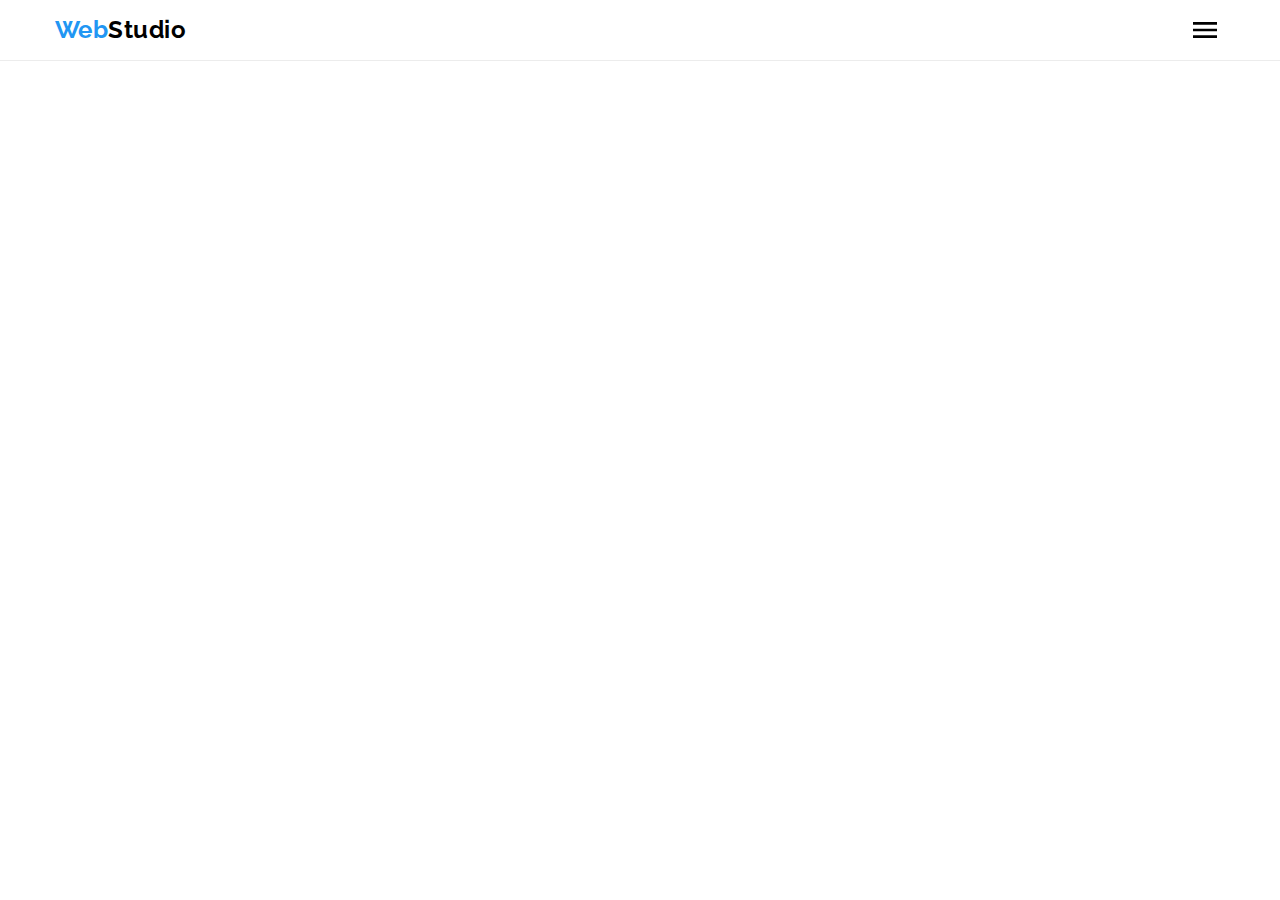
==== index.html @ 7ba3b4d8 "Adds mob menu and header" ====
<!DOCTYPE html>
<html lang="uk">
  <head>
    <meta charset="UTF-8" />
    <meta http-equiv="X-UA-Compatible" content="IE=edge" />
    <meta name="viewport" content="width=device-width, initial-scale=1.0" />
    <title>WebStudio</title>
    <link rel="preconnect" href="https://fonts.googleapis.com" />
    <link rel="preconnect" href="https://fonts.gstatic.com" crossorigin />
    <link
      href="https://fonts.googleapis.com/css2?family=Raleway:wght@700&family=Roboto:wght@400;500;700;900&display=swap"
      rel="stylesheet"
    />
    <link
      rel="stylesheet"
      href="https://cdn.jsdelivr.net/npm/modern-normalize@1.1.0/modern-normalize.min.css"
    />
    <link rel="stylesheet" href="./css/main.min.css" />
  </head>

  <body>
    <header class="page-header">
      <div class="container page-header__flex">
        <nav class="page-navigation">
          <a href="./index.html" class="logo link logo__top"
            >Web<span class="logo__header_dark">Studio</span></a
          >
          <ul class="site-nav list">
            <li class="site-nav__item">
              <a href="./index.html" class="link site-nav_current">Студія</a>
            </li>
            <li class="site-nav__item">
              <a href="./portfolio.html" class="link">Портфоліо</a>
            </li>
            <li class="site-nav__item"><a href="" class="link">Контакти</a></li>
          </ul>
        </nav>

        <button type="button" class="open-mobile-menu js-open-menu">
          <svg
            class="open-mobile-menu__icon"
            lang="en"
            aria-label="open mobile menu icon"
            width="40px"
            height="40px"
          >
            <use href="./images/icons.svg#icon-mobile-menu"></use>
          </svg>
        </button>

        <ul class="auth-nav list">
          <li class="site-nav__item">
            <a href="mailto:info@devstudio.com" class="link">
              <svg
                class="site-nav__mail"
                lang="en"
                aria-label="envelope icon"
                width="16px"
                height="12px"
              >
                <use href="./images/icons.svg#icon-envelope"></use>
              </svg>
              info@devstudio.com</a
            >
          </li>
          <li class="site-nav__item">
            <a href="tel:+380961111111" class="link">
              <svg
                class="site-nav__phone"
                lang="en"
                aria-label="smartphone icon"
                width="10px"
                height="16px"
              >
                <use href="./images/icons.svg#icon-smartphone"></use>
              </svg>
              +38 096 111 11 11</a
            >
          </li>
        </ul>
      </div>

      <!-- MOBILE MENU -->
      <div class="mobile-menu js-menu-container">
        <div class="container mobile-menu__container">
          <button type="button" class="mobile-menu__close-btn js-close-menu">
            <svg
              lang="en"
              aria-label="close menu btn icon"
              width="40px"
              height="40px"
              class="mobile-menu__close-btn-icon"
            >
              <use href="./images/icons.svg#icon-close"></use>
            </svg>
          </button>
          <ul class="list mob-site-nav">
            <li class="mob-site-nav__item">
              <a class="link mob-site-nav_current" href="./index.html"
                >Студія</a
              >
            </li>
            <li class="mob-site-nav__item">
              <a class="link" href="./portfolio.html">Портфоліо</a>
            </li>
            <li class="mob-site-nav__item">
              <a class="link" href="">Контакти</a>
            </li>
          </ul>

          <div class="mob-menu__wrapper">
            <ul class="list mob-auth-nav">
              <li class="mob-auth-nav__item">
                <a href="tel:+380961111111" class="link phone"
                  >+38 096 111 11 11</a
                >
              </li>
              <li class="mob-auth-nav__item">
                <a href="mailto:info@devstudio.com" class="link mail"
                  >info@devstudio.com</a
                >
              </li>
            </ul>

            <ul class="list mob-social-list">
              <li class="mob-social-list__item">
                <a href="" class="link mob-social-list__link">Instagram</a>
              </li>
              <li class="mob-social-list__item">
                <a href="" class="link mob-social-list__link">Twitter</a>
              </li>
              <li class="mob-social-list__item">
                <a href="" class="link mob-social-list__link">Facebook</a>
              </li>
              <li class="mob-social-list__item">
                <a href="" class="link mob-social-list__link">LinkedIn</a>
              </li>
            </ul>
          </div>
        </div>
      </div>
    </header>

    <main>
      <!-- Hero -->
      <!-- <section class="hero hero__overlay">
        <div class="container">
          <h1 class="hero__title">
            Ефективні рішення для <br />
            вашого бізнесу
          </h1>
          <button data-modal-open type="button" class="btn hero__btn">
            Замовити послугу
          </button>
        </div>
      </section> -->

      <!-- Наші переваги -->
      <!-- <section class="section section_top_padding">
        <div class="container">
          <h2 class="visually-hidden">Наші переваги</h2>
          <ul class="advantage list">
            <li class="advantage__element">
              <div class="advantage__thumb">
                <svg
                  lang="en"
                  aria-label="antenna icon"
                  width="70px"
                  height="70px"
                  class="advantage__icon"
                >
                  <use href="./images/icons.svg#icon-antenna"></use>
                </svg>
              </div>
              <h3 class="advantage__title">Увага до деталей</h3>
              <p class="advantage__paragraph">
                Ідейні міркування, і навіть початок повсякденної роботи з
                формування позиції.
              </p>
            </li>

            <li class="advantage__element">
              <div class="advantage__thumb">
                <svg
                  lang="en"
                  aria-label="clock icon"
                  width="70px"
                  height="70px"
                  class="advantage__icon"
                >
                  <use href="./images/icons.svg#icon-clock"></use>
                </svg>
              </div>
              <h3 class="advantage__title">Пунктуальність</h3>
              <p class="advantage__paragraph">
                Завдання організації, особливо рамки і місце навчання кадрів
                тягне у себе.
              </p>
            </li>

            <li class="advantage__element">
              <div class="advantage__thumb">
                <svg
                  lang="en"
                  aria-label="diagram icon"
                  width="70px"
                  height="70px"
                  class="advantage__icon"
                >
                  <use href="./images/icons.svg#icon-diagram"></use>
                </svg>
              </div>
              <h3 class="advantage__title">Планування</h3>
              <p class="advantage__paragraph">
                Так само консультація з широким активом значною мірою зумовлює.
              </p>
            </li>

            <li class="advantage__element">
              <div class="advantage__thumb">
                <svg
                  lang="en"
                  aria-label="astronaut icon"
                  width="70px"
                  height="70px"
                  class="advantage__icon"
                >
                  <use href="./images/icons.svg#icon-astronaut"></use>
                </svg>
              </div>
              <h3 class="advantage__title">Сучасні технології</h3>
              <p class="advantage__paragraph">
                Значимість цих проблем настільки очевидна, що реалізація
                планових завдань.
              </p>
            </li>
          </ul>
        </div>
      </section> -->

      <!-- Чим ми займаємося -->
      <!-- <section class="section">
        <div class="container">
          <h2 class="section-title">Чим ми займаємося</h2>
          <ul class="list flex-container">
            <li class="flex-element">
              <img
                src="./images/box1.jpg"
                alt="Хтось друкує на клавіатурі"
                width="370"
                height="294"
              />
              <h3 class="flex-element-overlay">Десктопні додатки</h3>
            </li>
            <li class="flex-element">
              <img
                src="./images/box2.jpg"
                alt="Людина з телефоном та ноутбуком"
                width="370"
                height="294"
              />
              <h3 class="flex-element-overlay">Мобільні додатки</h3>
            </li>
            <li class="flex-element">
              <img
                src="./images/box3.jpg"
                alt="Планшет з різнокольоровим зображенням"
                width="370"
                height="294"
              />
              <h3 class="flex-element-overlay">Дизайнерські рішення</h3>
            </li>
          </ul>
        </div>
      </section> -->

      <!-- Наша команда -->
      <!-- <section class="team section">
        <div class="container">
          <h2 class="section-title">Наша команда</h2>
          <ul class="list flex-team">
            <li class="flex-team-element">
              <img
                src="./images/our-team/img(1).jpg"
                alt="Фото Ігоря Дем'яненко"
                width="270"
                height="260"
                class="team-photo"
              />
              <div class="team-content">
                <h3 class="team-title">Ігор Дем'яненко</h3>
                <p lang="en" class="team-paragraph">Product Designer</p>
                <ul class="social-list">
                  <li class="social-list-item list">
                    <a href="" class="social-list-link">
                      <svg
                        lang="en"
                        aria-label="instagram icon"
                        width="20px"
                        height="20px"
                        class="social-list-icon"
                      >
                        <use href="./images/icons.svg#icon-instagram"></use>
                      </svg>
                    </a>
                  </li>
                  <li class="social-list-item list">
                    <a href="" class="social-list-link">
                      <svg
                        lang="en"
                        aria-label="twitter icon"
                        width="20px"
                        height="20px"
                        class="social-list-icon"
                      >
                        <use href="./images/icons.svg#icon-twitter"></use>
                      </svg>
                    </a>
                  </li>
                  <li class="social-list-item list">
                    <a href="" class="social-list-link">
                      <svg
                        lang="en"
                        aria-label="facebook icon"
                        width="20px"
                        height="20px"
                        class="social-list-icon"
                      >
                        <use href="./images/icons.svg#icon-facebook"></use>
                      </svg>
                    </a>
                  </li>
                  <li class="social-list-item list">
                    <a href="" class="social-list-link">
                      <svg
                        lang="en"
                        aria-label="linkedin icon"
                        width="20px"
                        height="20px"
                        class="social-list-icon"
                      >
                        <use href="./images/icons.svg#icon-linkedin"></use>
                      </svg>
                    </a>
                  </li>
                </ul>
              </div>
            </li>

            <li class="flex-team-element">
              <img
                src="./images/our-team/img(2).jpg"
                alt="Фото Ольги Рєпіної"
                width="270"
                height="260"
                class="team-photo"
              />
              <div class="team-content">
                <h3 class="team-title">Ольга Рєпіна</h3>
                <p lang="en" class="team-paragraph">Frontend Developer</p>
                <ul class="social-list">
                  <li class="social-list-item list">
                    <a href="" class="social-list-link">
                      <svg
                        lang="en"
                        aria-label="instagram icon"
                        width="20px"
                        height="20px"
                        class="social-list-icon"
                      >
                        <use href="./images/icons.svg#icon-instagram"></use>
                      </svg>
                    </a>
                  </li>
                  <li class="social-list-item list">
                    <a href="" class="social-list-link">
                      <svg
                        lang="en"
                        aria-label="twitter icon"
                        width="20px"
                        height="20px"
                        class="social-list-icon"
                      >
                        <use href="./images/icons.svg#icon-twitter"></use>
                      </svg>
                    </a>
                  </li>
                  <li class="social-list-item list">
                    <a href="" class="social-list-link">
                      <svg
                        lang="en"
                        aria-label="facebook icon"
                        width="20px"
                        height="20px"
                        class="social-list-icon"
                      >
                        <use href="./images/icons.svg#icon-facebook"></use>
                      </svg>
                    </a>
                  </li>
                  <li class="social-list-item list">
                    <a href="" class="social-list-link">
                      <svg
                        lang="en"
                        aria-label="linkedin icon"
                        width="20px"
                        height="20px"
                        class="social-list-icon"
                      >
                        <use href="./images/icons.svg#icon-linkedin"></use>
                      </svg>
                    </a>
                  </li>
                </ul>
              </div>
            </li>

            <li class="flex-team-element">
              <img
                src="./images/our-team/img(3).jpg"
                alt="Фото Миколи Тарасова"
                width="270"
                height="260"
                class="team-photo"
              />
              <div class="team-content">
                <h3 class="team-title">Микола Тарасов</h3>
                <p lang="en" class="team-paragraph">Marketing</p>
                <ul class="social-list">
                  <li class="social-list-item list">
                    <a href="" class="social-list-link">
                      <svg
                        lang="en"
                        aria-label="instagram icon"
                        width="20px"
                        height="20px"
                        class="social-list-icon"
                      >
                        <use href="./images/icons.svg#icon-instagram"></use>
                      </svg>
                    </a>
                  </li>
                  <li class="social-list-item list">
                    <a href="" class="social-list-link">
                      <svg
                        lang="en"
                        aria-label="twitter icon"
                        width="20px"
                        height="20px"
                        class="social-list-icon"
                      >
                        <use href="./images/icons.svg#icon-twitter"></use>
                      </svg>
                    </a>
                  </li>
                  <li class="social-list-item list">
                    <a href="" class="social-list-link">
                      <svg
                        lang="en"
                        aria-label="facebook icon"
                        width="20px"
                        height="20px"
                        class="social-list-icon"
                      >
                        <use href="./images/icons.svg#icon-facebook"></use>
                      </svg>
                    </a>
                  </li>
                  <li class="social-list-item list">
                    <a href="" class="social-list-link">
                      <svg
                        lang="en"
                        aria-label="linkedin icon"
                        width="20px"
                        height="20px"
                        class="social-list-icon"
                      >
                        <use href="./images/icons.svg#icon-linkedin"></use>
                      </svg>
                    </a>
                  </li>
                </ul>
              </div>
            </li>

            <li class="flex-team-element">
              <img
                src="./images/our-team/img(4).jpg"
                alt="Фото Михайла Єрмакова"
                width="270"
                height="260"
                class="team-photo"
              />
              <div class="team-content">
                <h3 class="team-title">Михайло Єрмаков</h3>
                <p lang="en" class="team-paragraph">UI Designer</p>
                <ul class="social-list">
                  <li class="social-list-item list">
                    <a href="" class="social-list-link">
                      <svg
                        lang="en"
                        aria-label="instagram icon"
                        width="20px"
                        height="20px"
                        class="social-list-icon"
                      >
                        <use href="./images/icons.svg#icon-instagram"></use>
                      </svg>
                    </a>
                  </li>
                  <li class="social-list-item list">
                    <a href="" class="social-list-link">
                      <svg
                        lang="en"
                        aria-label="twitter icon"
                        width="20px"
                        height="20px"
                        class="social-list-icon"
                      >
                        <use href="./images/icons.svg#icon-twitter"></use>
                      </svg>
                    </a>
                  </li>
                  <li class="social-list-item list">
                    <a href="" class="social-list-link">
                      <svg
                        lang="en"
                        aria-label="facebook icon"
                        width="20px"
                        height="20px"
                        class="social-list-icon"
                      >
                        <use href="./images/icons.svg#icon-facebook"></use>
                      </svg>
                    </a>
                  </li>
                  <li class="social-list-item list">
                    <a href="" class="social-list-link">
                      <svg
                        lang="en"
                        aria-label="linkedin icon"
                        width="20px"
                        height="20px"
                        class="social-list-icon"
                      >
                        <use href="./images/icons.svg#icon-linkedin"></use>
                      </svg>
                    </a>
                  </li>
                </ul>
              </div>
            </li>
          </ul>
        </div>
      </section> -->

      <!-- Постійні клієнти -->
      <!-- <section class="section section_top_padding">
        <div class="container">
          <h2 class="section-title">Постійні клієнти</h2>
          <ul class="client">
            <li class="client__item list">
              <a href="" class="client__link">
                <svg
                  lang="en"
                  aria-label="client1 icon"
                  width="106px"
                  height="60px"
                  class="client__icon"
                >
                  <use href="./images/icons.svg#icon-client1"></use>
                </svg>
              </a>
            </li>

            <li class="client__item list">
              <a href="" class="client__link">
                <svg
                  lang="en"
                  aria-label="client2 icon"
                  width="106px"
                  height="60px"
                  class="client__icon"
                >
                  <use href="./images/icons.svg#icon-client2"></use>
                </svg>
              </a>
            </li>

            <li class="client__item list">
              <a href="" class="client__link">
                <svg
                  lang="en"
                  aria-label="client3 icon"
                  width="106px"
                  height="60px"
                  class="client__icon"
                >
                  <use href="./images/icons.svg#icon-client3"></use>
                </svg>
              </a>
            </li>

            <li class="client__item list">
              <a href="" class="client__link">
                <svg
                  lang="en"
                  aria-label="client4 icon"
                  width="106px"
                  height="60px"
                  class="client__icon"
                >
                  <use href="./images/icons.svg#icon-client4"></use>
                </svg>
              </a>
            </li>

            <li class="client__item list">
              <a href="" class="client__link">
                <svg
                  lang="en"
                  aria-label="client5 icon"
                  width="106px"
                  height="60px"
                  class="client__icon"
                >
                  <use href="./images/icons.svg#icon-client5"></use>
                </svg>
              </a>
            </li>

            <li class="client__item list">
              <a href="" class="client__link">
                <svg
                  lang="en"
                  aria-label="client6 icon"
                  width="106px"
                  height="60px"
                  class="client__icon"
                >
                  <use href="./images/icons.svg#icon-client6"></use>
                </svg>
              </a>
            </li>
          </ul>
        </div>
      </section> -->
    </main>

    <!-- <footer class="footer">
      <div class="container footer-flex">
        <div>
          <a href="./index.html" class="logo link logo-bottom"
            >Web<span class="logo-footer">Studio</span></a
          >

          <address>
            <ul class="list">
              <li class="footer-contacts">
                <a
                  href="https://goo.gl/maps/CPtrU1FHBa2aNyZL9"
                  target="_blank"
                  rel="noopener noreferrer nofollow"
                  class="adress link"
                  >м. Київ, пр-т Лесі Українки, 26</a
                >
              </li>
              <li class="footer-contacts">
                <a href="mailto:info@devstudio.com" class="link contacts"
                  >info@devstudio.com</a
                >
              </li>
              <li class="footer-contacts">
                <a href="tel:+380961111111" class="link contacts"
                  >+38 096 111 11 11</a
                >
              </li>
            </ul>
          </address>
        </div>

        <div class="join">
          <h3 class="join-title">Приєднуйтесь</h3>
          <ul class="social-list">
            <li class="social-list-item list">
              <a href="" class="social-list-link">
                <svg
                  lang="en"
                  aria-label="instagram icon"
                  width="20px"
                  height="20px"
                  class="social-list-icon"
                >
                  <use href="./images/icons.svg#icon-instagram"></use>
                </svg>
              </a>
            </li>
            <li class="social-list-item list">
              <a href="" class="social-list-link">
                <svg
                  lang="en"
                  aria-label="twitter icon"
                  width="20px"
                  height="20px"
                  class="social-list-icon"
                >
                  <use href="./images/icons.svg#icon-twitter"></use>
                </svg>
              </a>
            </li>
            <li class="social-list-item list">
              <a href="" class="social-list-link">
                <svg
                  lang="en"
                  aria-label="facebook icon"
                  width="20px"
                  height="20px"
                  class="social-list-icon"
                >
                  <use href="./images/icons.svg#icon-facebook"></use>
                </svg>
              </a>
            </li>
            <li class="social-list-item list">
              <a href="" class="social-list-link">
                <svg
                  lang="en"
                  aria-label="linkedin icon"
                  width="20px"
                  height="20px"
                  class="social-list-icon"
                >
                  <use href="./images/icons.svg#icon-linkedin"></use>
                </svg>
              </a>
            </li>
          </ul>
        </div>
        <div class="mail-input-wrapper">
          <p class="mail-input-title">Підпишіться на розсилку</p>
          <form class="mail-input">
            <label class="mail-input-field">
              <input
                type="email"
                class="mail-input-input"
                pattern="[a-z0-9._%+-]+@[a-z0-9.-]+\.[a-z]{2,4}$"
                name="user_email"
                placeholder="E-mail"
              />
            </label>
            <button type="submit" class="mail-input-btn">
              <span class="mail-input-btn-text">Підписатися</span>
              <svg
                lang="en"
                aria-label="mail input send icon"
                width="24px"
                height="24px"
                class="send-icon"
              >
                <use href="./images/icons.svg#icon-send"></use>
              </svg>
            </button>
          </form>
        </div>
      </div>
    </footer> -->

    <!-- Модальне вікно -->
    <!-- <div data-modal class="backdrop is-hidden">
      <div class="modal">
        <button data-modal-close type="button" class="modal-close-btn">
          <svg
            lang="en"
            aria-label="close modal window icon"
            width="18px"
            height="18px"
            class="close-icon"
          >
            <use href="./images/icons.svg#icon-close"></use>
          </svg>
        </button>

        <p class="modal-form-title">Залиште свої дані, ми вам передзвонимо</p>
        <form class="modal-form">
          <label class="modal-form-field">
            <span class="modal-form-field-name">Ім'я</span>
            <span class="modal-form-input-wrapper">
              <input
                type="text"
                class="modal-form-input"
                pattern="[a-zA-Zа-яА-ЯіІїЇ']+"
                name="user_name"
              />
              <svg
                lang="en"
                aria-label="person icon"
                width="18px"
                height="18px"
                class="modal-form-input-icon"
              >
                <use href="./images/icons.svg#icon-person-modal"></use>
              </svg>
            </span>
          </label>
          <label class="modal-form-field">
            <span class="modal-form-field-name">Телефон</span>
            <span class="modal-form-input-wrapper">
              <input
                type="tel"
                class="modal-form-input"
                pattern="[0-9]{3}-[0-9]{7}"
                title="xxx-xxxxxxx"
                name="user_phone"
              />
              <svg
                lang="en"
                aria-label="phone icon"
                width="18px"
                height="18px"
                class="modal-form-input-icon"
              >
                <use href="./images/icons.svg#icon-phone-modal"></use>
              </svg>
            </span>
          </label>
          <label class="modal-form-field">
            <span class="modal-form-field-name">Пошта</span>
            <span class="modal-form-input-wrapper">
              <input
                type="email"
                class="modal-form-input"
                pattern="[a-z0-9._%+-]+@[a-z0-9.-]+\.[a-z]{2,4}$"
                name="user_email"
              />
              <svg
                lang="en"
                aria-label="email icon"
                width="18px"
                height="18px"
                class="modal-form-input-icon"
              >
                <use href="./images/icons.svg#icon-email-modal"></use>
              </svg>
            </span>
          </label>
          <label class="modal-form-field last">
            <span class="modal-form-field-name">Коментар</span>
            <textarea
              name="user_message"
              class="modal-form-message"
              placeholder="Введіть текст"
            ></textarea>
          </label>
          <label class="modal-form-checkbox">
            <input
              type="checkbox"
              class="modal-form-check visually-hidden"
              name="contract_conditions"
              required
            />
            <svg
              class="modal-form-own-checkbox"
              lang="en"
              aria-label="check icon"
              width="16px"
              height="15px"
            >
              <use
                class="modal-form-own-checkbox-icon"
                href="./images/icons.svg#icon-check"
              ></use>
            </svg>
            <span class="modal-form-checkbox-text"
              >Погоджуюся з розсилкою та приймаю</span
            >&nbsp;
            <a class="modal-form-checkbox-link" href="">Умови договору</a>
          </label>
          <button type="submit" class="modal-form-submit">Відправити</button>
        </form>
      </div>
    </div> -->

    <!-- <script src="./js/modal.js"></script> -->

    <script defer src="js/mobile-menu.js"></script>
  </body>
</html>
---- css/main.min.css ----
:root{--main-font: roboto, sans-serif;--secondary-font: raleway, sans-serif;--main-text-color: #212121;--secondary-text-color: #757575;--accent-blue: #2196f3;--accent-white: #ffffff;--bgc-footer: #2f303a;--bgc-hero: #c4c4c4;--text-color-contacts: rgba(255, 255, 255, 0.6);--bgc-team-btn-portfolio: #f5f4fa;--text-color-logo-header: #000000;--btn-active: #188ce8;--header-border: #ececec;--portfolio-element-border: #eeeeee;--social-link-color: #afb1b8;--social-link-bgc-footer: rgba(255, 255, 255, 0.1);--box-shadow: rgba(0, 0, 0, 0.25);--transition-dur-func: 250ms cubic-bezier(0.4, 0, 0.2, 1)}.client__link,.modal-form-checkbox,.modal-close-btn,.social-list-link{display:flex;align-items:center;justify-content:center}.visually-hidden{position:absolute;white-space:nowrap;width:1px;height:1px;overflow:hidden;border:0;padding:0;clip:rect(0 0 0 0);clip-path:inset(50%);margin:-1px}body{color:var(--main-text-color);background-color:var(--accent-white);font-family:var(--main-font);letter-spacing:.03em}img{display:block;max-width:100%;height:auto}html{box-sizing:border-box}*,*::before,*::after{box-sizing:inherit}h1,h2,h3,p{margin-top:0;margin-bottom:0}ul{margin-top:0;margin-bottom:0;padding-left:0}.list{list-style:none}.link{text-decoration:none;display:block}.section{padding-bottom:94px}.section.section_top_padding{padding-top:94px}.container{padding-left:15px;padding-right:15px}@media screen and (min-width: 480px){.container{width:480px;margin-left:auto;margin-right:auto}}@media screen and (min-width: 768px){.container{width:768px}}@media screen and (min-width: 1200px){.container{width:1200px}}.mobile-menu{position:fixed;top:0;left:0;z-index:100;width:100%;height:100vh;background-color:var(--accent-white);opacity:0;visibility:hidden;pointer-events:none;transition:opacity var(--transition-dur-func),visibility var(--transition-dur-func)}.mobile-menu.is-open{opacity:1;visibility:visible;pointer-events:auto}.mobile-menu__container{position:relative;padding-left:40px;height:100%}.mobile-menu__close-btn{position:absolute;top:10px;right:15px;background-color:rgba(0,0,0,0);border:0;padding:0;line-height:0;fill:currentColor}.mobile-menu__close-btn-icon{color:var(--main-text-color)}.logo{color:var(--accent-blue);font-family:var(--secondary-font);font-weight:700;font-size:24px;line-height:1.17}.logo__header_dark{color:var(--text-color-logo-header)}.section-title{color:var(--main-text-color);font-weight:700;font-size:36px;line-height:1.17;text-align:center;margin-bottom:50px}.btn{color:var(--main-text-color);background-color:var(--accent-white);cursor:pointer;border-radius:4px;border:none;display:inline-block}.btn.hero__btn{color:var(--accent-white);background-color:var(--accent-blue);font-size:16px;font-weight:700;line-height:1.875;letter-spacing:.06em;padding:10px 32px;min-width:216px;transition:color var(--transition-dur-func),background-color var(--transition-dur-func)}.btn.hero__btn:hover,.btn.hero__btn:focus{color:var(--accent-white);background-color:var(--btn-active)}.btn.portfolio{color:var(--main-text-color);background-color:var(--bgc-team-btn-portfolio);font-size:16px;font-weight:500;line-height:1.625;padding:6px 22px;min-width:73px;transition:color var(--transition-dur-func),background-color var(--transition-dur-func),box-shadow var(--transition-dur-func)}.btn.portfolio:hover,.btn.portfolio:focus{color:var(--accent-white);background-color:var(--accent-blue);box-shadow:0px 4px 4px var(--box-shadow)}.flex-button{display:flex;justify-content:center;margin-bottom:50px}.flex-button-item{margin-right:8px}.flex-button-item:last-child{margin-right:0}.social-list{display:flex;justify-content:center;column-gap:10px}.social-list-link{width:44px;height:44px;border-radius:50%;background-color:var(--accent-white);color:var(--social-link-color);transition:color var(--transition-dur-func),background-color var(--transition-dur-func)}.social-list-link:hover,.social-list-link:focus{color:var(--accent-white);background-color:var(--accent-blue)}.join .social-list-link{color:var(--accent-white);background-color:var(--social-link-bgc-footer);transition:color var(--transition-dur-func),background-color var(--transition-dur-func)}.join .social-list-link:hover,.join .social-list-link:focus{color:var(--accent-white);background-color:var(--accent-blue)}.social-list-icon{fill:currentColor}.backdrop{position:fixed;top:0;left:0;z-index:100;width:100%;height:100%;background-color:rgba(0,0,0,.2);transition:opacity 250ms ease,visibility 250ms ease,transform 250ms linear}.backdrop.is-hidden{opacity:0;visibility:hidden;pointer-events:none;transform:scale(0)}.modal{position:absolute;top:50%;left:50%;transform:translate(-50%, -50%);width:528px;height:581px;padding:40px;background-color:var(--accent-white)}.modal-close-btn{position:absolute;top:8px;right:8px;padding:0;width:30px;height:30px;border-radius:50%;border:1px solid rgba(0,0,0,.1);background-color:rgba(0,0,0,0);cursor:pointer;fill:currentColor}.close-icon{color:var(--text-color-logo-header);transition:color var(--transition-dur-func)}.modal-close-btn:hover .close-icon,.modal-close-btn:focus .close-icon{color:var(--accent-blue)}.modal-form-title{font-weight:700;font-size:20px;line-height:1.15;text-align:center;margin-bottom:12px}.modal-form{display:flex;flex-direction:column}.modal-form-field{margin-bottom:10px}.modal-form-field.last{margin-bottom:20px}.modal-form-field-name{display:block;font-weight:400;font-size:12px;line-height:1.17;letter-spacing:.01em;color:var(--secondary-text-color);margin-bottom:4px}.modal-form-input-wrapper{position:relative;display:block;color:var(--main-text-color)}.modal-form-input{width:100%;height:40px;border:1px solid rgba(33,33,33,.2);border-radius:4px;padding-left:42px;cursor:pointer;transition:border-color var(--transition-dur-func)}.modal-form-input:focus{outline:none;border-color:var(--accent-blue)}.modal-form-input-icon{position:absolute;top:50%;left:12px;transform:translateY(-50%);fill:currentColor;transition:color var(--transition-dur-func)}.modal-form-input:focus+.modal-form-input-icon{color:var(--accent-blue)}.modal-form-message{width:100%;height:120px;border:1px solid rgba(33,33,33,.2);border-radius:4px;padding:12px 16px;resize:none;transition:border-color var(--transition-dur-func)}.modal-form-message::placeholder{font-size:12px;line-height:1.17;letter-spacing:.01em;color:rgba(117,117,117,.5)}.modal-form-message:focus{outline:none;border-color:var(--accent-blue)}.modal-form-checkbox{margin-bottom:30px}.modal-form-own-checkbox{border:2px solid var(--main-text-color);border-radius:2px;cursor:pointer;margin-right:8px;transition:box-shadow var(--transition-dur-func)}.modal-form-check:checked+.modal-form-own-checkbox{border:none}.modal-form-check:focus+.modal-form-own-checkbox{box-shadow:0 0 0 1.5px var(--text-color-logo-header)}.modal-form-own-checkbox-icon{display:none}.modal-form-check:checked+.modal-form-own-checkbox .modal-form-own-checkbox-icon{display:block}.modal-form-checkbox-text{font-size:14px;line-height:1.71;color:var(--secondary-text-color)}.modal-form-checkbox-link{font-size:14px;line-height:1.71;color:var(--accent-blue)}.modal-form-submit{color:var(--accent-white);background-color:var(--accent-blue);cursor:pointer;border-radius:4px;border:none;display:inline-block;font-weight:700;font-size:16px;line-height:1.88;letter-spacing:.06em;padding:10px 52px;min-width:200px;align-self:center;box-shadow:0px 4px 4px rgba(0,0,0,.15);transition:color var(--transition-dur-func),background-color var(--transition-dur-func)}.modal-form-submit:hover,.modal-form-submit:focus{color:var(--accent-white);background-color:var(--btn-active)}.site-nav{display:none}.auth-nav{display:none}.page-header{padding-top:10px;padding-bottom:10px;background-color:var(--accent-white);border-bottom:1px solid var(--header-border)}.page-header__flex{display:flex;align-items:center;justify-content:space-between}.open-mobile-menu{line-height:0;border:none;background-color:rgba(0,0,0,0);padding:0}.mob-site-nav .link{color:var(--main-text-color);font-weight:500;font-size:40px;line-height:1.175;letter-spacing:.02em}.mob-site-nav .mob-site-nav_current{color:var(--accent-blue)}.mob-site-nav__item:first-child{padding-top:48px}.mob-site-nav__item:not(:last-child){margin-bottom:32px}.mob-auth-nav .phone{font-weight:500;font-size:34px;line-height:1.18;letter-spacing:.02em;color:var(--accent-blue);margin-bottom:32px}.mob-auth-nav .mail{font-weight:500;font-size:24px;line-height:1.17;letter-spacing:.02em;color:var(--secondary-text-color);margin-bottom:64px}.mob-menu__wrapper{margin-top:auto}.mob-social-list{display:flex;margin-bottom:48px}.mob-social-list__link{font-weight:500;font-size:18px;line-height:1.22;letter-spacing:.02em;color:var(--accent-blue);align-items:baseline}.mob-social-list__item:not(:last-child){margin-right:10px;padding-right:10px;border-right:1px solid rgba(33,33,33,.2)}.hero{text-align:center;padding-top:200px;padding-bottom:200px}.hero__title{color:var(--accent-white);font-weight:900;font-size:44px;line-height:1.36;letter-spacing:.06em;text-transform:uppercase;margin-bottom:30px}.hero__overlay{max-width:1600px;height:600px;margin-left:auto;margin-right:auto;background-image:linear-gradient(rgba(47, 48, 58, 0.4), rgba(47, 48, 58, 0.4)),url(../images/hero.jpg);background-repeat:no-repeat;background-position:center;background-size:cover;background-color:var(--bgc-hero)}.advantage{display:flex}.advantage__element{width:270px;margin-right:30px}.advantage__element:last-child{margin-right:0}.advantage__title{font-size:14px;font-weight:700;line-height:1.1428571429;text-transform:uppercase;margin-bottom:10px}.advantage__paragraph{color:var(--secondary-text-color);font-size:14px;line-height:1.71}.advantage__thumb{display:flex;align-items:center;justify-content:center;width:270px;height:120px;border-radius:4px;background-color:var(--bgc-team-btn-portfolio);margin-bottom:30px}.flex-container{display:flex;flex-wrap:wrap}.flex-element{width:370px;margin-right:30px;margin-bottom:30px;position:relative}.flex-element:nth-child(3n){margin-right:0}.flex-element:nth-last-child(-n+3){margin-bottom:0}.flex-element-overlay{position:absolute;bottom:0;left:0;width:100%;height:70px;display:flex;justify-content:center;align-items:center;font-weight:700;font-size:14px;line-height:1.14px;text-align:center;text-transform:uppercase;color:var(--accent-white);background-color:rgba(47,48,58,.8);overflow:auto}.team-content{padding:30px 0;text-align:center}.team-title{color:var(--main-text-color);font-weight:500;font-size:16px;line-height:1.19;margin-bottom:10px}.team-paragraph{color:var(--secondary-text-color);font-size:16px;line-height:1.19;margin-bottom:16px}.section.team{background-color:var(--bgc-team-btn-portfolio);padding-top:94px}.flex-team{display:flex}.flex-team-element{width:270px;margin-right:30px;background-color:var(--accent-white);border-radius:0px 0px 4px 4px;box-shadow:0px 4px 4px var(--box-shadow)}.flex-team-element:last-child{margin-right:0}.client{display:flex;justify-content:center;column-gap:30px}.client__link{width:170px;height:92px;border:1px solid var(--social-link-color);color:var(--social-link-color);border-radius:4px;transition:color var(--transition-dur-func),border var(--transition-dur-func)}.client__link:hover,.client__link:focus{color:var(--accent-blue);border:1px solid var(--accent-blue)}.client__icon{fill:currentColor}.examples-link{transition:box-shadow var(--transition-dur-func)}.examples-link:hover,.examples-link:focus{box-shadow:0px 4px 4px var(--box-shadow)}.examples-overlay{position:absolute;top:0;left:0;width:100%;height:100%;padding:63px 24px;font-size:18px;line-height:1.56;text-align:center;color:var(--accent-white);background-color:rgba(33,150,243,.9);overflow:auto;transform:translateY(100%);transition:transform 250ms linear}.examples-link:hover .examples-overlay,.examples-link:focus .examples-overlay{transform:translateY(0%)}.examples-title{color:var(--main-text-color);font-weight:700;font-size:18px;line-height:2;letter-spacing:.06em;margin-bottom:4px}.examples-paragraph{color:var(--secondary-text-color);font-size:16px;line-height:1.88}.elements-border{border:1px solid var(--portfolio-element-border);border-top:0;padding:20px 24px}.examples-wrapper{position:relative;overflow:hidden}.footer{background-color:var(--bgc-footer);padding-top:60px;padding-bottom:60px}.footer-contacts:not(:last-child){margin-bottom:9px}.adress{color:var(--accent-white);font-size:14px;line-height:1.71;font-style:normal;transition:color var(--transition-dur-func)}.adress:hover,.adress:focus{color:var(--accent-blue)}.contacts{color:var(--text-color-contacts);font-size:14px;line-height:1.71;font-style:normal;transition:color var(--transition-dur-func)}.contacts:hover,.contacts:focus{color:var(--accent-blue)}.join{width:206px;height:80px;margin-left:70px}.join-title{font-weight:700;font-size:14px;line-height:1.14;text-transform:uppercase;color:var(--accent-white);margin-bottom:20px}.footer-flex{display:flex;align-items:baseline}.mail-input-wrapper{margin-left:auto}.mail-input-title{font-weight:700;font-size:14px;line-height:1.14;text-transform:uppercase;color:var(--accent-white);margin-bottom:20px}.mail-input{display:flex}.mail-input-input{width:358px;height:50px;margin-right:12px;padding-left:16px;color:var(--accent-white);border:1px solid rgba(255,255,255,.3);box-shadow:0px 4px 4px rgba(0,0,0,.15);border-radius:4px;background-color:var(--bgc-footer)}.mail-input-input::placeholder{font-size:16px;line-height:1.25;color:var(--text-color-contacts)}.mail-input-btn{display:flex;align-items:center;justify-content:center;width:200px;height:50px;cursor:pointer;border:none;background-color:var(--accent-blue);border-radius:4px;box-shadow:0px 4px 4px rgba(0,0,0,.15)}.mail-input-btn-text{font-weight:700;font-size:16px;line-height:1.88;letter-spacing:.06em;color:var(--accent-white);padding-right:10px}.send-icon{fill:var(--accent-white)}/*# sourceMappingURL=main.min.css.map */
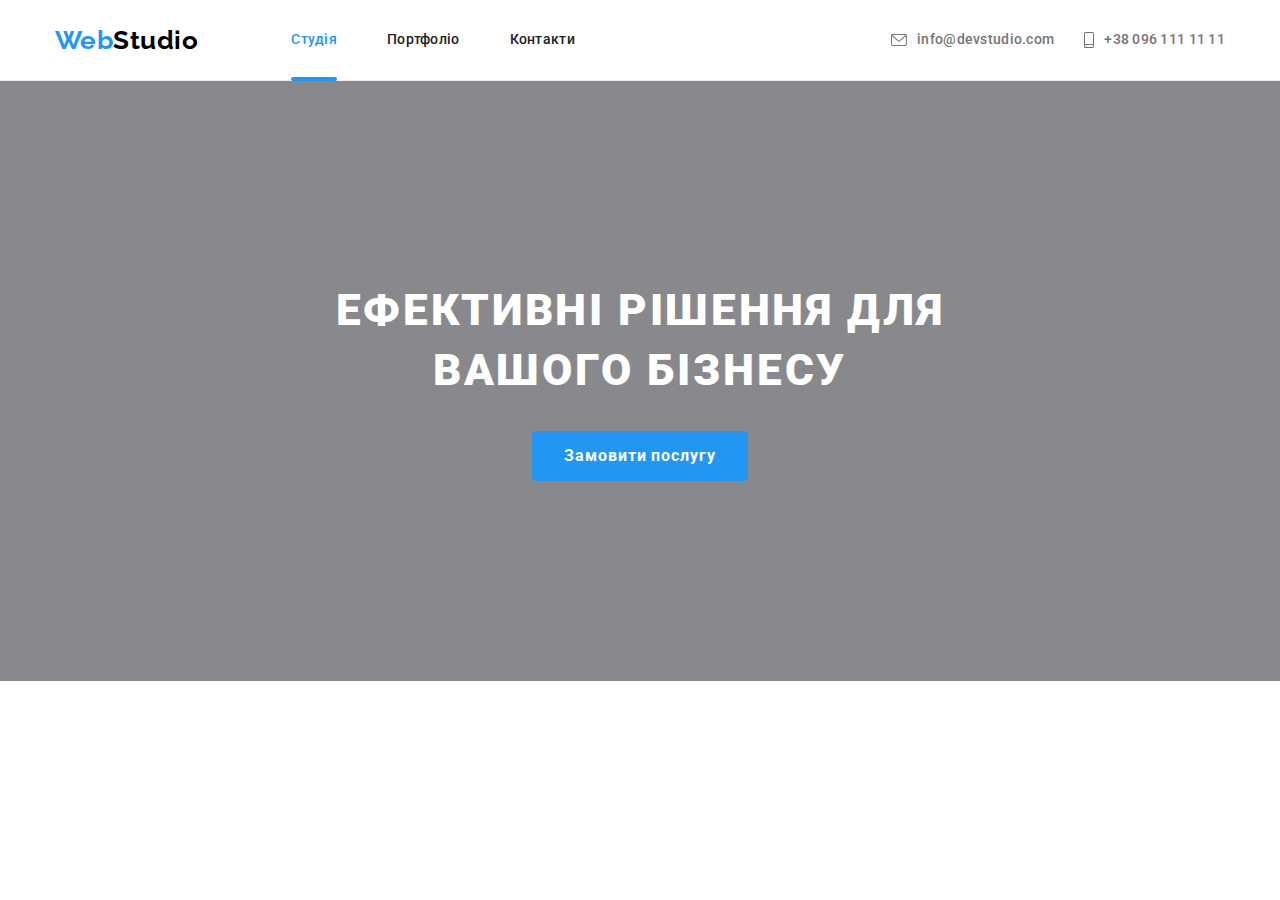
==== commit ddabb669: "Adds all Hero styles" ====
--- a/index.html
+++ b/index.html
@@ -143,7 +143,7 @@
 
     <main>
       <!-- Hero -->
-      <!-- <section class="hero hero__overlay">
+      <section class="hero hero__overlay">
         <div class="container">
           <h1 class="hero__title">
             Ефективні рішення для <br />
@@ -153,7 +153,8 @@
             Замовити послугу
           </button>
         </div>
-      </section> -->
+        
+      </section>
 
       <!-- Наші переваги -->
       <!-- <section class="section section_top_padding">
@@ -214,9 +215,9 @@
               <p class="advantage__paragraph">
                 Так само консультація з широким активом значною мірою зумовлює.
               </p>
-            </li>
-
-            <li class="advantage__element">
+            </li> -->
+
+            <!-- <li class="advantage__element">
               <div class="advantage__thumb">
                 <svg
                   lang="en"
--- a/css/main.min.css
+++ b/css/main.min.css
@@ -1 +1 @@
-:root{--main-font: roboto, sans-serif;--secondary-font: raleway, sans-serif;--main-text-color: #212121;--secondary-text-color: #757575;--accent-blue: #2196f3;--accent-white: #ffffff;--bgc-footer: #2f303a;--bgc-hero: #c4c4c4;--text-color-contacts: rgba(255, 255, 255, 0.6);--bgc-team-btn-portfolio: #f5f4fa;--text-color-logo-header: #000000;--btn-active: #188ce8;--header-border: #ececec;--portfolio-element-border: #eeeeee;--social-link-color: #afb1b8;--social-link-bgc-footer: rgba(255, 255, 255, 0.1);--box-shadow: rgba(0, 0, 0, 0.25);--transition-dur-func: 250ms cubic-bezier(0.4, 0, 0.2, 1)}.client__link,.modal-form-checkbox,.modal-close-btn,.social-list-link{display:flex;align-items:center;justify-content:center}.visually-hidden{position:absolute;white-space:nowrap;width:1px;height:1px;overflow:hidden;border:0;padding:0;clip:rect(0 0 0 0);clip-path:inset(50%);margin:-1px}body{color:var(--main-text-color);background-color:var(--accent-white);font-family:var(--main-font);letter-spacing:.03em}img{display:block;max-width:100%;height:auto}html{box-sizing:border-box}*,*::before,*::after{box-sizing:inherit}h1,h2,h3,p{margin-top:0;margin-bottom:0}ul{margin-top:0;margin-bottom:0;padding-left:0}.list{list-style:none}.link{text-decoration:none;display:block}.section{padding-bottom:94px}.section.section_top_padding{padding-top:94px}.container{padding-left:15px;padding-right:15px}@media screen and (min-width: 480px){.container{width:480px;margin-left:auto;margin-right:auto}}@media screen and (min-width: 768px){.container{width:768px}}@media screen and (min-width: 1200px){.container{width:1200px}}.mobile-menu{position:fixed;top:0;left:0;z-index:100;width:100%;height:100vh;background-color:var(--accent-white);opacity:0;visibility:hidden;pointer-events:none;transition:opacity var(--transition-dur-func),visibility var(--transition-dur-func)}.mobile-menu.is-open{opacity:1;visibility:visible;pointer-events:auto}.mobile-menu__container{position:relative;padding-left:40px;height:100%}.mobile-menu__close-btn{position:absolute;top:10px;right:15px;background-color:rgba(0,0,0,0);border:0;padding:0;line-height:0;fill:currentColor}.mobile-menu__close-btn-icon{color:var(--main-text-color)}.logo{color:var(--accent-blue);font-family:var(--secondary-font);font-weight:700;font-size:24px;line-height:1.17}.logo__header_dark{color:var(--text-color-logo-header)}.section-title{color:var(--main-text-color);font-weight:700;font-size:36px;line-height:1.17;text-align:center;margin-bottom:50px}.btn{color:var(--main-text-color);background-color:var(--accent-white);cursor:pointer;border-radius:4px;border:none;display:inline-block}.btn.hero__btn{color:var(--accent-white);background-color:var(--accent-blue);font-size:16px;font-weight:700;line-height:1.875;letter-spacing:.06em;padding:10px 32px;min-width:216px;transition:color var(--transition-dur-func),background-color var(--transition-dur-func)}.btn.hero__btn:hover,.btn.hero__btn:focus{color:var(--accent-white);background-color:var(--btn-active)}.btn.portfolio{color:var(--main-text-color);background-color:var(--bgc-team-btn-portfolio);font-size:16px;font-weight:500;line-height:1.625;padding:6px 22px;min-width:73px;transition:color var(--transition-dur-func),background-color var(--transition-dur-func),box-shadow var(--transition-dur-func)}.btn.portfolio:hover,.btn.portfolio:focus{color:var(--accent-white);background-color:var(--accent-blue);box-shadow:0px 4px 4px var(--box-shadow)}.flex-button{display:flex;justify-content:center;margin-bottom:50px}.flex-button-item{margin-right:8px}.flex-button-item:last-child{margin-right:0}.social-list{display:flex;justify-content:center;column-gap:10px}.social-list-link{width:44px;height:44px;border-radius:50%;background-color:var(--accent-white);color:var(--social-link-color);transition:color var(--transition-dur-func),background-color var(--transition-dur-func)}.social-list-link:hover,.social-list-link:focus{color:var(--accent-white);background-color:var(--accent-blue)}.join .social-list-link{color:var(--accent-white);background-color:var(--social-link-bgc-footer);transition:color var(--transition-dur-func),background-color var(--transition-dur-func)}.join .social-list-link:hover,.join .social-list-link:focus{color:var(--accent-white);background-color:var(--accent-blue)}.social-list-icon{fill:currentColor}.backdrop{position:fixed;top:0;left:0;z-index:100;width:100%;height:100%;background-color:rgba(0,0,0,.2);transition:opacity 250ms ease,visibility 250ms ease,transform 250ms linear}.backdrop.is-hidden{opacity:0;visibility:hidden;pointer-events:none;transform:scale(0)}.modal{position:absolute;top:50%;left:50%;transform:translate(-50%, -50%);width:528px;height:581px;padding:40px;background-color:var(--accent-white)}.modal-close-btn{position:absolute;top:8px;right:8px;padding:0;width:30px;height:30px;border-radius:50%;border:1px solid rgba(0,0,0,.1);background-color:rgba(0,0,0,0);cursor:pointer;fill:currentColor}.close-icon{color:var(--text-color-logo-header);transition:color var(--transition-dur-func)}.modal-close-btn:hover .close-icon,.modal-close-btn:focus .close-icon{color:var(--accent-blue)}.modal-form-title{font-weight:700;font-size:20px;line-height:1.15;text-align:center;margin-bottom:12px}.modal-form{display:flex;flex-direction:column}.modal-form-field{margin-bottom:10px}.modal-form-field.last{margin-bottom:20px}.modal-form-field-name{display:block;font-weight:400;font-size:12px;line-height:1.17;letter-spacing:.01em;color:var(--secondary-text-color);margin-bottom:4px}.modal-form-input-wrapper{position:relative;display:block;color:var(--main-text-color)}.modal-form-input{width:100%;height:40px;border:1px solid rgba(33,33,33,.2);border-radius:4px;padding-left:42px;cursor:pointer;transition:border-color var(--transition-dur-func)}.modal-form-input:focus{outline:none;border-color:var(--accent-blue)}.modal-form-input-icon{position:absolute;top:50%;left:12px;transform:translateY(-50%);fill:currentColor;transition:color var(--transition-dur-func)}.modal-form-input:focus+.modal-form-input-icon{color:var(--accent-blue)}.modal-form-message{width:100%;height:120px;border:1px solid rgba(33,33,33,.2);border-radius:4px;padding:12px 16px;resize:none;transition:border-color var(--transition-dur-func)}.modal-form-message::placeholder{font-size:12px;line-height:1.17;letter-spacing:.01em;color:rgba(117,117,117,.5)}.modal-form-message:focus{outline:none;border-color:var(--accent-blue)}.modal-form-checkbox{margin-bottom:30px}.modal-form-own-checkbox{border:2px solid var(--main-text-color);border-radius:2px;cursor:pointer;margin-right:8px;transition:box-shadow var(--transition-dur-func)}.modal-form-check:checked+.modal-form-own-checkbox{border:none}.modal-form-check:focus+.modal-form-own-checkbox{box-shadow:0 0 0 1.5px var(--text-color-logo-header)}.modal-form-own-checkbox-icon{display:none}.modal-form-check:checked+.modal-form-own-checkbox .modal-form-own-checkbox-icon{display:block}.modal-form-checkbox-text{font-size:14px;line-height:1.71;color:var(--secondary-text-color)}.modal-form-checkbox-link{font-size:14px;line-height:1.71;color:var(--accent-blue)}.modal-form-submit{color:var(--accent-white);background-color:var(--accent-blue);cursor:pointer;border-radius:4px;border:none;display:inline-block;font-weight:700;font-size:16px;line-height:1.88;letter-spacing:.06em;padding:10px 52px;min-width:200px;align-self:center;box-shadow:0px 4px 4px rgba(0,0,0,.15);transition:color var(--transition-dur-func),background-color var(--transition-dur-func)}.modal-form-submit:hover,.modal-form-submit:focus{color:var(--accent-white);background-color:var(--btn-active)}.site-nav{display:none}.auth-nav{display:none}.page-header{padding-top:10px;padding-bottom:10px;background-color:var(--accent-white);border-bottom:1px solid var(--header-border)}.page-header__flex{display:flex;align-items:center;justify-content:space-between}.open-mobile-menu{line-height:0;border:none;background-color:rgba(0,0,0,0);padding:0}.mob-site-nav .link{color:var(--main-text-color);font-weight:500;font-size:40px;line-height:1.175;letter-spacing:.02em}.mob-site-nav .mob-site-nav_current{color:var(--accent-blue)}.mob-site-nav__item:first-child{padding-top:48px}.mob-site-nav__item:not(:last-child){margin-bottom:32px}.mob-auth-nav .phone{font-weight:500;font-size:34px;line-height:1.18;letter-spacing:.02em;color:var(--accent-blue);margin-bottom:32px}.mob-auth-nav .mail{font-weight:500;font-size:24px;line-height:1.17;letter-spacing:.02em;color:var(--secondary-text-color);margin-bottom:64px}.mob-menu__wrapper{margin-top:auto}.mob-social-list{display:flex;margin-bottom:48px}.mob-social-list__link{font-weight:500;font-size:18px;line-height:1.22;letter-spacing:.02em;color:var(--accent-blue);align-items:baseline}.mob-social-list__item:not(:last-child){margin-right:10px;padding-right:10px;border-right:1px solid rgba(33,33,33,.2)}.hero{text-align:center;padding-top:200px;padding-bottom:200px}.hero__title{color:var(--accent-white);font-weight:900;font-size:44px;line-height:1.36;letter-spacing:.06em;text-transform:uppercase;margin-bottom:30px}.hero__overlay{max-width:1600px;height:600px;margin-left:auto;margin-right:auto;background-image:linear-gradient(rgba(47, 48, 58, 0.4), rgba(47, 48, 58, 0.4)),url(../images/hero.jpg);background-repeat:no-repeat;background-position:center;background-size:cover;background-color:var(--bgc-hero)}.advantage{display:flex}.advantage__element{width:270px;margin-right:30px}.advantage__element:last-child{margin-right:0}.advantage__title{font-size:14px;font-weight:700;line-height:1.1428571429;text-transform:uppercase;margin-bottom:10px}.advantage__paragraph{color:var(--secondary-text-color);font-size:14px;line-height:1.71}.advantage__thumb{display:flex;align-items:center;justify-content:center;width:270px;height:120px;border-radius:4px;background-color:var(--bgc-team-btn-portfolio);margin-bottom:30px}.flex-container{display:flex;flex-wrap:wrap}.flex-element{width:370px;margin-right:30px;margin-bottom:30px;position:relative}.flex-element:nth-child(3n){margin-right:0}.flex-element:nth-last-child(-n+3){margin-bottom:0}.flex-element-overlay{position:absolute;bottom:0;left:0;width:100%;height:70px;display:flex;justify-content:center;align-items:center;font-weight:700;font-size:14px;line-height:1.14px;text-align:center;text-transform:uppercase;color:var(--accent-white);background-color:rgba(47,48,58,.8);overflow:auto}.team-content{padding:30px 0;text-align:center}.team-title{color:var(--main-text-color);font-weight:500;font-size:16px;line-height:1.19;margin-bottom:10px}.team-paragraph{color:var(--secondary-text-color);font-size:16px;line-height:1.19;margin-bottom:16px}.section.team{background-color:var(--bgc-team-btn-portfolio);padding-top:94px}.flex-team{display:flex}.flex-team-element{width:270px;margin-right:30px;background-color:var(--accent-white);border-radius:0px 0px 4px 4px;box-shadow:0px 4px 4px var(--box-shadow)}.flex-team-element:last-child{margin-right:0}.client{display:flex;justify-content:center;column-gap:30px}.client__link{width:170px;height:92px;border:1px solid var(--social-link-color);color:var(--social-link-color);border-radius:4px;transition:color var(--transition-dur-func),border var(--transition-dur-func)}.client__link:hover,.client__link:focus{color:var(--accent-blue);border:1px solid var(--accent-blue)}.client__icon{fill:currentColor}.examples-link{transition:box-shadow var(--transition-dur-func)}.examples-link:hover,.examples-link:focus{box-shadow:0px 4px 4px var(--box-shadow)}.examples-overlay{position:absolute;top:0;left:0;width:100%;height:100%;padding:63px 24px;font-size:18px;line-height:1.56;text-align:center;color:var(--accent-white);background-color:rgba(33,150,243,.9);overflow:auto;transform:translateY(100%);transition:transform 250ms linear}.examples-link:hover .examples-overlay,.examples-link:focus .examples-overlay{transform:translateY(0%)}.examples-title{color:var(--main-text-color);font-weight:700;font-size:18px;line-height:2;letter-spacing:.06em;margin-bottom:4px}.examples-paragraph{color:var(--secondary-text-color);font-size:16px;line-height:1.88}.elements-border{border:1px solid var(--portfolio-element-border);border-top:0;padding:20px 24px}.examples-wrapper{position:relative;overflow:hidden}.footer{background-color:var(--bgc-footer);padding-top:60px;padding-bottom:60px}.footer-contacts:not(:last-child){margin-bottom:9px}.adress{color:var(--accent-white);font-size:14px;line-height:1.71;font-style:normal;transition:color var(--transition-dur-func)}.adress:hover,.adress:focus{color:var(--accent-blue)}.contacts{color:var(--text-color-contacts);font-size:14px;line-height:1.71;font-style:normal;transition:color var(--transition-dur-func)}.contacts:hover,.contacts:focus{color:var(--accent-blue)}.join{width:206px;height:80px;margin-left:70px}.join-title{font-weight:700;font-size:14px;line-height:1.14;text-transform:uppercase;color:var(--accent-white);margin-bottom:20px}.footer-flex{display:flex;align-items:baseline}.mail-input-wrapper{margin-left:auto}.mail-input-title{font-weight:700;font-size:14px;line-height:1.14;text-transform:uppercase;color:var(--accent-white);margin-bottom:20px}.mail-input{display:flex}.mail-input-input{width:358px;height:50px;margin-right:12px;padding-left:16px;color:var(--accent-white);border:1px solid rgba(255,255,255,.3);box-shadow:0px 4px 4px rgba(0,0,0,.15);border-radius:4px;background-color:var(--bgc-footer)}.mail-input-input::placeholder{font-size:16px;line-height:1.25;color:var(--text-color-contacts)}.mail-input-btn{display:flex;align-items:center;justify-content:center;width:200px;height:50px;cursor:pointer;border:none;background-color:var(--accent-blue);border-radius:4px;box-shadow:0px 4px 4px rgba(0,0,0,.15)}.mail-input-btn-text{font-weight:700;font-size:16px;line-height:1.88;letter-spacing:.06em;color:var(--accent-white);padding-right:10px}.send-icon{fill:var(--accent-white)}/*# sourceMappingURL=main.min.css.map */+:root{--main-font: roboto, sans-serif;--secondary-font: raleway, sans-serif;--main-text-color: #212121;--secondary-text-color: #757575;--accent-blue: #2196f3;--accent-white: #ffffff;--bgc-footer: #2f303a;--bgc-hero: #c4c4c4;--text-color-contacts: rgba(255, 255, 255, 0.6);--bgc-team-btn-portfolio: #f5f4fa;--text-color-logo-header: #000000;--btn-active: #188ce8;--header-border: #ececec;--portfolio-element-border: #eeeeee;--social-link-color: #afb1b8;--social-link-bgc-footer: rgba(255, 255, 255, 0.1);--box-shadow: rgba(0, 0, 0, 0.25);--transition-dur-func: 250ms cubic-bezier(0.4, 0, 0.2, 1)}.client__link,.modal-form-checkbox,.modal-close-btn,.social-list-link{display:flex;align-items:center;justify-content:center}.visually-hidden{position:absolute;white-space:nowrap;width:1px;height:1px;overflow:hidden;border:0;padding:0;clip:rect(0 0 0 0);clip-path:inset(50%);margin:-1px}body{color:var(--main-text-color);background-color:var(--accent-white);font-family:var(--main-font);letter-spacing:.03em}img{display:block;max-width:100%;height:auto}html{box-sizing:border-box}*,*::before,*::after{box-sizing:inherit}h1,h2,h3,p{margin-top:0;margin-bottom:0}ul{margin-top:0;margin-bottom:0;padding-left:0}.list{list-style:none}.link{text-decoration:none;display:block}.section{padding-bottom:94px}.section.section_top_padding{padding-top:94px}.container{padding-left:15px;padding-right:15px}@media screen and (min-width: 480px){.container{width:480px;margin-left:auto;margin-right:auto}}@media screen and (min-width: 768px){.container{width:768px}}@media screen and (min-width: 1200px){.container{width:1200px}}@media screen and (max-width: 767px){.mobile-menu{position:fixed;top:0;left:0;z-index:100;width:100%;height:100%;background-color:var(--accent-white);opacity:0;visibility:hidden;pointer-events:none;transition:opacity var(--transition-dur-func),visibility var(--transition-dur-func)}.mobile-menu__container{display:flex;flex-direction:column;position:relative;padding-left:40px;height:100%}.mobile-menu.is-open{opacity:1;visibility:visible;pointer-events:auto}.mobile-menu__close-btn{position:absolute;top:10px;right:15px;background-color:rgba(0,0,0,0);border:0;padding:0;line-height:0;fill:currentColor}.mobile-menu__close-btn-icon{color:var(--main-text-color);transition:color var(--transition-dur-func)}.mobile-menu__close-btn:hover .mobile-menu__close-btn-icon,.mobile-menu__close-btn:focus .mobile-menu__close-btn-icon,.mobile-menu__close-btn:active .mobile-menu__close-btn-icon{color:var(--accent-blue)}}.logo{color:var(--accent-blue);font-family:var(--secondary-font);font-weight:700;font-size:24px;line-height:1.17}.logo__header_dark{color:var(--text-color-logo-header)}@media screen and (min-width: 768px){.logo__top{margin-right:87px}}@media screen and (min-width: 1200px){.logo{font-size:26px;line-height:1.19}.logo__top{margin-right:93px}}.section-title{color:var(--main-text-color);font-weight:700;font-size:36px;line-height:1.17;text-align:center;margin-bottom:50px}.btn{color:var(--main-text-color);background-color:var(--accent-white);cursor:pointer;border-radius:4px;border:none;display:inline-block}.btn.hero__btn{color:var(--accent-white);background-color:var(--accent-blue);font-size:16px;font-weight:700;line-height:1.875;letter-spacing:.06em;padding:10px 24px;min-width:200px;transition:color var(--transition-dur-func),background-color var(--transition-dur-func)}.btn.hero__btn:hover,.btn.hero__btn:focus{color:var(--accent-white);background-color:var(--btn-active)}@media screen and (min-width: 1200px){.btn.hero__btn{padding:10px 32px;min-width:216px}}.social-list{display:flex;justify-content:center;column-gap:10px}.social-list-link{width:44px;height:44px;border-radius:50%;background-color:var(--accent-white);color:var(--social-link-color);transition:color var(--transition-dur-func),background-color var(--transition-dur-func)}.social-list-link:hover,.social-list-link:focus{color:var(--accent-white);background-color:var(--accent-blue)}.join .social-list-link{color:var(--accent-white);background-color:var(--social-link-bgc-footer);transition:color var(--transition-dur-func),background-color var(--transition-dur-func)}.join .social-list-link:hover,.join .social-list-link:focus{color:var(--accent-white);background-color:var(--accent-blue)}.social-list-icon{fill:currentColor}.backdrop{position:fixed;top:0;left:0;z-index:100;width:100%;height:100%;background-color:rgba(0,0,0,.2);transition:opacity 250ms ease,visibility 250ms ease,transform 250ms linear}.backdrop.is-hidden{opacity:0;visibility:hidden;pointer-events:none;transform:scale(0)}.modal{position:absolute;top:50%;left:50%;transform:translate(-50%, -50%);width:528px;height:581px;padding:40px;background-color:var(--accent-white)}.modal-close-btn{position:absolute;top:8px;right:8px;padding:0;width:30px;height:30px;border-radius:50%;border:1px solid rgba(0,0,0,.1);background-color:rgba(0,0,0,0);cursor:pointer;fill:currentColor}.close-icon{color:var(--text-color-logo-header);transition:color var(--transition-dur-func)}.modal-close-btn:hover .close-icon,.modal-close-btn:focus .close-icon{color:var(--accent-blue)}.modal-form-title{font-weight:700;font-size:20px;line-height:1.15;text-align:center;margin-bottom:12px}.modal-form{display:flex;flex-direction:column}.modal-form-field{margin-bottom:10px}.modal-form-field.last{margin-bottom:20px}.modal-form-field-name{display:block;font-weight:400;font-size:12px;line-height:1.17;letter-spacing:.01em;color:var(--secondary-text-color);margin-bottom:4px}.modal-form-input-wrapper{position:relative;display:block;color:var(--main-text-color)}.modal-form-input{width:100%;height:40px;border:1px solid rgba(33,33,33,.2);border-radius:4px;padding-left:42px;cursor:pointer;transition:border-color var(--transition-dur-func)}.modal-form-input:focus{outline:none;border-color:var(--accent-blue)}.modal-form-input-icon{position:absolute;top:50%;left:12px;transform:translateY(-50%);fill:currentColor;transition:color var(--transition-dur-func)}.modal-form-input:focus+.modal-form-input-icon{color:var(--accent-blue)}.modal-form-message{width:100%;height:120px;border:1px solid rgba(33,33,33,.2);border-radius:4px;padding:12px 16px;resize:none;transition:border-color var(--transition-dur-func)}.modal-form-message::placeholder{font-size:12px;line-height:1.17;letter-spacing:.01em;color:rgba(117,117,117,.5)}.modal-form-message:focus{outline:none;border-color:var(--accent-blue)}.modal-form-checkbox{margin-bottom:30px}.modal-form-own-checkbox{border:2px solid var(--main-text-color);border-radius:2px;cursor:pointer;margin-right:8px;transition:box-shadow var(--transition-dur-func)}.modal-form-check:checked+.modal-form-own-checkbox{border:none}.modal-form-check:focus+.modal-form-own-checkbox{box-shadow:0 0 0 1.5px var(--text-color-logo-header)}.modal-form-own-checkbox-icon{display:none}.modal-form-check:checked+.modal-form-own-checkbox .modal-form-own-checkbox-icon{display:block}.modal-form-checkbox-text{font-size:14px;line-height:1.71;color:var(--secondary-text-color)}.modal-form-checkbox-link{font-size:14px;line-height:1.71;color:var(--accent-blue)}.modal-form-submit{color:var(--accent-white);background-color:var(--accent-blue);cursor:pointer;border-radius:4px;border:none;display:inline-block;font-weight:700;font-size:16px;line-height:1.88;letter-spacing:.06em;padding:10px 52px;min-width:200px;align-self:center;box-shadow:0px 4px 4px rgba(0,0,0,.15);transition:color var(--transition-dur-func),background-color var(--transition-dur-func)}.modal-form-submit:hover,.modal-form-submit:focus{color:var(--accent-white);background-color:var(--btn-active)}@media screen and (max-width: 767px){.site-nav{display:none}.auth-nav{display:none}.page-header{padding-top:10px;padding-bottom:10px}.page-header .open-mobile-menu{line-height:0;border:none;background-color:rgba(0,0,0,0);padding:0}.page-header .mob-site-nav .link{color:var(--main-text-color);font-weight:500;font-size:40px;line-height:1.175;letter-spacing:.02em}.page-header .mob-site-nav .mob-site-nav_current{color:var(--accent-blue)}.page-header .mob-site-nav__item:first-child{padding-top:48px}.page-header .mob-site-nav__item:not(:last-child){margin-bottom:32px}.page-header .mob-auth-nav .phone{font-weight:500;font-size:34px;line-height:1.18;letter-spacing:.02em;color:var(--accent-blue);margin-bottom:32px}.page-header .mob-auth-nav .mail{font-weight:500;font-size:24px;line-height:1.17;letter-spacing:.02em;color:var(--secondary-text-color);margin-bottom:64px}.page-header .mob-menu__wrapper{margin-top:auto}.page-header .mob-social-list{display:flex;flex-wrap:wrap;margin-bottom:48px}.page-header .mob-social-list__link{font-weight:500;font-size:18px;line-height:1.22;letter-spacing:.02em;color:var(--accent-blue);align-items:baseline}.page-header .mob-social-list__item:not(:last-child){margin-right:10px;padding-right:10px;border-right:1px solid rgba(33,33,33,.2)}}.page-header{background-color:var(--accent-white);border-bottom:1px solid var(--header-border)}.page-header__flex{display:flex;align-items:center;justify-content:space-between}@media screen and (min-width: 768px){.mob-site-nav,.mob-auth-nav,.mob-social-list,.open-mobile-menu,.mobile-menu__close-btn{display:none}.page-header__flex{justify-content:flex-start}.page-navigation{display:flex;align-items:center}.site-nav{display:flex}.site-nav .site-nav__item:not(:last-child){margin-right:50px}.site-nav .link{position:relative;display:block;padding-top:32px;padding-bottom:32px;color:var(--main-text-color);font-weight:500;font-size:14px;line-height:1.14;letter-spacing:.02em;transition:color var(--transition-dur-func)}.site-nav .link:hover,.site-nav .link:focus{color:var(--accent-blue)}.site-nav .site-nav_current{color:var(--accent-blue)}.site-nav .site-nav_current::after{position:absolute;left:0;bottom:-1px;display:block;width:100%;height:4px;background-color:var(--accent-blue);border-radius:2px;content:""}.auth-nav{display:flex;flex-direction:column;margin-left:auto}.auth-nav .link{display:flex;align-items:center;color:var(--secondary-text-color);font-weight:500;font-size:12px;line-height:1.17;letter-spacing:.02em;transition:color var(--transition-dur-func)}.auth-nav .link:hover,.auth-nav .link:focus{color:var(--accent-blue)}.auth-nav .site-nav__item:not(:last-child){margin-bottom:10px}.auth-nav .site-nav__mail,.auth-nav .site-nav__phone{fill:currentColor;margin-right:8px}}@media screen and (min-width: 1200px){.page-header{padding:0}.auth-nav{flex-direction:row;align-items:center}.auth-nav .site-nav__item.site-nav__item:not(:last-child){margin-right:30px}.auth-nav .link{justify-content:center;padding-top:32px;padding-bottom:32px;font-size:14px;line-height:1.14}.auth-nav .site-nav__item:not(:last-child){margin-bottom:0}.auth-nav .site-nav__mail,.auth-nav .site-nav__phone{margin-right:10px}}.hero{text-align:center;padding-top:118px;padding-bottom:118px}.hero__title{color:var(--accent-white);font-weight:900;font-size:26px;line-height:1.62;letter-spacing:.06em;text-transform:uppercase;margin-bottom:30px}.hero__overlay{margin-left:auto;margin-right:auto;background-repeat:no-repeat;background-position:center;background-size:cover;background-color:var(--bgc-hero)}@media screen and (max-width: 767px){.hero__overlay{max-width:480px;height:400px;background-image:linear-gradient(rgba(47, 48, 58, 0.4), rgba(47, 48, 58, 0.4)),url(../images/mobile/hero-mob.jpg)}}@media screen and (min-device-pixel-ratio: 2)and (max-width: 767px),screen and (min-resolution: 192dpi)and (max-width: 767px),screen and (min-resolution: 2dppx)and (max-width: 767px){.hero__overlay{background-image:linear-gradient(rgba(47, 48, 58, 0.4), rgba(47, 48, 58, 0.4)),url(../images/mobile/hero@2x-mob.jpg)}}@media screen and (min-width: 768px){.hero__overlay{max-width:768px;height:400px;background-image:linear-gradient(rgba(47, 48, 58, 0.4), rgba(47, 48, 58, 0.4)),url(../images/tablet/hero-tab.jpg)}}@media screen and (min-device-pixel-ratio: 2)and (min-width: 768px),screen and (min-resolution: 192dpi)and (min-width: 768px),screen and (min-resolution: 2dppx)and (min-width: 768px){.hero__overlay{background-image:linear-gradient(rgba(47, 48, 58, 0.4), rgba(47, 48, 58, 0.4)),url(../images/tablet/hero-tab@2x.jpg)}}@media screen and (min-width: 1200px){.hero{padding-top:200px;padding-bottom:200px}.hero__title{font-size:44px;line-height:1.36}.hero__overlay{max-width:1600px;height:600px;background-image:linear-gradient(rgba(47, 48, 58, 0.4), rgba(47, 48, 58, 0.4)),url(../images/desktop/hero-desk.jpg)}}@media screen and (min-device-pixel-ratio: 2)and (min-width: 1200px),screen and (min-resolution: 192dpi)and (min-width: 1200px),screen and (min-resolution: 2dppx)and (min-width: 1200px){.hero__overlay{background-image:linear-gradient(rgba(47, 48, 58, 0.4), rgba(47, 48, 58, 0.4)),url(../images/desktop/hero-desk@2x.jpg)}}.advantage{display:flex}.advantage__element{width:270px;margin-right:30px}.advantage__element:last-child{margin-right:0}.advantage__title{font-size:14px;font-weight:700;line-height:1.1428571429;text-transform:uppercase;margin-bottom:10px}.advantage__paragraph{color:var(--secondary-text-color);font-size:14px;line-height:1.71}.advantage__thumb{display:flex;align-items:center;justify-content:center;width:270px;height:120px;border-radius:4px;background-color:var(--bgc-team-btn-portfolio);margin-bottom:30px}.flex-container{display:flex;flex-wrap:wrap}.flex-element{width:370px;margin-right:30px;margin-bottom:30px;position:relative}.flex-element:nth-child(3n){margin-right:0}.flex-element:nth-last-child(-n+3){margin-bottom:0}.flex-element-overlay{position:absolute;bottom:0;left:0;width:100%;height:70px;display:flex;justify-content:center;align-items:center;font-weight:700;font-size:14px;line-height:1.14px;text-align:center;text-transform:uppercase;color:var(--accent-white);background-color:rgba(47,48,58,.8);overflow:auto}.team-content{padding:30px 0;text-align:center}.team-title{color:var(--main-text-color);font-weight:500;font-size:16px;line-height:1.19;margin-bottom:10px}.team-paragraph{color:var(--secondary-text-color);font-size:16px;line-height:1.19;margin-bottom:16px}.section.team{background-color:var(--bgc-team-btn-portfolio);padding-top:94px}.flex-team{display:flex}.flex-team-element{width:270px;margin-right:30px;background-color:var(--accent-white);border-radius:0px 0px 4px 4px;box-shadow:0px 4px 4px var(--box-shadow)}.flex-team-element:last-child{margin-right:0}.client{display:flex;justify-content:center;column-gap:30px}.client__link{width:170px;height:92px;border:1px solid var(--social-link-color);color:var(--social-link-color);border-radius:4px;transition:color var(--transition-dur-func),border var(--transition-dur-func)}.client__link:hover,.client__link:focus{color:var(--accent-blue);border:1px solid var(--accent-blue)}.client__icon{fill:currentColor}.examples-link{transition:box-shadow var(--transition-dur-func)}.examples-link:hover,.examples-link:focus{box-shadow:0px 4px 4px var(--box-shadow)}.examples-overlay{position:absolute;top:0;left:0;width:100%;height:100%;padding:63px 24px;font-size:18px;line-height:1.56;text-align:center;color:var(--accent-white);background-color:rgba(33,150,243,.9);overflow:auto;transform:translateY(100%);transition:transform 250ms linear}.examples-link:hover .examples-overlay,.examples-link:focus .examples-overlay{transform:translateY(0%)}.examples-title{color:var(--main-text-color);font-weight:700;font-size:18px;line-height:2;letter-spacing:.06em;margin-bottom:4px}.examples-paragraph{color:var(--secondary-text-color);font-size:16px;line-height:1.88}.elements-border{border:1px solid var(--portfolio-element-border);border-top:0;padding:20px 24px}.examples-wrapper{position:relative;overflow:hidden}.footer{background-color:var(--bgc-footer);padding-top:60px;padding-bottom:60px}.footer-contacts:not(:last-child){margin-bottom:9px}.adress{color:var(--accent-white);font-size:14px;line-height:1.71;font-style:normal;transition:color var(--transition-dur-func)}.adress:hover,.adress:focus{color:var(--accent-blue)}.contacts{color:var(--text-color-contacts);font-size:14px;line-height:1.71;font-style:normal;transition:color var(--transition-dur-func)}.contacts:hover,.contacts:focus{color:var(--accent-blue)}.join{width:206px;height:80px;margin-left:70px}.join-title{font-weight:700;font-size:14px;line-height:1.14;text-transform:uppercase;color:var(--accent-white);margin-bottom:20px}.footer-flex{display:flex;align-items:baseline}.mail-input-wrapper{margin-left:auto}.mail-input-title{font-weight:700;font-size:14px;line-height:1.14;text-transform:uppercase;color:var(--accent-white);margin-bottom:20px}.mail-input{display:flex}.mail-input-input{width:358px;height:50px;margin-right:12px;padding-left:16px;color:var(--accent-white);border:1px solid rgba(255,255,255,.3);box-shadow:0px 4px 4px rgba(0,0,0,.15);border-radius:4px;background-color:var(--bgc-footer)}.mail-input-input::placeholder{font-size:16px;line-height:1.25;color:var(--text-color-contacts)}.mail-input-btn{display:flex;align-items:center;justify-content:center;width:200px;height:50px;cursor:pointer;border:none;background-color:var(--accent-blue);border-radius:4px;box-shadow:0px 4px 4px rgba(0,0,0,.15)}.mail-input-btn-text{font-weight:700;font-size:16px;line-height:1.88;letter-spacing:.06em;color:var(--accent-white);padding-right:10px}.send-icon{fill:var(--accent-white)}/*# sourceMappingURL=main.min.css.map */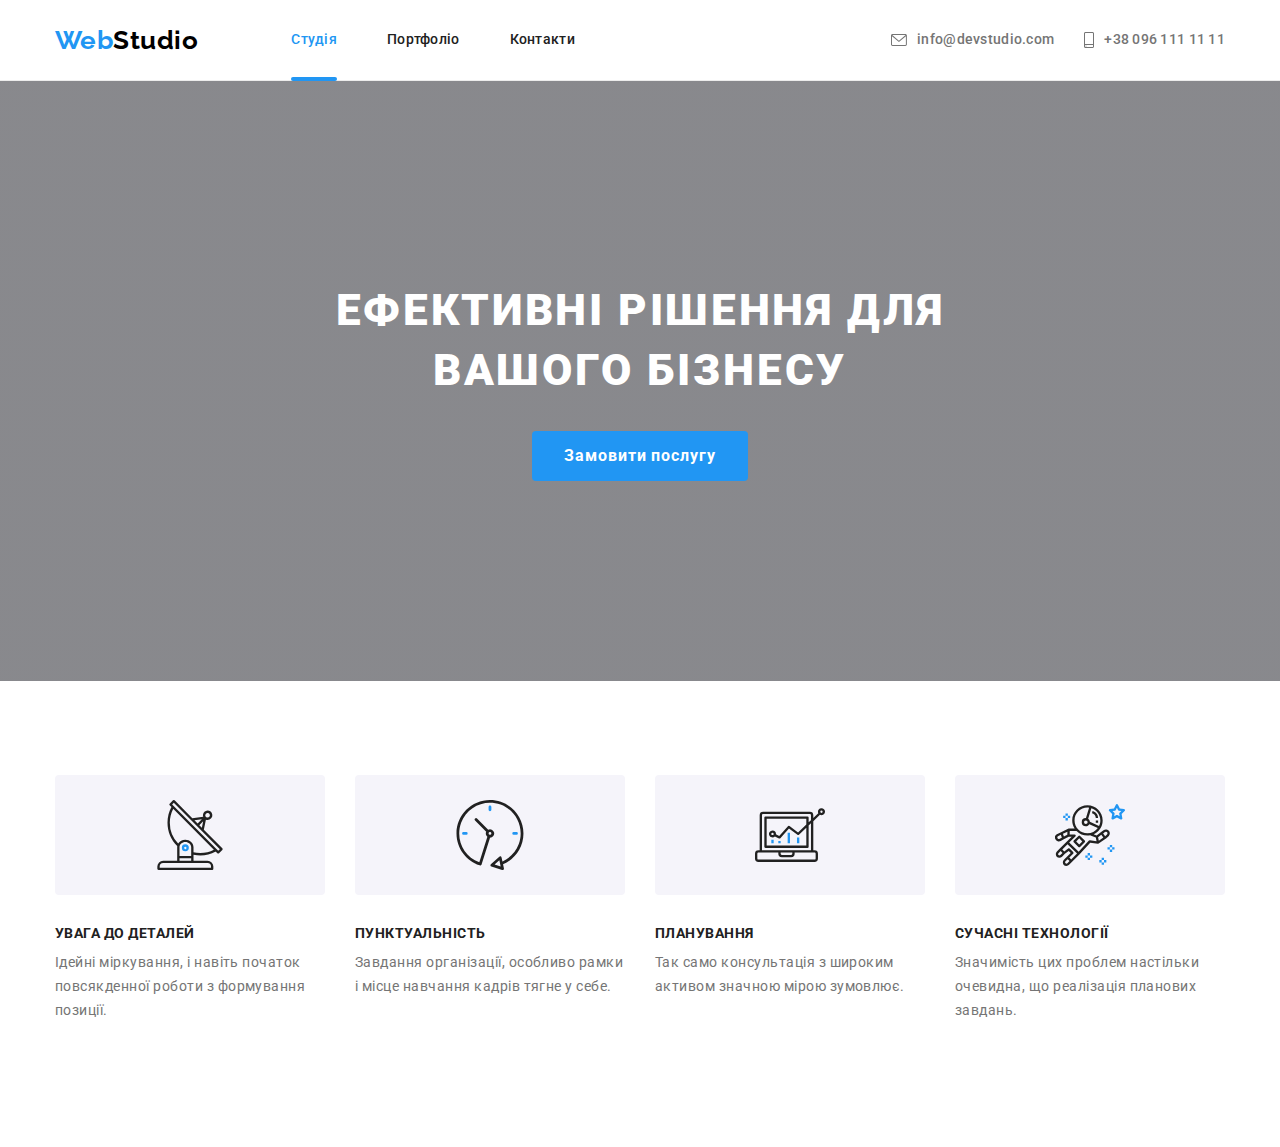
==== commit 43ccb955: "Adds all Advantages styles and section paddings" ====
--- a/index.html
+++ b/index.html
@@ -157,7 +157,7 @@
       </section>
 
       <!-- Наші переваги -->
-      <!-- <section class="section section_top_padding">
+      <section class="section section_top_padding">
         <div class="container">
           <h2 class="visually-hidden">Наші переваги</h2>
           <ul class="advantage list">
@@ -215,9 +215,9 @@
               <p class="advantage__paragraph">
                 Так само консультація з широким активом значною мірою зумовлює.
               </p>
-            </li> -->
-
-            <!-- <li class="advantage__element">
+            </li>
+
+            <li class="advantage__element">
               <div class="advantage__thumb">
                 <svg
                   lang="en"
@@ -237,7 +237,7 @@
             </li>
           </ul>
         </div>
-      </section> -->
+      </section>
 
       <!-- Чим ми займаємося -->
       <!-- <section class="section">
--- a/css/main.min.css
+++ b/css/main.min.css
@@ -1 +1 @@
-:root{--main-font: roboto, sans-serif;--secondary-font: raleway, sans-serif;--main-text-color: #212121;--secondary-text-color: #757575;--accent-blue: #2196f3;--accent-white: #ffffff;--bgc-footer: #2f303a;--bgc-hero: #c4c4c4;--text-color-contacts: rgba(255, 255, 255, 0.6);--bgc-team-btn-portfolio: #f5f4fa;--text-color-logo-header: #000000;--btn-active: #188ce8;--header-border: #ececec;--portfolio-element-border: #eeeeee;--social-link-color: #afb1b8;--social-link-bgc-footer: rgba(255, 255, 255, 0.1);--box-shadow: rgba(0, 0, 0, 0.25);--transition-dur-func: 250ms cubic-bezier(0.4, 0, 0.2, 1)}.client__link,.modal-form-checkbox,.modal-close-btn,.social-list-link{display:flex;align-items:center;justify-content:center}.visually-hidden{position:absolute;white-space:nowrap;width:1px;height:1px;overflow:hidden;border:0;padding:0;clip:rect(0 0 0 0);clip-path:inset(50%);margin:-1px}body{color:var(--main-text-color);background-color:var(--accent-white);font-family:var(--main-font);letter-spacing:.03em}img{display:block;max-width:100%;height:auto}html{box-sizing:border-box}*,*::before,*::after{box-sizing:inherit}h1,h2,h3,p{margin-top:0;margin-bottom:0}ul{margin-top:0;margin-bottom:0;padding-left:0}.list{list-style:none}.link{text-decoration:none;display:block}.section{padding-bottom:94px}.section.section_top_padding{padding-top:94px}.container{padding-left:15px;padding-right:15px}@media screen and (min-width: 480px){.container{width:480px;margin-left:auto;margin-right:auto}}@media screen and (min-width: 768px){.container{width:768px}}@media screen and (min-width: 1200px){.container{width:1200px}}@media screen and (max-width: 767px){.mobile-menu{position:fixed;top:0;left:0;z-index:100;width:100%;height:100%;background-color:var(--accent-white);opacity:0;visibility:hidden;pointer-events:none;transition:opacity var(--transition-dur-func),visibility var(--transition-dur-func)}.mobile-menu__container{display:flex;flex-direction:column;position:relative;padding-left:40px;height:100%}.mobile-menu.is-open{opacity:1;visibility:visible;pointer-events:auto}.mobile-menu__close-btn{position:absolute;top:10px;right:15px;background-color:rgba(0,0,0,0);border:0;padding:0;line-height:0;fill:currentColor}.mobile-menu__close-btn-icon{color:var(--main-text-color);transition:color var(--transition-dur-func)}.mobile-menu__close-btn:hover .mobile-menu__close-btn-icon,.mobile-menu__close-btn:focus .mobile-menu__close-btn-icon,.mobile-menu__close-btn:active .mobile-menu__close-btn-icon{color:var(--accent-blue)}}.logo{color:var(--accent-blue);font-family:var(--secondary-font);font-weight:700;font-size:24px;line-height:1.17}.logo__header_dark{color:var(--text-color-logo-header)}@media screen and (min-width: 768px){.logo__top{margin-right:87px}}@media screen and (min-width: 1200px){.logo{font-size:26px;line-height:1.19}.logo__top{margin-right:93px}}.section-title{color:var(--main-text-color);font-weight:700;font-size:36px;line-height:1.17;text-align:center;margin-bottom:50px}.btn{color:var(--main-text-color);background-color:var(--accent-white);cursor:pointer;border-radius:4px;border:none;display:inline-block}.btn.hero__btn{color:var(--accent-white);background-color:var(--accent-blue);font-size:16px;font-weight:700;line-height:1.875;letter-spacing:.06em;padding:10px 24px;min-width:200px;transition:color var(--transition-dur-func),background-color var(--transition-dur-func)}.btn.hero__btn:hover,.btn.hero__btn:focus{color:var(--accent-white);background-color:var(--btn-active)}@media screen and (min-width: 1200px){.btn.hero__btn{padding:10px 32px;min-width:216px}}.social-list{display:flex;justify-content:center;column-gap:10px}.social-list-link{width:44px;height:44px;border-radius:50%;background-color:var(--accent-white);color:var(--social-link-color);transition:color var(--transition-dur-func),background-color var(--transition-dur-func)}.social-list-link:hover,.social-list-link:focus{color:var(--accent-white);background-color:var(--accent-blue)}.join .social-list-link{color:var(--accent-white);background-color:var(--social-link-bgc-footer);transition:color var(--transition-dur-func),background-color var(--transition-dur-func)}.join .social-list-link:hover,.join .social-list-link:focus{color:var(--accent-white);background-color:var(--accent-blue)}.social-list-icon{fill:currentColor}.backdrop{position:fixed;top:0;left:0;z-index:100;width:100%;height:100%;background-color:rgba(0,0,0,.2);transition:opacity 250ms ease,visibility 250ms ease,transform 250ms linear}.backdrop.is-hidden{opacity:0;visibility:hidden;pointer-events:none;transform:scale(0)}.modal{position:absolute;top:50%;left:50%;transform:translate(-50%, -50%);width:528px;height:581px;padding:40px;background-color:var(--accent-white)}.modal-close-btn{position:absolute;top:8px;right:8px;padding:0;width:30px;height:30px;border-radius:50%;border:1px solid rgba(0,0,0,.1);background-color:rgba(0,0,0,0);cursor:pointer;fill:currentColor}.close-icon{color:var(--text-color-logo-header);transition:color var(--transition-dur-func)}.modal-close-btn:hover .close-icon,.modal-close-btn:focus .close-icon{color:var(--accent-blue)}.modal-form-title{font-weight:700;font-size:20px;line-height:1.15;text-align:center;margin-bottom:12px}.modal-form{display:flex;flex-direction:column}.modal-form-field{margin-bottom:10px}.modal-form-field.last{margin-bottom:20px}.modal-form-field-name{display:block;font-weight:400;font-size:12px;line-height:1.17;letter-spacing:.01em;color:var(--secondary-text-color);margin-bottom:4px}.modal-form-input-wrapper{position:relative;display:block;color:var(--main-text-color)}.modal-form-input{width:100%;height:40px;border:1px solid rgba(33,33,33,.2);border-radius:4px;padding-left:42px;cursor:pointer;transition:border-color var(--transition-dur-func)}.modal-form-input:focus{outline:none;border-color:var(--accent-blue)}.modal-form-input-icon{position:absolute;top:50%;left:12px;transform:translateY(-50%);fill:currentColor;transition:color var(--transition-dur-func)}.modal-form-input:focus+.modal-form-input-icon{color:var(--accent-blue)}.modal-form-message{width:100%;height:120px;border:1px solid rgba(33,33,33,.2);border-radius:4px;padding:12px 16px;resize:none;transition:border-color var(--transition-dur-func)}.modal-form-message::placeholder{font-size:12px;line-height:1.17;letter-spacing:.01em;color:rgba(117,117,117,.5)}.modal-form-message:focus{outline:none;border-color:var(--accent-blue)}.modal-form-checkbox{margin-bottom:30px}.modal-form-own-checkbox{border:2px solid var(--main-text-color);border-radius:2px;cursor:pointer;margin-right:8px;transition:box-shadow var(--transition-dur-func)}.modal-form-check:checked+.modal-form-own-checkbox{border:none}.modal-form-check:focus+.modal-form-own-checkbox{box-shadow:0 0 0 1.5px var(--text-color-logo-header)}.modal-form-own-checkbox-icon{display:none}.modal-form-check:checked+.modal-form-own-checkbox .modal-form-own-checkbox-icon{display:block}.modal-form-checkbox-text{font-size:14px;line-height:1.71;color:var(--secondary-text-color)}.modal-form-checkbox-link{font-size:14px;line-height:1.71;color:var(--accent-blue)}.modal-form-submit{color:var(--accent-white);background-color:var(--accent-blue);cursor:pointer;border-radius:4px;border:none;display:inline-block;font-weight:700;font-size:16px;line-height:1.88;letter-spacing:.06em;padding:10px 52px;min-width:200px;align-self:center;box-shadow:0px 4px 4px rgba(0,0,0,.15);transition:color var(--transition-dur-func),background-color var(--transition-dur-func)}.modal-form-submit:hover,.modal-form-submit:focus{color:var(--accent-white);background-color:var(--btn-active)}@media screen and (max-width: 767px){.site-nav{display:none}.auth-nav{display:none}.page-header{padding-top:10px;padding-bottom:10px}.page-header .open-mobile-menu{line-height:0;border:none;background-color:rgba(0,0,0,0);padding:0}.page-header .mob-site-nav .link{color:var(--main-text-color);font-weight:500;font-size:40px;line-height:1.175;letter-spacing:.02em}.page-header .mob-site-nav .mob-site-nav_current{color:var(--accent-blue)}.page-header .mob-site-nav__item:first-child{padding-top:48px}.page-header .mob-site-nav__item:not(:last-child){margin-bottom:32px}.page-header .mob-auth-nav .phone{font-weight:500;font-size:34px;line-height:1.18;letter-spacing:.02em;color:var(--accent-blue);margin-bottom:32px}.page-header .mob-auth-nav .mail{font-weight:500;font-size:24px;line-height:1.17;letter-spacing:.02em;color:var(--secondary-text-color);margin-bottom:64px}.page-header .mob-menu__wrapper{margin-top:auto}.page-header .mob-social-list{display:flex;flex-wrap:wrap;margin-bottom:48px}.page-header .mob-social-list__link{font-weight:500;font-size:18px;line-height:1.22;letter-spacing:.02em;color:var(--accent-blue);align-items:baseline}.page-header .mob-social-list__item:not(:last-child){margin-right:10px;padding-right:10px;border-right:1px solid rgba(33,33,33,.2)}}.page-header{background-color:var(--accent-white);border-bottom:1px solid var(--header-border)}.page-header__flex{display:flex;align-items:center;justify-content:space-between}@media screen and (min-width: 768px){.mob-site-nav,.mob-auth-nav,.mob-social-list,.open-mobile-menu,.mobile-menu__close-btn{display:none}.page-header__flex{justify-content:flex-start}.page-navigation{display:flex;align-items:center}.site-nav{display:flex}.site-nav .site-nav__item:not(:last-child){margin-right:50px}.site-nav .link{position:relative;display:block;padding-top:32px;padding-bottom:32px;color:var(--main-text-color);font-weight:500;font-size:14px;line-height:1.14;letter-spacing:.02em;transition:color var(--transition-dur-func)}.site-nav .link:hover,.site-nav .link:focus{color:var(--accent-blue)}.site-nav .site-nav_current{color:var(--accent-blue)}.site-nav .site-nav_current::after{position:absolute;left:0;bottom:-1px;display:block;width:100%;height:4px;background-color:var(--accent-blue);border-radius:2px;content:""}.auth-nav{display:flex;flex-direction:column;margin-left:auto}.auth-nav .link{display:flex;align-items:center;color:var(--secondary-text-color);font-weight:500;font-size:12px;line-height:1.17;letter-spacing:.02em;transition:color var(--transition-dur-func)}.auth-nav .link:hover,.auth-nav .link:focus{color:var(--accent-blue)}.auth-nav .site-nav__item:not(:last-child){margin-bottom:10px}.auth-nav .site-nav__mail,.auth-nav .site-nav__phone{fill:currentColor;margin-right:8px}}@media screen and (min-width: 1200px){.page-header{padding:0}.auth-nav{flex-direction:row;align-items:center}.auth-nav .site-nav__item.site-nav__item:not(:last-child){margin-right:30px}.auth-nav .link{justify-content:center;padding-top:32px;padding-bottom:32px;font-size:14px;line-height:1.14}.auth-nav .site-nav__item:not(:last-child){margin-bottom:0}.auth-nav .site-nav__mail,.auth-nav .site-nav__phone{margin-right:10px}}.hero{text-align:center;padding-top:118px;padding-bottom:118px}.hero__title{color:var(--accent-white);font-weight:900;font-size:26px;line-height:1.62;letter-spacing:.06em;text-transform:uppercase;margin-bottom:30px}.hero__overlay{margin-left:auto;margin-right:auto;background-repeat:no-repeat;background-position:center;background-size:cover;background-color:var(--bgc-hero)}@media screen and (max-width: 767px){.hero__overlay{max-width:480px;height:400px;background-image:linear-gradient(rgba(47, 48, 58, 0.4), rgba(47, 48, 58, 0.4)),url(../images/mobile/hero-mob.jpg)}}@media screen and (min-device-pixel-ratio: 2)and (max-width: 767px),screen and (min-resolution: 192dpi)and (max-width: 767px),screen and (min-resolution: 2dppx)and (max-width: 767px){.hero__overlay{background-image:linear-gradient(rgba(47, 48, 58, 0.4), rgba(47, 48, 58, 0.4)),url(../images/mobile/hero@2x-mob.jpg)}}@media screen and (min-width: 768px){.hero__overlay{max-width:768px;height:400px;background-image:linear-gradient(rgba(47, 48, 58, 0.4), rgba(47, 48, 58, 0.4)),url(../images/tablet/hero-tab.jpg)}}@media screen and (min-device-pixel-ratio: 2)and (min-width: 768px),screen and (min-resolution: 192dpi)and (min-width: 768px),screen and (min-resolution: 2dppx)and (min-width: 768px){.hero__overlay{background-image:linear-gradient(rgba(47, 48, 58, 0.4), rgba(47, 48, 58, 0.4)),url(../images/tablet/hero-tab@2x.jpg)}}@media screen and (min-width: 1200px){.hero{padding-top:200px;padding-bottom:200px}.hero__title{font-size:44px;line-height:1.36}.hero__overlay{max-width:1600px;height:600px;background-image:linear-gradient(rgba(47, 48, 58, 0.4), rgba(47, 48, 58, 0.4)),url(../images/desktop/hero-desk.jpg)}}@media screen and (min-device-pixel-ratio: 2)and (min-width: 1200px),screen and (min-resolution: 192dpi)and (min-width: 1200px),screen and (min-resolution: 2dppx)and (min-width: 1200px){.hero__overlay{background-image:linear-gradient(rgba(47, 48, 58, 0.4), rgba(47, 48, 58, 0.4)),url(../images/desktop/hero-desk@2x.jpg)}}.advantage{display:flex}.advantage__element{width:270px;margin-right:30px}.advantage__element:last-child{margin-right:0}.advantage__title{font-size:14px;font-weight:700;line-height:1.1428571429;text-transform:uppercase;margin-bottom:10px}.advantage__paragraph{color:var(--secondary-text-color);font-size:14px;line-height:1.71}.advantage__thumb{display:flex;align-items:center;justify-content:center;width:270px;height:120px;border-radius:4px;background-color:var(--bgc-team-btn-portfolio);margin-bottom:30px}.flex-container{display:flex;flex-wrap:wrap}.flex-element{width:370px;margin-right:30px;margin-bottom:30px;position:relative}.flex-element:nth-child(3n){margin-right:0}.flex-element:nth-last-child(-n+3){margin-bottom:0}.flex-element-overlay{position:absolute;bottom:0;left:0;width:100%;height:70px;display:flex;justify-content:center;align-items:center;font-weight:700;font-size:14px;line-height:1.14px;text-align:center;text-transform:uppercase;color:var(--accent-white);background-color:rgba(47,48,58,.8);overflow:auto}.team-content{padding:30px 0;text-align:center}.team-title{color:var(--main-text-color);font-weight:500;font-size:16px;line-height:1.19;margin-bottom:10px}.team-paragraph{color:var(--secondary-text-color);font-size:16px;line-height:1.19;margin-bottom:16px}.section.team{background-color:var(--bgc-team-btn-portfolio);padding-top:94px}.flex-team{display:flex}.flex-team-element{width:270px;margin-right:30px;background-color:var(--accent-white);border-radius:0px 0px 4px 4px;box-shadow:0px 4px 4px var(--box-shadow)}.flex-team-element:last-child{margin-right:0}.client{display:flex;justify-content:center;column-gap:30px}.client__link{width:170px;height:92px;border:1px solid var(--social-link-color);color:var(--social-link-color);border-radius:4px;transition:color var(--transition-dur-func),border var(--transition-dur-func)}.client__link:hover,.client__link:focus{color:var(--accent-blue);border:1px solid var(--accent-blue)}.client__icon{fill:currentColor}.examples-link{transition:box-shadow var(--transition-dur-func)}.examples-link:hover,.examples-link:focus{box-shadow:0px 4px 4px var(--box-shadow)}.examples-overlay{position:absolute;top:0;left:0;width:100%;height:100%;padding:63px 24px;font-size:18px;line-height:1.56;text-align:center;color:var(--accent-white);background-color:rgba(33,150,243,.9);overflow:auto;transform:translateY(100%);transition:transform 250ms linear}.examples-link:hover .examples-overlay,.examples-link:focus .examples-overlay{transform:translateY(0%)}.examples-title{color:var(--main-text-color);font-weight:700;font-size:18px;line-height:2;letter-spacing:.06em;margin-bottom:4px}.examples-paragraph{color:var(--secondary-text-color);font-size:16px;line-height:1.88}.elements-border{border:1px solid var(--portfolio-element-border);border-top:0;padding:20px 24px}.examples-wrapper{position:relative;overflow:hidden}.footer{background-color:var(--bgc-footer);padding-top:60px;padding-bottom:60px}.footer-contacts:not(:last-child){margin-bottom:9px}.adress{color:var(--accent-white);font-size:14px;line-height:1.71;font-style:normal;transition:color var(--transition-dur-func)}.adress:hover,.adress:focus{color:var(--accent-blue)}.contacts{color:var(--text-color-contacts);font-size:14px;line-height:1.71;font-style:normal;transition:color var(--transition-dur-func)}.contacts:hover,.contacts:focus{color:var(--accent-blue)}.join{width:206px;height:80px;margin-left:70px}.join-title{font-weight:700;font-size:14px;line-height:1.14;text-transform:uppercase;color:var(--accent-white);margin-bottom:20px}.footer-flex{display:flex;align-items:baseline}.mail-input-wrapper{margin-left:auto}.mail-input-title{font-weight:700;font-size:14px;line-height:1.14;text-transform:uppercase;color:var(--accent-white);margin-bottom:20px}.mail-input{display:flex}.mail-input-input{width:358px;height:50px;margin-right:12px;padding-left:16px;color:var(--accent-white);border:1px solid rgba(255,255,255,.3);box-shadow:0px 4px 4px rgba(0,0,0,.15);border-radius:4px;background-color:var(--bgc-footer)}.mail-input-input::placeholder{font-size:16px;line-height:1.25;color:var(--text-color-contacts)}.mail-input-btn{display:flex;align-items:center;justify-content:center;width:200px;height:50px;cursor:pointer;border:none;background-color:var(--accent-blue);border-radius:4px;box-shadow:0px 4px 4px rgba(0,0,0,.15)}.mail-input-btn-text{font-weight:700;font-size:16px;line-height:1.88;letter-spacing:.06em;color:var(--accent-white);padding-right:10px}.send-icon{fill:var(--accent-white)}/*# sourceMappingURL=main.min.css.map */+:root{--main-font: roboto, sans-serif;--secondary-font: raleway, sans-serif;--main-text-color: #212121;--secondary-text-color: #757575;--accent-blue: #2196f3;--accent-white: #ffffff;--bgc-footer: #2f303a;--bgc-hero: #c4c4c4;--text-color-contacts: rgba(255, 255, 255, 0.6);--bgc-team-btn-portfolio: #f5f4fa;--text-color-logo-header: #000000;--btn-active: #188ce8;--header-border: #ececec;--portfolio-element-border: #eeeeee;--social-link-color: #afb1b8;--social-link-bgc-footer: rgba(255, 255, 255, 0.1);--box-shadow: rgba(0, 0, 0, 0.25);--transition-dur-func: 250ms cubic-bezier(0.4, 0, 0.2, 1)}.client__link,.modal-form-checkbox,.modal-close-btn,.social-list-link{display:flex;align-items:center;justify-content:center}.visually-hidden{position:absolute;white-space:nowrap;width:1px;height:1px;overflow:hidden;border:0;padding:0;clip:rect(0 0 0 0);clip-path:inset(50%);margin:-1px}body{color:var(--main-text-color);background-color:var(--accent-white);font-family:var(--main-font);letter-spacing:.03em}img{display:block;max-width:100%;height:auto}html{box-sizing:border-box}*,*::before,*::after{box-sizing:inherit}h1,h2,h3,p{margin-top:0;margin-bottom:0}ul{margin-top:0;margin-bottom:0;padding-left:0}.list{list-style:none}.link{text-decoration:none;display:block}.section{padding-bottom:60px}.section.section_top_padding{padding-top:60px}@media screen and (min-width: 1200px){.section{padding-bottom:94px}.section.section_top_padding{padding-top:94px}}.container{padding-left:15px;padding-right:15px}@media screen and (min-width: 480px){.container{width:480px;margin-left:auto;margin-right:auto}}@media screen and (min-width: 768px){.container{width:768px}}@media screen and (min-width: 1200px){.container{width:1200px}}@media screen and (max-width: 767px){.mobile-menu{position:fixed;top:0;left:0;z-index:100;width:100%;height:100%;background-color:var(--accent-white);opacity:0;visibility:hidden;pointer-events:none;transition:opacity var(--transition-dur-func),visibility var(--transition-dur-func)}.mobile-menu__container{display:flex;flex-direction:column;position:relative;padding-left:40px;height:100%}.mobile-menu.is-open{opacity:1;visibility:visible;pointer-events:auto}.mobile-menu__close-btn{position:absolute;top:10px;right:15px;background-color:rgba(0,0,0,0);border:0;padding:0;line-height:0;fill:currentColor}.mobile-menu__close-btn-icon{color:var(--main-text-color);transition:color var(--transition-dur-func)}.mobile-menu__close-btn:hover .mobile-menu__close-btn-icon,.mobile-menu__close-btn:focus .mobile-menu__close-btn-icon,.mobile-menu__close-btn:active .mobile-menu__close-btn-icon{color:var(--accent-blue)}}.logo{color:var(--accent-blue);font-family:var(--secondary-font);font-weight:700;font-size:24px;line-height:1.17}.logo__header_dark{color:var(--text-color-logo-header)}@media screen and (min-width: 768px){.logo__top{margin-right:87px}}@media screen and (min-width: 1200px){.logo{font-size:26px;line-height:1.19}.logo__top{margin-right:93px}}.section-title{color:var(--main-text-color);font-weight:700;font-size:36px;line-height:1.17;text-align:center;margin-bottom:50px}.btn{color:var(--main-text-color);background-color:var(--accent-white);cursor:pointer;border-radius:4px;border:none;display:inline-block}.btn.hero__btn{color:var(--accent-white);background-color:var(--accent-blue);font-size:16px;font-weight:700;line-height:1.875;letter-spacing:.06em;padding:10px 24px;min-width:200px;transition:color var(--transition-dur-func),background-color var(--transition-dur-func)}.btn.hero__btn:hover,.btn.hero__btn:focus{color:var(--accent-white);background-color:var(--btn-active)}@media screen and (min-width: 1200px){.btn.hero__btn{padding:10px 32px;min-width:216px}}.social-list{display:flex;justify-content:center;column-gap:10px}.social-list-link{width:44px;height:44px;border-radius:50%;background-color:var(--accent-white);color:var(--social-link-color);transition:color var(--transition-dur-func),background-color var(--transition-dur-func)}.social-list-link:hover,.social-list-link:focus{color:var(--accent-white);background-color:var(--accent-blue)}.join .social-list-link{color:var(--accent-white);background-color:var(--social-link-bgc-footer);transition:color var(--transition-dur-func),background-color var(--transition-dur-func)}.join .social-list-link:hover,.join .social-list-link:focus{color:var(--accent-white);background-color:var(--accent-blue)}.social-list-icon{fill:currentColor}.backdrop{position:fixed;top:0;left:0;z-index:100;width:100%;height:100%;background-color:rgba(0,0,0,.2);transition:opacity 250ms ease,visibility 250ms ease,transform 250ms linear}.backdrop.is-hidden{opacity:0;visibility:hidden;pointer-events:none;transform:scale(0)}.modal{position:absolute;top:50%;left:50%;transform:translate(-50%, -50%);width:528px;height:581px;padding:40px;background-color:var(--accent-white)}.modal-close-btn{position:absolute;top:8px;right:8px;padding:0;width:30px;height:30px;border-radius:50%;border:1px solid rgba(0,0,0,.1);background-color:rgba(0,0,0,0);cursor:pointer;fill:currentColor}.close-icon{color:var(--text-color-logo-header);transition:color var(--transition-dur-func)}.modal-close-btn:hover .close-icon,.modal-close-btn:focus .close-icon{color:var(--accent-blue)}.modal-form-title{font-weight:700;font-size:20px;line-height:1.15;text-align:center;margin-bottom:12px}.modal-form{display:flex;flex-direction:column}.modal-form-field{margin-bottom:10px}.modal-form-field.last{margin-bottom:20px}.modal-form-field-name{display:block;font-weight:400;font-size:12px;line-height:1.17;letter-spacing:.01em;color:var(--secondary-text-color);margin-bottom:4px}.modal-form-input-wrapper{position:relative;display:block;color:var(--main-text-color)}.modal-form-input{width:100%;height:40px;border:1px solid rgba(33,33,33,.2);border-radius:4px;padding-left:42px;cursor:pointer;transition:border-color var(--transition-dur-func)}.modal-form-input:focus{outline:none;border-color:var(--accent-blue)}.modal-form-input-icon{position:absolute;top:50%;left:12px;transform:translateY(-50%);fill:currentColor;transition:color var(--transition-dur-func)}.modal-form-input:focus+.modal-form-input-icon{color:var(--accent-blue)}.modal-form-message{width:100%;height:120px;border:1px solid rgba(33,33,33,.2);border-radius:4px;padding:12px 16px;resize:none;transition:border-color var(--transition-dur-func)}.modal-form-message::placeholder{font-size:12px;line-height:1.17;letter-spacing:.01em;color:rgba(117,117,117,.5)}.modal-form-message:focus{outline:none;border-color:var(--accent-blue)}.modal-form-checkbox{margin-bottom:30px}.modal-form-own-checkbox{border:2px solid var(--main-text-color);border-radius:2px;cursor:pointer;margin-right:8px;transition:box-shadow var(--transition-dur-func)}.modal-form-check:checked+.modal-form-own-checkbox{border:none}.modal-form-check:focus+.modal-form-own-checkbox{box-shadow:0 0 0 1.5px var(--text-color-logo-header)}.modal-form-own-checkbox-icon{display:none}.modal-form-check:checked+.modal-form-own-checkbox .modal-form-own-checkbox-icon{display:block}.modal-form-checkbox-text{font-size:14px;line-height:1.71;color:var(--secondary-text-color)}.modal-form-checkbox-link{font-size:14px;line-height:1.71;color:var(--accent-blue)}.modal-form-submit{color:var(--accent-white);background-color:var(--accent-blue);cursor:pointer;border-radius:4px;border:none;display:inline-block;font-weight:700;font-size:16px;line-height:1.88;letter-spacing:.06em;padding:10px 52px;min-width:200px;align-self:center;box-shadow:0px 4px 4px rgba(0,0,0,.15);transition:color var(--transition-dur-func),background-color var(--transition-dur-func)}.modal-form-submit:hover,.modal-form-submit:focus{color:var(--accent-white);background-color:var(--btn-active)}@media screen and (max-width: 767px){.site-nav{display:none}.auth-nav{display:none}.page-header{padding-top:10px;padding-bottom:10px}.page-header .open-mobile-menu{line-height:0;border:none;background-color:rgba(0,0,0,0);padding:0}.page-header .mob-site-nav .link{color:var(--main-text-color);font-weight:500;font-size:40px;line-height:1.175;letter-spacing:.02em}.page-header .mob-site-nav .mob-site-nav_current{color:var(--accent-blue)}.page-header .mob-site-nav__item:first-child{padding-top:48px}.page-header .mob-site-nav__item:not(:last-child){margin-bottom:32px}.page-header .mob-auth-nav .phone{font-weight:500;font-size:34px;line-height:1.18;letter-spacing:.02em;color:var(--accent-blue);margin-bottom:32px}.page-header .mob-auth-nav .mail{font-weight:500;font-size:24px;line-height:1.17;letter-spacing:.02em;color:var(--secondary-text-color);margin-bottom:64px}.page-header .mob-menu__wrapper{margin-top:auto}.page-header .mob-social-list{display:flex;flex-wrap:wrap;margin-bottom:48px}.page-header .mob-social-list__link{font-weight:500;font-size:18px;line-height:1.22;letter-spacing:.02em;color:var(--accent-blue);align-items:baseline}.page-header .mob-social-list__item:not(:last-child){margin-right:10px;padding-right:10px;border-right:1px solid rgba(33,33,33,.2)}}.page-header{background-color:var(--accent-white);border-bottom:1px solid var(--header-border)}.page-header__flex{display:flex;align-items:center;justify-content:space-between}@media screen and (min-width: 768px){.mob-site-nav,.mob-auth-nav,.mob-social-list,.open-mobile-menu,.mobile-menu__close-btn{display:none}.page-header__flex{justify-content:flex-start}.page-navigation{display:flex;align-items:center}.site-nav{display:flex}.site-nav .site-nav__item:not(:last-child){margin-right:50px}.site-nav .link{position:relative;display:block;padding-top:32px;padding-bottom:32px;color:var(--main-text-color);font-weight:500;font-size:14px;line-height:1.14;letter-spacing:.02em;transition:color var(--transition-dur-func)}.site-nav .link:hover,.site-nav .link:focus{color:var(--accent-blue)}.site-nav .site-nav_current{color:var(--accent-blue)}.site-nav .site-nav_current::after{position:absolute;left:0;bottom:-1px;display:block;width:100%;height:4px;background-color:var(--accent-blue);border-radius:2px;content:""}.auth-nav{display:flex;flex-direction:column;margin-left:auto}.auth-nav .link{display:flex;align-items:center;color:var(--secondary-text-color);font-weight:500;font-size:12px;line-height:1.17;letter-spacing:.02em;transition:color var(--transition-dur-func)}.auth-nav .link:hover,.auth-nav .link:focus{color:var(--accent-blue)}.auth-nav .site-nav__item:not(:last-child){margin-bottom:10px}.auth-nav .site-nav__mail,.auth-nav .site-nav__phone{fill:currentColor;margin-right:8px}}@media screen and (min-width: 1200px){.page-header{padding:0}.auth-nav{flex-direction:row;align-items:center}.auth-nav .site-nav__item.site-nav__item:not(:last-child){margin-right:30px}.auth-nav .link{justify-content:center;padding-top:32px;padding-bottom:32px;font-size:14px;line-height:1.14}.auth-nav .site-nav__item:not(:last-child){margin-bottom:0}.auth-nav .site-nav__mail,.auth-nav .site-nav__phone{margin-right:10px}}.hero{text-align:center;padding-top:118px;padding-bottom:118px}.hero__title{color:var(--accent-white);font-weight:900;font-size:26px;line-height:1.62;letter-spacing:.06em;text-transform:uppercase;margin-bottom:30px}.hero__overlay{margin-left:auto;margin-right:auto;background-repeat:no-repeat;background-position:center;background-size:cover;background-color:var(--bgc-hero)}@media screen and (max-width: 767px){.hero__overlay{max-width:480px;height:400px;background-image:linear-gradient(rgba(47, 48, 58, 0.4), rgba(47, 48, 58, 0.4)),url(../images/mobile/hero-mob.jpg)}}@media screen and (min-device-pixel-ratio: 2)and (max-width: 767px),screen and (min-resolution: 192dpi)and (max-width: 767px),screen and (min-resolution: 2dppx)and (max-width: 767px){.hero__overlay{background-image:linear-gradient(rgba(47, 48, 58, 0.4), rgba(47, 48, 58, 0.4)),url(../images/mobile/hero@2x-mob.jpg)}}@media screen and (min-width: 768px){.hero__overlay{max-width:768px;height:400px;background-image:linear-gradient(rgba(47, 48, 58, 0.4), rgba(47, 48, 58, 0.4)),url(../images/tablet/hero-tab.jpg)}}@media screen and (min-device-pixel-ratio: 2)and (min-width: 768px),screen and (min-resolution: 192dpi)and (min-width: 768px),screen and (min-resolution: 2dppx)and (min-width: 768px){.hero__overlay{background-image:linear-gradient(rgba(47, 48, 58, 0.4), rgba(47, 48, 58, 0.4)),url(../images/tablet/hero-tab@2x.jpg)}}@media screen and (min-width: 1200px){.hero{padding-top:200px;padding-bottom:200px}.hero__title{font-size:44px;line-height:1.36}.hero__overlay{max-width:1600px;height:600px;background-image:linear-gradient(rgba(47, 48, 58, 0.4), rgba(47, 48, 58, 0.4)),url(../images/desktop/hero-desk.jpg)}}@media screen and (min-device-pixel-ratio: 2)and (min-width: 1200px),screen and (min-resolution: 192dpi)and (min-width: 1200px),screen and (min-resolution: 2dppx)and (min-width: 1200px){.hero__overlay{background-image:linear-gradient(rgba(47, 48, 58, 0.4), rgba(47, 48, 58, 0.4)),url(../images/desktop/hero-desk@2x.jpg)}}.advantage__element{width:450px;margin-bottom:30px}.advantage__element:last-child{margin-bottom:0}.advantage__title{font-size:14px;font-weight:700;line-height:1.1428571429;text-transform:uppercase;margin-bottom:10px;text-align:center}.advantage__paragraph{color:var(--secondary-text-color);font-size:14px;line-height:1.71}.advantage__thumb{display:flex;align-items:center;justify-content:center;width:450px;height:120px;border-radius:4px;background-color:var(--bgc-team-btn-portfolio);margin-bottom:30px}@media screen and (min-width: 768px){.advantage{display:flex;flex-wrap:wrap;column-gap:30px}.advantage__element{width:354px}.advantage__element:nth-last-child(-n+2){margin-bottom:0}.advantage__title{text-align:start}.advantage__thumb{width:354px}}@media screen and (min-width: 1200px){.advantage{flex-wrap:wrap;column-gap:30px}.advantage__element{width:270px}.advantage__element:last-child{margin-right:0}.advantage__thumb{width:270px}}.flex-container{display:flex;flex-wrap:wrap}.flex-element{width:370px;margin-right:30px;margin-bottom:30px;position:relative}.flex-element:nth-child(3n){margin-right:0}.flex-element:nth-last-child(-n+3){margin-bottom:0}.flex-element-overlay{position:absolute;bottom:0;left:0;width:100%;height:70px;display:flex;justify-content:center;align-items:center;font-weight:700;font-size:14px;line-height:1.14px;text-align:center;text-transform:uppercase;color:var(--accent-white);background-color:rgba(47,48,58,.8);overflow:auto}.team-content{padding:30px 0;text-align:center}.team-title{color:var(--main-text-color);font-weight:500;font-size:16px;line-height:1.19;margin-bottom:10px}.team-paragraph{color:var(--secondary-text-color);font-size:16px;line-height:1.19;margin-bottom:16px}.section.team{background-color:var(--bgc-team-btn-portfolio);padding-top:94px}.flex-team{display:flex}.flex-team-element{width:270px;margin-right:30px;background-color:var(--accent-white);border-radius:0px 0px 4px 4px;box-shadow:0px 4px 4px var(--box-shadow)}.flex-team-element:last-child{margin-right:0}.client{display:flex;justify-content:center;column-gap:30px}.client__link{width:170px;height:92px;border:1px solid var(--social-link-color);color:var(--social-link-color);border-radius:4px;transition:color var(--transition-dur-func),border var(--transition-dur-func)}.client__link:hover,.client__link:focus{color:var(--accent-blue);border:1px solid var(--accent-blue)}.client__icon{fill:currentColor}.examples-link{transition:box-shadow var(--transition-dur-func)}.examples-link:hover,.examples-link:focus{box-shadow:0px 4px 4px var(--box-shadow)}.examples-overlay{position:absolute;top:0;left:0;width:100%;height:100%;padding:63px 24px;font-size:18px;line-height:1.56;text-align:center;color:var(--accent-white);background-color:rgba(33,150,243,.9);overflow:auto;transform:translateY(100%);transition:transform 250ms linear}.examples-link:hover .examples-overlay,.examples-link:focus .examples-overlay{transform:translateY(0%)}.examples-title{color:var(--main-text-color);font-weight:700;font-size:18px;line-height:2;letter-spacing:.06em;margin-bottom:4px}.examples-paragraph{color:var(--secondary-text-color);font-size:16px;line-height:1.88}.elements-border{border:1px solid var(--portfolio-element-border);border-top:0;padding:20px 24px}.examples-wrapper{position:relative;overflow:hidden}.footer{background-color:var(--bgc-footer);padding-top:60px;padding-bottom:60px}.footer-contacts:not(:last-child){margin-bottom:9px}.adress{color:var(--accent-white);font-size:14px;line-height:1.71;font-style:normal;transition:color var(--transition-dur-func)}.adress:hover,.adress:focus{color:var(--accent-blue)}.contacts{color:var(--text-color-contacts);font-size:14px;line-height:1.71;font-style:normal;transition:color var(--transition-dur-func)}.contacts:hover,.contacts:focus{color:var(--accent-blue)}.join{width:206px;height:80px;margin-left:70px}.join-title{font-weight:700;font-size:14px;line-height:1.14;text-transform:uppercase;color:var(--accent-white);margin-bottom:20px}.footer-flex{display:flex;align-items:baseline}.mail-input-wrapper{margin-left:auto}.mail-input-title{font-weight:700;font-size:14px;line-height:1.14;text-transform:uppercase;color:var(--accent-white);margin-bottom:20px}.mail-input{display:flex}.mail-input-input{width:358px;height:50px;margin-right:12px;padding-left:16px;color:var(--accent-white);border:1px solid rgba(255,255,255,.3);box-shadow:0px 4px 4px rgba(0,0,0,.15);border-radius:4px;background-color:var(--bgc-footer)}.mail-input-input::placeholder{font-size:16px;line-height:1.25;color:var(--text-color-contacts)}.mail-input-btn{display:flex;align-items:center;justify-content:center;width:200px;height:50px;cursor:pointer;border:none;background-color:var(--accent-blue);border-radius:4px;box-shadow:0px 4px 4px rgba(0,0,0,.15)}.mail-input-btn-text{font-weight:700;font-size:16px;line-height:1.88;letter-spacing:.06em;color:var(--accent-white);padding-right:10px}.send-icon{fill:var(--accent-white)}/*# sourceMappingURL=main.min.css.map */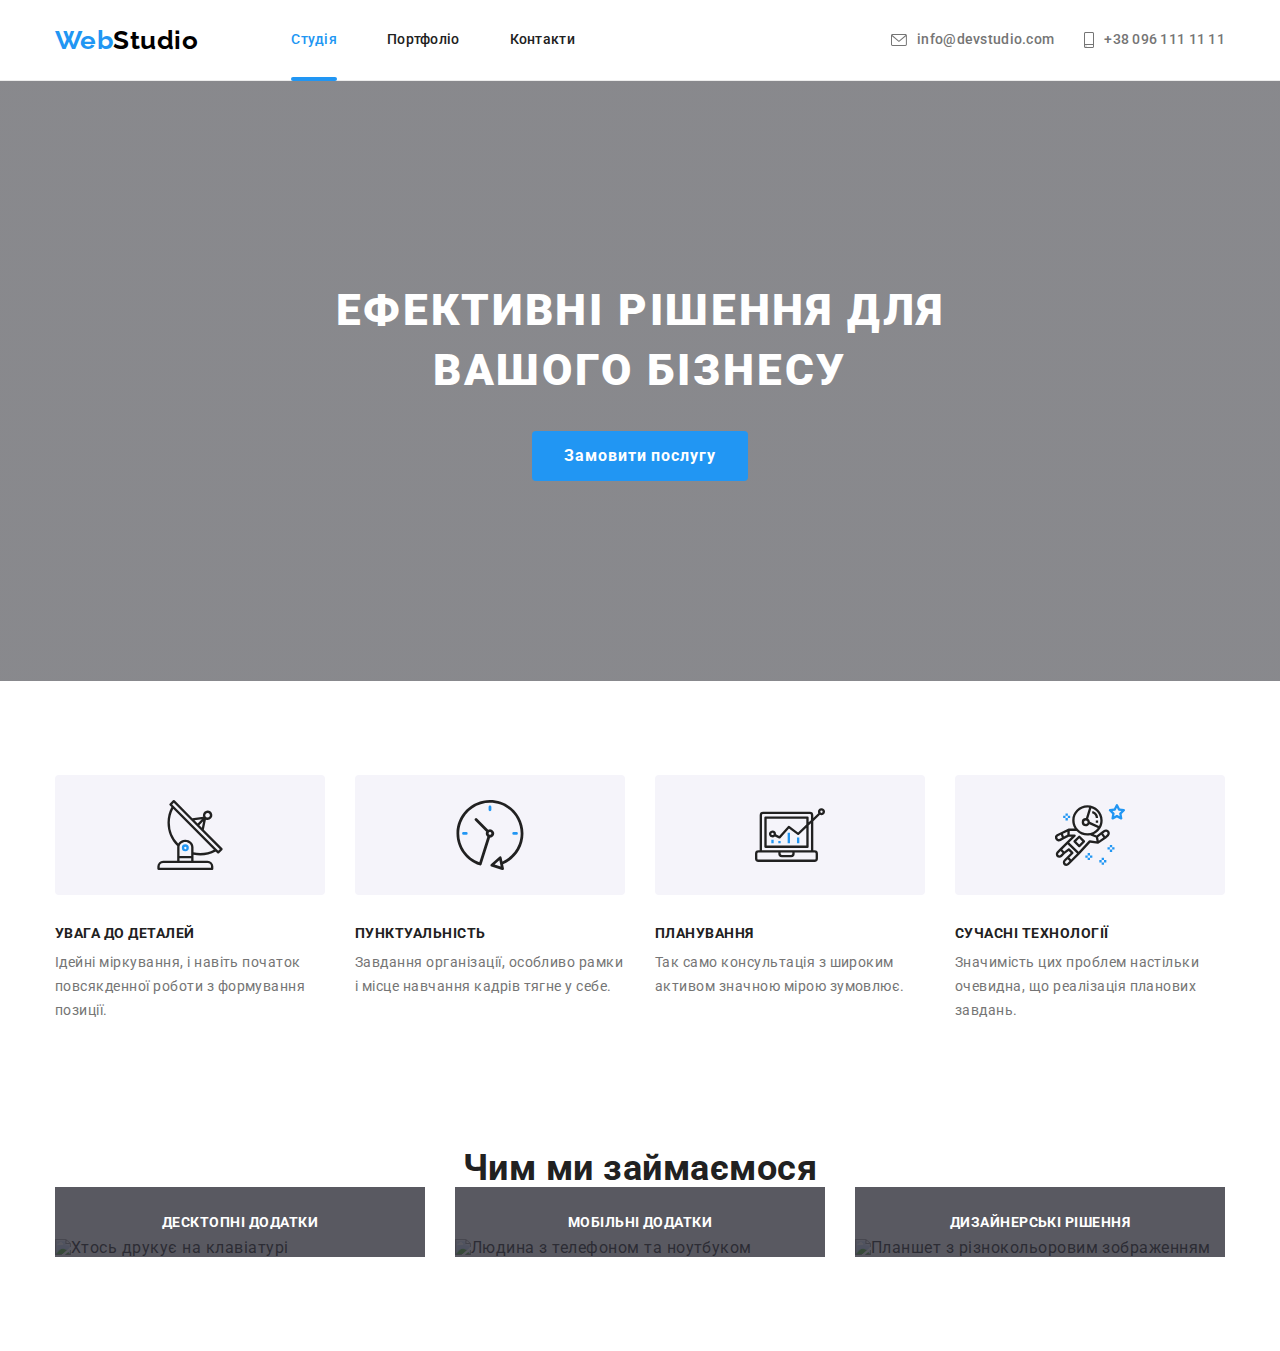
==== commit 9ae81c13: "Adds all What We Are Doing styles" ====
--- a/index.html
+++ b/index.html
@@ -153,7 +153,6 @@
             Замовити послугу
           </button>
         </div>
-        
       </section>
 
       <!-- Наші переваги -->
@@ -240,40 +239,37 @@
       </section>
 
       <!-- Чим ми займаємося -->
-      <!-- <section class="section">
+      <section class="section section__hidden">
         <div class="container">
           <h2 class="section-title">Чим ми займаємося</h2>
           <ul class="list flex-container">
             <li class="flex-element">
               <img
-                src="./images/box1.jpg"
+                srcset="./images/desktop/box1-desk@2x.jpg 2x"
+                src="./images/desktop/box1-desk.jpg"
                 alt="Хтось друкує на клавіатурі"
-                width="370"
-                height="294"
               />
               <h3 class="flex-element-overlay">Десктопні додатки</h3>
             </li>
             <li class="flex-element">
               <img
-                src="./images/box2.jpg"
+                srcset="./images/desktop/box2-desk@2x.jpg 2x"
+                src="./images/desktop/box2-desk.jpg"
                 alt="Людина з телефоном та ноутбуком"
-                width="370"
-                height="294"
               />
               <h3 class="flex-element-overlay">Мобільні додатки</h3>
             </li>
             <li class="flex-element">
               <img
-                src="./images/box3.jpg"
+                srcset="./images/desktop/box3-desk@2x.jpg 2x"
+                src="./images/desktop/box3-desk.jpg"
                 alt="Планшет з різнокольоровим зображенням"
-                width="370"
-                height="294"
               />
               <h3 class="flex-element-overlay">Дизайнерські рішення</h3>
             </li>
           </ul>
         </div>
-      </section> -->
+      </section>
 
       <!-- Наша команда -->
       <!-- <section class="team section">
--- a/css/main.min.css
+++ b/css/main.min.css
@@ -1 +1 @@
-:root{--main-font: roboto, sans-serif;--secondary-font: raleway, sans-serif;--main-text-color: #212121;--secondary-text-color: #757575;--accent-blue: #2196f3;--accent-white: #ffffff;--bgc-footer: #2f303a;--bgc-hero: #c4c4c4;--text-color-contacts: rgba(255, 255, 255, 0.6);--bgc-team-btn-portfolio: #f5f4fa;--text-color-logo-header: #000000;--btn-active: #188ce8;--header-border: #ececec;--portfolio-element-border: #eeeeee;--social-link-color: #afb1b8;--social-link-bgc-footer: rgba(255, 255, 255, 0.1);--box-shadow: rgba(0, 0, 0, 0.25);--transition-dur-func: 250ms cubic-bezier(0.4, 0, 0.2, 1)}.client__link,.modal-form-checkbox,.modal-close-btn,.social-list-link{display:flex;align-items:center;justify-content:center}.visually-hidden{position:absolute;white-space:nowrap;width:1px;height:1px;overflow:hidden;border:0;padding:0;clip:rect(0 0 0 0);clip-path:inset(50%);margin:-1px}body{color:var(--main-text-color);background-color:var(--accent-white);font-family:var(--main-font);letter-spacing:.03em}img{display:block;max-width:100%;height:auto}html{box-sizing:border-box}*,*::before,*::after{box-sizing:inherit}h1,h2,h3,p{margin-top:0;margin-bottom:0}ul{margin-top:0;margin-bottom:0;padding-left:0}.list{list-style:none}.link{text-decoration:none;display:block}.section{padding-bottom:60px}.section.section_top_padding{padding-top:60px}@media screen and (min-width: 1200px){.section{padding-bottom:94px}.section.section_top_padding{padding-top:94px}}.container{padding-left:15px;padding-right:15px}@media screen and (min-width: 480px){.container{width:480px;margin-left:auto;margin-right:auto}}@media screen and (min-width: 768px){.container{width:768px}}@media screen and (min-width: 1200px){.container{width:1200px}}@media screen and (max-width: 767px){.mobile-menu{position:fixed;top:0;left:0;z-index:100;width:100%;height:100%;background-color:var(--accent-white);opacity:0;visibility:hidden;pointer-events:none;transition:opacity var(--transition-dur-func),visibility var(--transition-dur-func)}.mobile-menu__container{display:flex;flex-direction:column;position:relative;padding-left:40px;height:100%}.mobile-menu.is-open{opacity:1;visibility:visible;pointer-events:auto}.mobile-menu__close-btn{position:absolute;top:10px;right:15px;background-color:rgba(0,0,0,0);border:0;padding:0;line-height:0;fill:currentColor}.mobile-menu__close-btn-icon{color:var(--main-text-color);transition:color var(--transition-dur-func)}.mobile-menu__close-btn:hover .mobile-menu__close-btn-icon,.mobile-menu__close-btn:focus .mobile-menu__close-btn-icon,.mobile-menu__close-btn:active .mobile-menu__close-btn-icon{color:var(--accent-blue)}}.logo{color:var(--accent-blue);font-family:var(--secondary-font);font-weight:700;font-size:24px;line-height:1.17}.logo__header_dark{color:var(--text-color-logo-header)}@media screen and (min-width: 768px){.logo__top{margin-right:87px}}@media screen and (min-width: 1200px){.logo{font-size:26px;line-height:1.19}.logo__top{margin-right:93px}}.section-title{color:var(--main-text-color);font-weight:700;font-size:36px;line-height:1.17;text-align:center;margin-bottom:50px}.btn{color:var(--main-text-color);background-color:var(--accent-white);cursor:pointer;border-radius:4px;border:none;display:inline-block}.btn.hero__btn{color:var(--accent-white);background-color:var(--accent-blue);font-size:16px;font-weight:700;line-height:1.875;letter-spacing:.06em;padding:10px 24px;min-width:200px;transition:color var(--transition-dur-func),background-color var(--transition-dur-func)}.btn.hero__btn:hover,.btn.hero__btn:focus{color:var(--accent-white);background-color:var(--btn-active)}@media screen and (min-width: 1200px){.btn.hero__btn{padding:10px 32px;min-width:216px}}.social-list{display:flex;justify-content:center;column-gap:10px}.social-list-link{width:44px;height:44px;border-radius:50%;background-color:var(--accent-white);color:var(--social-link-color);transition:color var(--transition-dur-func),background-color var(--transition-dur-func)}.social-list-link:hover,.social-list-link:focus{color:var(--accent-white);background-color:var(--accent-blue)}.join .social-list-link{color:var(--accent-white);background-color:var(--social-link-bgc-footer);transition:color var(--transition-dur-func),background-color var(--transition-dur-func)}.join .social-list-link:hover,.join .social-list-link:focus{color:var(--accent-white);background-color:var(--accent-blue)}.social-list-icon{fill:currentColor}.backdrop{position:fixed;top:0;left:0;z-index:100;width:100%;height:100%;background-color:rgba(0,0,0,.2);transition:opacity 250ms ease,visibility 250ms ease,transform 250ms linear}.backdrop.is-hidden{opacity:0;visibility:hidden;pointer-events:none;transform:scale(0)}.modal{position:absolute;top:50%;left:50%;transform:translate(-50%, -50%);width:528px;height:581px;padding:40px;background-color:var(--accent-white)}.modal-close-btn{position:absolute;top:8px;right:8px;padding:0;width:30px;height:30px;border-radius:50%;border:1px solid rgba(0,0,0,.1);background-color:rgba(0,0,0,0);cursor:pointer;fill:currentColor}.close-icon{color:var(--text-color-logo-header);transition:color var(--transition-dur-func)}.modal-close-btn:hover .close-icon,.modal-close-btn:focus .close-icon{color:var(--accent-blue)}.modal-form-title{font-weight:700;font-size:20px;line-height:1.15;text-align:center;margin-bottom:12px}.modal-form{display:flex;flex-direction:column}.modal-form-field{margin-bottom:10px}.modal-form-field.last{margin-bottom:20px}.modal-form-field-name{display:block;font-weight:400;font-size:12px;line-height:1.17;letter-spacing:.01em;color:var(--secondary-text-color);margin-bottom:4px}.modal-form-input-wrapper{position:relative;display:block;color:var(--main-text-color)}.modal-form-input{width:100%;height:40px;border:1px solid rgba(33,33,33,.2);border-radius:4px;padding-left:42px;cursor:pointer;transition:border-color var(--transition-dur-func)}.modal-form-input:focus{outline:none;border-color:var(--accent-blue)}.modal-form-input-icon{position:absolute;top:50%;left:12px;transform:translateY(-50%);fill:currentColor;transition:color var(--transition-dur-func)}.modal-form-input:focus+.modal-form-input-icon{color:var(--accent-blue)}.modal-form-message{width:100%;height:120px;border:1px solid rgba(33,33,33,.2);border-radius:4px;padding:12px 16px;resize:none;transition:border-color var(--transition-dur-func)}.modal-form-message::placeholder{font-size:12px;line-height:1.17;letter-spacing:.01em;color:rgba(117,117,117,.5)}.modal-form-message:focus{outline:none;border-color:var(--accent-blue)}.modal-form-checkbox{margin-bottom:30px}.modal-form-own-checkbox{border:2px solid var(--main-text-color);border-radius:2px;cursor:pointer;margin-right:8px;transition:box-shadow var(--transition-dur-func)}.modal-form-check:checked+.modal-form-own-checkbox{border:none}.modal-form-check:focus+.modal-form-own-checkbox{box-shadow:0 0 0 1.5px var(--text-color-logo-header)}.modal-form-own-checkbox-icon{display:none}.modal-form-check:checked+.modal-form-own-checkbox .modal-form-own-checkbox-icon{display:block}.modal-form-checkbox-text{font-size:14px;line-height:1.71;color:var(--secondary-text-color)}.modal-form-checkbox-link{font-size:14px;line-height:1.71;color:var(--accent-blue)}.modal-form-submit{color:var(--accent-white);background-color:var(--accent-blue);cursor:pointer;border-radius:4px;border:none;display:inline-block;font-weight:700;font-size:16px;line-height:1.88;letter-spacing:.06em;padding:10px 52px;min-width:200px;align-self:center;box-shadow:0px 4px 4px rgba(0,0,0,.15);transition:color var(--transition-dur-func),background-color var(--transition-dur-func)}.modal-form-submit:hover,.modal-form-submit:focus{color:var(--accent-white);background-color:var(--btn-active)}@media screen and (max-width: 767px){.site-nav{display:none}.auth-nav{display:none}.page-header{padding-top:10px;padding-bottom:10px}.page-header .open-mobile-menu{line-height:0;border:none;background-color:rgba(0,0,0,0);padding:0}.page-header .mob-site-nav .link{color:var(--main-text-color);font-weight:500;font-size:40px;line-height:1.175;letter-spacing:.02em}.page-header .mob-site-nav .mob-site-nav_current{color:var(--accent-blue)}.page-header .mob-site-nav__item:first-child{padding-top:48px}.page-header .mob-site-nav__item:not(:last-child){margin-bottom:32px}.page-header .mob-auth-nav .phone{font-weight:500;font-size:34px;line-height:1.18;letter-spacing:.02em;color:var(--accent-blue);margin-bottom:32px}.page-header .mob-auth-nav .mail{font-weight:500;font-size:24px;line-height:1.17;letter-spacing:.02em;color:var(--secondary-text-color);margin-bottom:64px}.page-header .mob-menu__wrapper{margin-top:auto}.page-header .mob-social-list{display:flex;flex-wrap:wrap;margin-bottom:48px}.page-header .mob-social-list__link{font-weight:500;font-size:18px;line-height:1.22;letter-spacing:.02em;color:var(--accent-blue);align-items:baseline}.page-header .mob-social-list__item:not(:last-child){margin-right:10px;padding-right:10px;border-right:1px solid rgba(33,33,33,.2)}}.page-header{background-color:var(--accent-white);border-bottom:1px solid var(--header-border)}.page-header__flex{display:flex;align-items:center;justify-content:space-between}@media screen and (min-width: 768px){.mob-site-nav,.mob-auth-nav,.mob-social-list,.open-mobile-menu,.mobile-menu__close-btn{display:none}.page-header__flex{justify-content:flex-start}.page-navigation{display:flex;align-items:center}.site-nav{display:flex}.site-nav .site-nav__item:not(:last-child){margin-right:50px}.site-nav .link{position:relative;display:block;padding-top:32px;padding-bottom:32px;color:var(--main-text-color);font-weight:500;font-size:14px;line-height:1.14;letter-spacing:.02em;transition:color var(--transition-dur-func)}.site-nav .link:hover,.site-nav .link:focus{color:var(--accent-blue)}.site-nav .site-nav_current{color:var(--accent-blue)}.site-nav .site-nav_current::after{position:absolute;left:0;bottom:-1px;display:block;width:100%;height:4px;background-color:var(--accent-blue);border-radius:2px;content:""}.auth-nav{display:flex;flex-direction:column;margin-left:auto}.auth-nav .link{display:flex;align-items:center;color:var(--secondary-text-color);font-weight:500;font-size:12px;line-height:1.17;letter-spacing:.02em;transition:color var(--transition-dur-func)}.auth-nav .link:hover,.auth-nav .link:focus{color:var(--accent-blue)}.auth-nav .site-nav__item:not(:last-child){margin-bottom:10px}.auth-nav .site-nav__mail,.auth-nav .site-nav__phone{fill:currentColor;margin-right:8px}}@media screen and (min-width: 1200px){.page-header{padding:0}.auth-nav{flex-direction:row;align-items:center}.auth-nav .site-nav__item.site-nav__item:not(:last-child){margin-right:30px}.auth-nav .link{justify-content:center;padding-top:32px;padding-bottom:32px;font-size:14px;line-height:1.14}.auth-nav .site-nav__item:not(:last-child){margin-bottom:0}.auth-nav .site-nav__mail,.auth-nav .site-nav__phone{margin-right:10px}}.hero{text-align:center;padding-top:118px;padding-bottom:118px}.hero__title{color:var(--accent-white);font-weight:900;font-size:26px;line-height:1.62;letter-spacing:.06em;text-transform:uppercase;margin-bottom:30px}.hero__overlay{margin-left:auto;margin-right:auto;background-repeat:no-repeat;background-position:center;background-size:cover;background-color:var(--bgc-hero)}@media screen and (max-width: 767px){.hero__overlay{max-width:480px;height:400px;background-image:linear-gradient(rgba(47, 48, 58, 0.4), rgba(47, 48, 58, 0.4)),url(../images/mobile/hero-mob.jpg)}}@media screen and (min-device-pixel-ratio: 2)and (max-width: 767px),screen and (min-resolution: 192dpi)and (max-width: 767px),screen and (min-resolution: 2dppx)and (max-width: 767px){.hero__overlay{background-image:linear-gradient(rgba(47, 48, 58, 0.4), rgba(47, 48, 58, 0.4)),url(../images/mobile/hero@2x-mob.jpg)}}@media screen and (min-width: 768px){.hero__overlay{max-width:768px;height:400px;background-image:linear-gradient(rgba(47, 48, 58, 0.4), rgba(47, 48, 58, 0.4)),url(../images/tablet/hero-tab.jpg)}}@media screen and (min-device-pixel-ratio: 2)and (min-width: 768px),screen and (min-resolution: 192dpi)and (min-width: 768px),screen and (min-resolution: 2dppx)and (min-width: 768px){.hero__overlay{background-image:linear-gradient(rgba(47, 48, 58, 0.4), rgba(47, 48, 58, 0.4)),url(../images/tablet/hero-tab@2x.jpg)}}@media screen and (min-width: 1200px){.hero{padding-top:200px;padding-bottom:200px}.hero__title{font-size:44px;line-height:1.36}.hero__overlay{max-width:1600px;height:600px;background-image:linear-gradient(rgba(47, 48, 58, 0.4), rgba(47, 48, 58, 0.4)),url(../images/desktop/hero-desk.jpg)}}@media screen and (min-device-pixel-ratio: 2)and (min-width: 1200px),screen and (min-resolution: 192dpi)and (min-width: 1200px),screen and (min-resolution: 2dppx)and (min-width: 1200px){.hero__overlay{background-image:linear-gradient(rgba(47, 48, 58, 0.4), rgba(47, 48, 58, 0.4)),url(../images/desktop/hero-desk@2x.jpg)}}.advantage__element{width:450px;margin-bottom:30px}.advantage__element:last-child{margin-bottom:0}.advantage__title{font-size:14px;font-weight:700;line-height:1.1428571429;text-transform:uppercase;margin-bottom:10px;text-align:center}.advantage__paragraph{color:var(--secondary-text-color);font-size:14px;line-height:1.71}.advantage__thumb{display:flex;align-items:center;justify-content:center;width:450px;height:120px;border-radius:4px;background-color:var(--bgc-team-btn-portfolio);margin-bottom:30px}@media screen and (min-width: 768px){.advantage{display:flex;flex-wrap:wrap;column-gap:30px}.advantage__element{width:354px}.advantage__element:nth-last-child(-n+2){margin-bottom:0}.advantage__title{text-align:start}.advantage__thumb{width:354px}}@media screen and (min-width: 1200px){.advantage{flex-wrap:wrap;column-gap:30px}.advantage__element{width:270px}.advantage__element:last-child{margin-right:0}.advantage__thumb{width:270px}}.flex-container{display:flex;flex-wrap:wrap}.flex-element{width:370px;margin-right:30px;margin-bottom:30px;position:relative}.flex-element:nth-child(3n){margin-right:0}.flex-element:nth-last-child(-n+3){margin-bottom:0}.flex-element-overlay{position:absolute;bottom:0;left:0;width:100%;height:70px;display:flex;justify-content:center;align-items:center;font-weight:700;font-size:14px;line-height:1.14px;text-align:center;text-transform:uppercase;color:var(--accent-white);background-color:rgba(47,48,58,.8);overflow:auto}.team-content{padding:30px 0;text-align:center}.team-title{color:var(--main-text-color);font-weight:500;font-size:16px;line-height:1.19;margin-bottom:10px}.team-paragraph{color:var(--secondary-text-color);font-size:16px;line-height:1.19;margin-bottom:16px}.section.team{background-color:var(--bgc-team-btn-portfolio);padding-top:94px}.flex-team{display:flex}.flex-team-element{width:270px;margin-right:30px;background-color:var(--accent-white);border-radius:0px 0px 4px 4px;box-shadow:0px 4px 4px var(--box-shadow)}.flex-team-element:last-child{margin-right:0}.client{display:flex;justify-content:center;column-gap:30px}.client__link{width:170px;height:92px;border:1px solid var(--social-link-color);color:var(--social-link-color);border-radius:4px;transition:color var(--transition-dur-func),border var(--transition-dur-func)}.client__link:hover,.client__link:focus{color:var(--accent-blue);border:1px solid var(--accent-blue)}.client__icon{fill:currentColor}.examples-link{transition:box-shadow var(--transition-dur-func)}.examples-link:hover,.examples-link:focus{box-shadow:0px 4px 4px var(--box-shadow)}.examples-overlay{position:absolute;top:0;left:0;width:100%;height:100%;padding:63px 24px;font-size:18px;line-height:1.56;text-align:center;color:var(--accent-white);background-color:rgba(33,150,243,.9);overflow:auto;transform:translateY(100%);transition:transform 250ms linear}.examples-link:hover .examples-overlay,.examples-link:focus .examples-overlay{transform:translateY(0%)}.examples-title{color:var(--main-text-color);font-weight:700;font-size:18px;line-height:2;letter-spacing:.06em;margin-bottom:4px}.examples-paragraph{color:var(--secondary-text-color);font-size:16px;line-height:1.88}.elements-border{border:1px solid var(--portfolio-element-border);border-top:0;padding:20px 24px}.examples-wrapper{position:relative;overflow:hidden}.footer{background-color:var(--bgc-footer);padding-top:60px;padding-bottom:60px}.footer-contacts:not(:last-child){margin-bottom:9px}.adress{color:var(--accent-white);font-size:14px;line-height:1.71;font-style:normal;transition:color var(--transition-dur-func)}.adress:hover,.adress:focus{color:var(--accent-blue)}.contacts{color:var(--text-color-contacts);font-size:14px;line-height:1.71;font-style:normal;transition:color var(--transition-dur-func)}.contacts:hover,.contacts:focus{color:var(--accent-blue)}.join{width:206px;height:80px;margin-left:70px}.join-title{font-weight:700;font-size:14px;line-height:1.14;text-transform:uppercase;color:var(--accent-white);margin-bottom:20px}.footer-flex{display:flex;align-items:baseline}.mail-input-wrapper{margin-left:auto}.mail-input-title{font-weight:700;font-size:14px;line-height:1.14;text-transform:uppercase;color:var(--accent-white);margin-bottom:20px}.mail-input{display:flex}.mail-input-input{width:358px;height:50px;margin-right:12px;padding-left:16px;color:var(--accent-white);border:1px solid rgba(255,255,255,.3);box-shadow:0px 4px 4px rgba(0,0,0,.15);border-radius:4px;background-color:var(--bgc-footer)}.mail-input-input::placeholder{font-size:16px;line-height:1.25;color:var(--text-color-contacts)}.mail-input-btn{display:flex;align-items:center;justify-content:center;width:200px;height:50px;cursor:pointer;border:none;background-color:var(--accent-blue);border-radius:4px;box-shadow:0px 4px 4px rgba(0,0,0,.15)}.mail-input-btn-text{font-weight:700;font-size:16px;line-height:1.88;letter-spacing:.06em;color:var(--accent-white);padding-right:10px}.send-icon{fill:var(--accent-white)}/*# sourceMappingURL=main.min.css.map */+:root{--main-font: roboto, sans-serif;--secondary-font: raleway, sans-serif;--main-text-color: #212121;--secondary-text-color: #757575;--accent-blue: #2196f3;--accent-white: #ffffff;--bgc-footer: #2f303a;--bgc-hero: #c4c4c4;--text-color-contacts: rgba(255, 255, 255, 0.6);--bgc-team-btn-portfolio: #f5f4fa;--text-color-logo-header: #000000;--btn-active: #188ce8;--header-border: #ececec;--portfolio-element-border: #eeeeee;--social-link-color: #afb1b8;--social-link-bgc-footer: rgba(255, 255, 255, 0.1);--box-shadow: rgba(0, 0, 0, 0.25);--transition-dur-func: 250ms cubic-bezier(0.4, 0, 0.2, 1)}.client__link,.modal-form-checkbox,.modal-close-btn,.social-list-link{display:flex;align-items:center;justify-content:center}.visually-hidden{position:absolute;white-space:nowrap;width:1px;height:1px;overflow:hidden;border:0;padding:0;clip:rect(0 0 0 0);clip-path:inset(50%);margin:-1px}body{color:var(--main-text-color);background-color:var(--accent-white);font-family:var(--main-font);letter-spacing:.03em}img{display:block;max-width:100%;height:auto}html{box-sizing:border-box}*,*::before,*::after{box-sizing:inherit}h1,h2,h3,p{margin-top:0;margin-bottom:0}ul{margin-top:0;margin-bottom:0;padding-left:0}.list{list-style:none}.link{text-decoration:none;display:block}.section{padding-bottom:60px}.section.section_top_padding{padding-top:60px}@media screen and (min-width: 1200px){.section{padding-bottom:94px}.section.section_top_padding{padding-top:94px}}.container{padding-left:15px;padding-right:15px}@media screen and (min-width: 480px){.container{width:480px;margin-left:auto;margin-right:auto}}@media screen and (min-width: 768px){.container{width:768px}}@media screen and (min-width: 1200px){.container{width:1200px}}@media screen and (max-width: 767px){.mobile-menu{position:fixed;top:0;left:0;z-index:100;width:100%;height:100%;background-color:var(--accent-white);opacity:0;visibility:hidden;pointer-events:none;transition:opacity var(--transition-dur-func),visibility var(--transition-dur-func)}.mobile-menu__container{display:flex;flex-direction:column;position:relative;padding-left:40px;height:100%}.mobile-menu.is-open{opacity:1;visibility:visible;pointer-events:auto}.mobile-menu__close-btn{position:absolute;top:10px;right:15px;background-color:rgba(0,0,0,0);border:0;padding:0;line-height:0;fill:currentColor}.mobile-menu__close-btn-icon{color:var(--main-text-color);transition:color var(--transition-dur-func)}.mobile-menu__close-btn:hover .mobile-menu__close-btn-icon,.mobile-menu__close-btn:focus .mobile-menu__close-btn-icon,.mobile-menu__close-btn:active .mobile-menu__close-btn-icon{color:var(--accent-blue)}}.logo{color:var(--accent-blue);font-family:var(--secondary-font);font-weight:700;font-size:24px;line-height:1.17}.logo__header_dark{color:var(--text-color-logo-header)}@media screen and (min-width: 768px){.logo__top{margin-right:87px}}@media screen and (min-width: 1200px){.logo{font-size:26px;line-height:1.19}.logo__top{margin-right:93px}}.section-title{color:var(--main-text-color);font-weight:700;font-size:36px;line-height:1.17;text-align:center;margin-bottom:50px}.btn{color:var(--main-text-color);background-color:var(--accent-white);cursor:pointer;border-radius:4px;border:none;display:inline-block}.btn.hero__btn{color:var(--accent-white);background-color:var(--accent-blue);font-size:16px;font-weight:700;line-height:1.875;letter-spacing:.06em;padding:10px 24px;min-width:200px;transition:color var(--transition-dur-func),background-color var(--transition-dur-func)}.btn.hero__btn:hover,.btn.hero__btn:focus{color:var(--accent-white);background-color:var(--btn-active)}@media screen and (min-width: 1200px){.btn.hero__btn{padding:10px 32px;min-width:216px}}.social-list{display:flex;justify-content:center;column-gap:10px}.social-list-link{width:44px;height:44px;border-radius:50%;background-color:var(--accent-white);color:var(--social-link-color);transition:color var(--transition-dur-func),background-color var(--transition-dur-func)}.social-list-link:hover,.social-list-link:focus{color:var(--accent-white);background-color:var(--accent-blue)}.join .social-list-link{color:var(--accent-white);background-color:var(--social-link-bgc-footer);transition:color var(--transition-dur-func),background-color var(--transition-dur-func)}.join .social-list-link:hover,.join .social-list-link:focus{color:var(--accent-white);background-color:var(--accent-blue)}.social-list-icon{fill:currentColor}.backdrop{position:fixed;top:0;left:0;z-index:100;width:100%;height:100%;background-color:rgba(0,0,0,.2);transition:opacity 250ms ease,visibility 250ms ease,transform 250ms linear}.backdrop.is-hidden{opacity:0;visibility:hidden;pointer-events:none;transform:scale(0)}.modal{position:absolute;top:50%;left:50%;transform:translate(-50%, -50%);width:528px;height:581px;padding:40px;background-color:var(--accent-white)}.modal-close-btn{position:absolute;top:8px;right:8px;padding:0;width:30px;height:30px;border-radius:50%;border:1px solid rgba(0,0,0,.1);background-color:rgba(0,0,0,0);cursor:pointer;fill:currentColor}.close-icon{color:var(--text-color-logo-header);transition:color var(--transition-dur-func)}.modal-close-btn:hover .close-icon,.modal-close-btn:focus .close-icon{color:var(--accent-blue)}.modal-form-title{font-weight:700;font-size:20px;line-height:1.15;text-align:center;margin-bottom:12px}.modal-form{display:flex;flex-direction:column}.modal-form-field{margin-bottom:10px}.modal-form-field.last{margin-bottom:20px}.modal-form-field-name{display:block;font-weight:400;font-size:12px;line-height:1.17;letter-spacing:.01em;color:var(--secondary-text-color);margin-bottom:4px}.modal-form-input-wrapper{position:relative;display:block;color:var(--main-text-color)}.modal-form-input{width:100%;height:40px;border:1px solid rgba(33,33,33,.2);border-radius:4px;padding-left:42px;cursor:pointer;transition:border-color var(--transition-dur-func)}.modal-form-input:focus{outline:none;border-color:var(--accent-blue)}.modal-form-input-icon{position:absolute;top:50%;left:12px;transform:translateY(-50%);fill:currentColor;transition:color var(--transition-dur-func)}.modal-form-input:focus+.modal-form-input-icon{color:var(--accent-blue)}.modal-form-message{width:100%;height:120px;border:1px solid rgba(33,33,33,.2);border-radius:4px;padding:12px 16px;resize:none;transition:border-color var(--transition-dur-func)}.modal-form-message::placeholder{font-size:12px;line-height:1.17;letter-spacing:.01em;color:rgba(117,117,117,.5)}.modal-form-message:focus{outline:none;border-color:var(--accent-blue)}.modal-form-checkbox{margin-bottom:30px}.modal-form-own-checkbox{border:2px solid var(--main-text-color);border-radius:2px;cursor:pointer;margin-right:8px;transition:box-shadow var(--transition-dur-func)}.modal-form-check:checked+.modal-form-own-checkbox{border:none}.modal-form-check:focus+.modal-form-own-checkbox{box-shadow:0 0 0 1.5px var(--text-color-logo-header)}.modal-form-own-checkbox-icon{display:none}.modal-form-check:checked+.modal-form-own-checkbox .modal-form-own-checkbox-icon{display:block}.modal-form-checkbox-text{font-size:14px;line-height:1.71;color:var(--secondary-text-color)}.modal-form-checkbox-link{font-size:14px;line-height:1.71;color:var(--accent-blue)}.modal-form-submit{color:var(--accent-white);background-color:var(--accent-blue);cursor:pointer;border-radius:4px;border:none;display:inline-block;font-weight:700;font-size:16px;line-height:1.88;letter-spacing:.06em;padding:10px 52px;min-width:200px;align-self:center;box-shadow:0px 4px 4px rgba(0,0,0,.15);transition:color var(--transition-dur-func),background-color var(--transition-dur-func)}.modal-form-submit:hover,.modal-form-submit:focus{color:var(--accent-white);background-color:var(--btn-active)}@media screen and (max-width: 767px){.site-nav{display:none}.auth-nav{display:none}.page-header{padding-top:10px;padding-bottom:10px}.page-header .open-mobile-menu{line-height:0;border:none;background-color:rgba(0,0,0,0);padding:0}.page-header .mob-site-nav .link{color:var(--main-text-color);font-weight:500;font-size:40px;line-height:1.175;letter-spacing:.02em}.page-header .mob-site-nav .mob-site-nav_current{color:var(--accent-blue)}.page-header .mob-site-nav__item:first-child{padding-top:48px}.page-header .mob-site-nav__item:not(:last-child){margin-bottom:32px}.page-header .mob-auth-nav .phone{font-weight:500;font-size:34px;line-height:1.18;letter-spacing:.02em;color:var(--accent-blue);margin-bottom:32px}.page-header .mob-auth-nav .mail{font-weight:500;font-size:24px;line-height:1.17;letter-spacing:.02em;color:var(--secondary-text-color);margin-bottom:64px}.page-header .mob-menu__wrapper{margin-top:auto}.page-header .mob-social-list{display:flex;flex-wrap:wrap;margin-bottom:48px}.page-header .mob-social-list__link{font-weight:500;font-size:18px;line-height:1.22;letter-spacing:.02em;color:var(--accent-blue);align-items:baseline}.page-header .mob-social-list__item:not(:last-child){margin-right:10px;padding-right:10px;border-right:1px solid rgba(33,33,33,.2)}}.page-header{background-color:var(--accent-white);border-bottom:1px solid var(--header-border)}.page-header__flex{display:flex;align-items:center;justify-content:space-between}@media screen and (min-width: 768px){.mob-site-nav,.mob-auth-nav,.mob-social-list,.open-mobile-menu,.mobile-menu__close-btn{display:none}.page-header__flex{justify-content:flex-start}.page-navigation{display:flex;align-items:center}.site-nav{display:flex}.site-nav .site-nav__item:not(:last-child){margin-right:50px}.site-nav .link{position:relative;display:block;padding-top:32px;padding-bottom:32px;color:var(--main-text-color);font-weight:500;font-size:14px;line-height:1.14;letter-spacing:.02em;transition:color var(--transition-dur-func)}.site-nav .link:hover,.site-nav .link:focus{color:var(--accent-blue)}.site-nav .site-nav_current{color:var(--accent-blue)}.site-nav .site-nav_current::after{position:absolute;left:0;bottom:-1px;display:block;width:100%;height:4px;background-color:var(--accent-blue);border-radius:2px;content:""}.auth-nav{display:flex;flex-direction:column;margin-left:auto}.auth-nav .link{display:flex;align-items:center;color:var(--secondary-text-color);font-weight:500;font-size:12px;line-height:1.17;letter-spacing:.02em;transition:color var(--transition-dur-func)}.auth-nav .link:hover,.auth-nav .link:focus{color:var(--accent-blue)}.auth-nav .site-nav__item:not(:last-child){margin-bottom:10px}.auth-nav .site-nav__mail,.auth-nav .site-nav__phone{fill:currentColor;margin-right:8px}}@media screen and (min-width: 1200px){.page-header{padding:0}.auth-nav{flex-direction:row;align-items:center}.auth-nav .site-nav__item.site-nav__item:not(:last-child){margin-right:30px}.auth-nav .link{justify-content:center;padding-top:32px;padding-bottom:32px;font-size:14px;line-height:1.14}.auth-nav .site-nav__item:not(:last-child){margin-bottom:0}.auth-nav .site-nav__mail,.auth-nav .site-nav__phone{margin-right:10px}}.hero{text-align:center;padding-top:118px;padding-bottom:118px}.hero__title{color:var(--accent-white);font-weight:900;font-size:26px;line-height:1.62;letter-spacing:.06em;text-transform:uppercase;margin-bottom:30px}.hero__overlay{margin-left:auto;margin-right:auto;background-repeat:no-repeat;background-position:center;background-size:cover;background-color:var(--bgc-hero)}@media screen and (max-width: 767px){.hero__overlay{max-width:480px;height:400px;background-image:linear-gradient(rgba(47, 48, 58, 0.4), rgba(47, 48, 58, 0.4)),url(../images/mobile/hero-mob.jpg)}}@media screen and (min-device-pixel-ratio: 2)and (max-width: 767px),screen and (min-resolution: 192dpi)and (max-width: 767px),screen and (min-resolution: 2dppx)and (max-width: 767px){.hero__overlay{background-image:linear-gradient(rgba(47, 48, 58, 0.4), rgba(47, 48, 58, 0.4)),url(../images/mobile/hero@2x-mob.jpg)}}@media screen and (min-width: 768px){.hero__overlay{max-width:768px;height:400px;background-image:linear-gradient(rgba(47, 48, 58, 0.4), rgba(47, 48, 58, 0.4)),url(../images/tablet/hero-tab.jpg)}}@media screen and (min-device-pixel-ratio: 2)and (min-width: 768px),screen and (min-resolution: 192dpi)and (min-width: 768px),screen and (min-resolution: 2dppx)and (min-width: 768px){.hero__overlay{background-image:linear-gradient(rgba(47, 48, 58, 0.4), rgba(47, 48, 58, 0.4)),url(../images/tablet/hero-tab@2x.jpg)}}@media screen and (min-width: 1200px){.hero{padding-top:200px;padding-bottom:200px}.hero__title{font-size:44px;line-height:1.36}.hero__overlay{max-width:1600px;height:600px;background-image:linear-gradient(rgba(47, 48, 58, 0.4), rgba(47, 48, 58, 0.4)),url(../images/desktop/hero-desk.jpg)}}@media screen and (min-device-pixel-ratio: 2)and (min-width: 1200px),screen and (min-resolution: 192dpi)and (min-width: 1200px),screen and (min-resolution: 2dppx)and (min-width: 1200px){.hero__overlay{background-image:linear-gradient(rgba(47, 48, 58, 0.4), rgba(47, 48, 58, 0.4)),url(../images/desktop/hero-desk@2x.jpg)}}.advantage__element{width:450px;margin-bottom:30px}.advantage__element:last-child{margin-bottom:0}.advantage__title{font-size:14px;font-weight:700;line-height:1.1428571429;text-transform:uppercase;margin-bottom:10px;text-align:center}.advantage__paragraph{color:var(--secondary-text-color);font-size:14px;line-height:1.71}.advantage__thumb{display:flex;align-items:center;justify-content:center;width:450px;height:120px;border-radius:4px;background-color:var(--bgc-team-btn-portfolio);margin-bottom:30px}@media screen and (min-width: 768px){.advantage{display:flex;flex-wrap:wrap;column-gap:30px}.advantage__element{width:354px}.advantage__element:nth-last-child(-n+2){margin-bottom:0}.advantage__title{text-align:start}.advantage__thumb{width:354px}}@media screen and (min-width: 1200px){.advantage{flex-wrap:wrap;column-gap:30px}.advantage__element{width:270px}.advantage__element:last-child{margin-right:0}.advantage__thumb{width:270px}}@media screen and (max-width: 1199px){.section__hidden{display:none}}@media screen and (min-width: 1200px){.section__hidden{display:block}.flex-container{display:flex;flex-wrap:wrap}.flex-element{width:370px;margin-right:30px;margin-bottom:30px;position:relative}.flex-element:nth-child(3n){margin-right:0}.flex-element:nth-last-child(-n+3){margin-bottom:0}.flex-element-overlay{position:absolute;bottom:0;left:0;width:100%;height:70px;display:flex;justify-content:center;align-items:center;font-weight:700;font-size:14px;line-height:1.14px;text-align:center;text-transform:uppercase;color:var(--accent-white);background-color:rgba(47,48,58,.8);overflow:auto}}.team-content{padding:30px 0;text-align:center}.team-title{color:var(--main-text-color);font-weight:500;font-size:16px;line-height:1.19;margin-bottom:10px}.team-paragraph{color:var(--secondary-text-color);font-size:16px;line-height:1.19;margin-bottom:16px}.section.team{background-color:var(--bgc-team-btn-portfolio);padding-top:94px}.flex-team{display:flex}.flex-team-element{width:270px;margin-right:30px;background-color:var(--accent-white);border-radius:0px 0px 4px 4px;box-shadow:0px 4px 4px var(--box-shadow)}.flex-team-element:last-child{margin-right:0}.client{display:flex;justify-content:center;column-gap:30px}.client__link{width:170px;height:92px;border:1px solid var(--social-link-color);color:var(--social-link-color);border-radius:4px;transition:color var(--transition-dur-func),border var(--transition-dur-func)}.client__link:hover,.client__link:focus{color:var(--accent-blue);border:1px solid var(--accent-blue)}.client__icon{fill:currentColor}.examples-link{transition:box-shadow var(--transition-dur-func)}.examples-link:hover,.examples-link:focus{box-shadow:0px 4px 4px var(--box-shadow)}.examples-overlay{position:absolute;top:0;left:0;width:100%;height:100%;padding:63px 24px;font-size:18px;line-height:1.56;text-align:center;color:var(--accent-white);background-color:rgba(33,150,243,.9);overflow:auto;transform:translateY(100%);transition:transform 250ms linear}.examples-link:hover .examples-overlay,.examples-link:focus .examples-overlay{transform:translateY(0%)}.examples-title{color:var(--main-text-color);font-weight:700;font-size:18px;line-height:2;letter-spacing:.06em;margin-bottom:4px}.examples-paragraph{color:var(--secondary-text-color);font-size:16px;line-height:1.88}.elements-border{border:1px solid var(--portfolio-element-border);border-top:0;padding:20px 24px}.examples-wrapper{position:relative;overflow:hidden}.footer{background-color:var(--bgc-footer);padding-top:60px;padding-bottom:60px}.footer-contacts:not(:last-child){margin-bottom:9px}.adress{color:var(--accent-white);font-size:14px;line-height:1.71;font-style:normal;transition:color var(--transition-dur-func)}.adress:hover,.adress:focus{color:var(--accent-blue)}.contacts{color:var(--text-color-contacts);font-size:14px;line-height:1.71;font-style:normal;transition:color var(--transition-dur-func)}.contacts:hover,.contacts:focus{color:var(--accent-blue)}.join{width:206px;height:80px;margin-left:70px}.join-title{font-weight:700;font-size:14px;line-height:1.14;text-transform:uppercase;color:var(--accent-white);margin-bottom:20px}.footer-flex{display:flex;align-items:baseline}.mail-input-wrapper{margin-left:auto}.mail-input-title{font-weight:700;font-size:14px;line-height:1.14;text-transform:uppercase;color:var(--accent-white);margin-bottom:20px}.mail-input{display:flex}.mail-input-input{width:358px;height:50px;margin-right:12px;padding-left:16px;color:var(--accent-white);border:1px solid rgba(255,255,255,.3);box-shadow:0px 4px 4px rgba(0,0,0,.15);border-radius:4px;background-color:var(--bgc-footer)}.mail-input-input::placeholder{font-size:16px;line-height:1.25;color:var(--text-color-contacts)}.mail-input-btn{display:flex;align-items:center;justify-content:center;width:200px;height:50px;cursor:pointer;border:none;background-color:var(--accent-blue);border-radius:4px;box-shadow:0px 4px 4px rgba(0,0,0,.15)}.mail-input-btn-text{font-weight:700;font-size:16px;line-height:1.88;letter-spacing:.06em;color:var(--accent-white);padding-right:10px}.send-icon{fill:var(--accent-white)}/*# sourceMappingURL=main.min.css.map */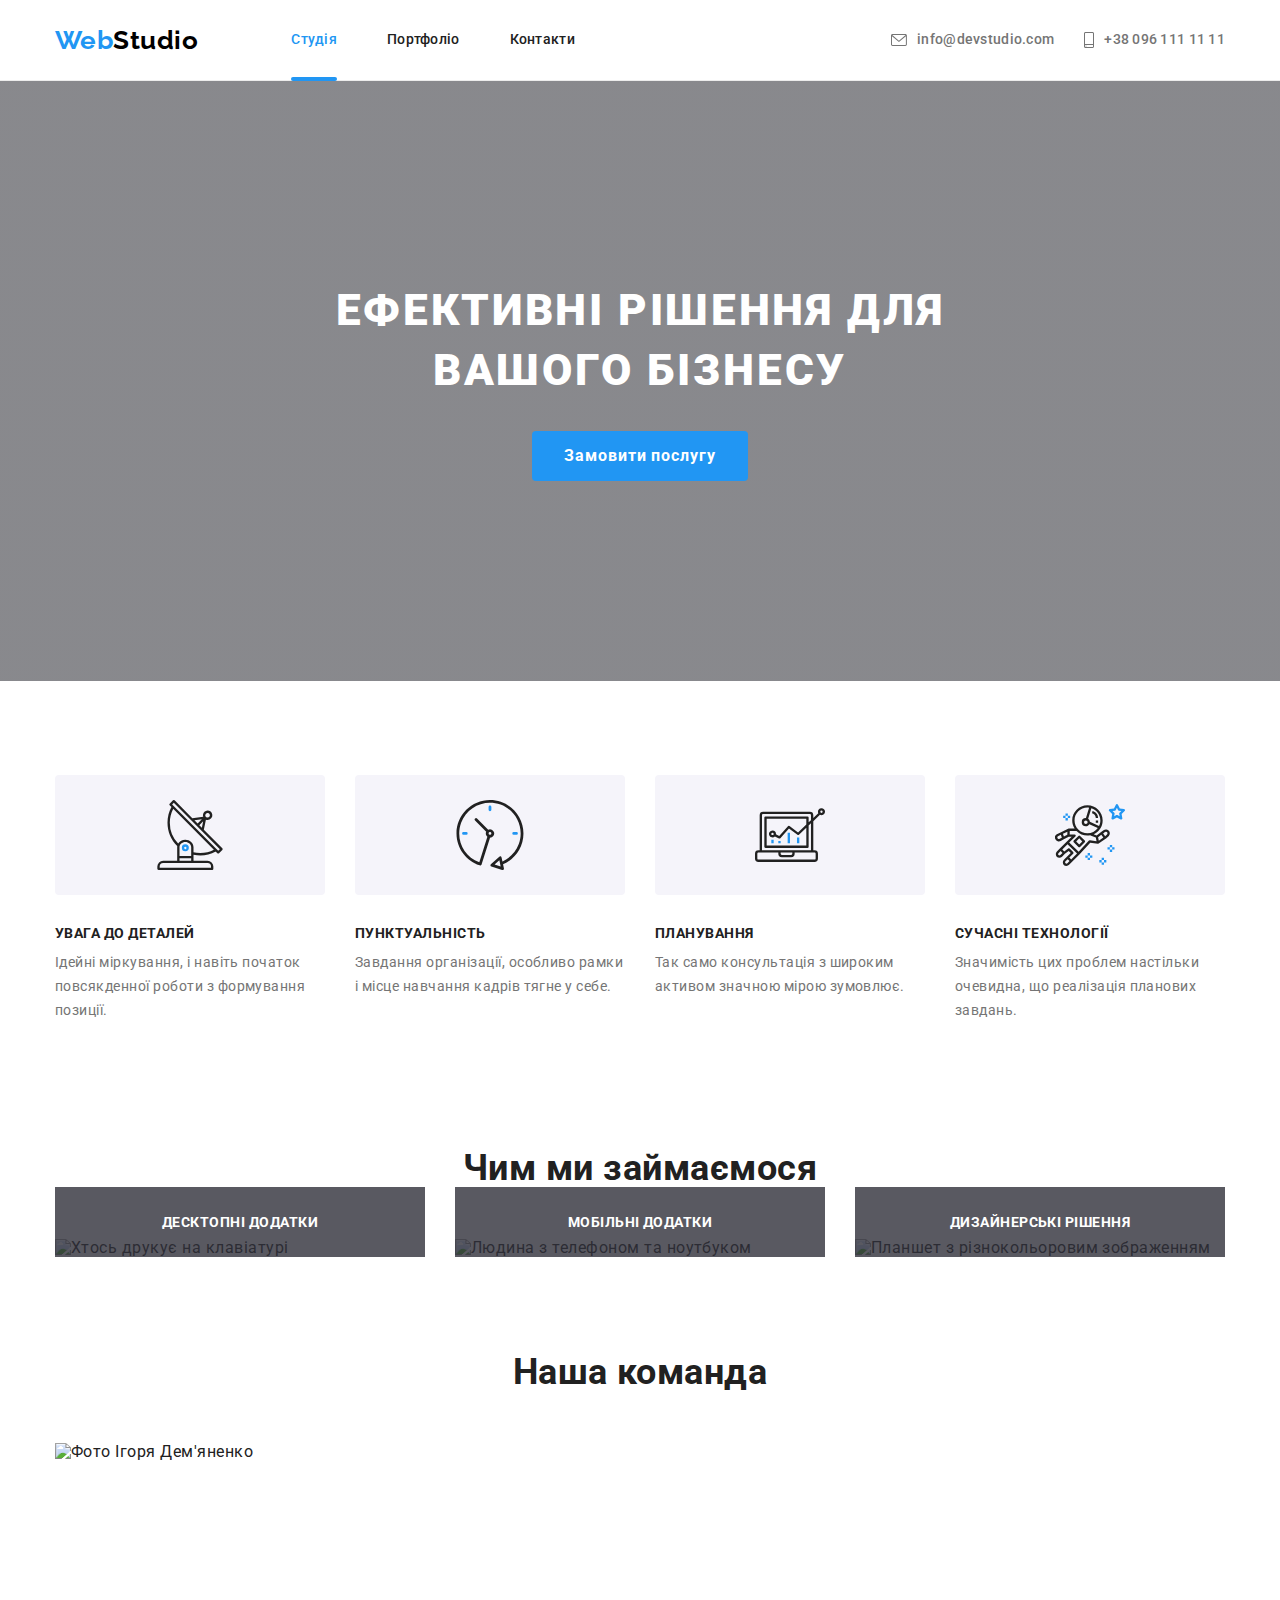
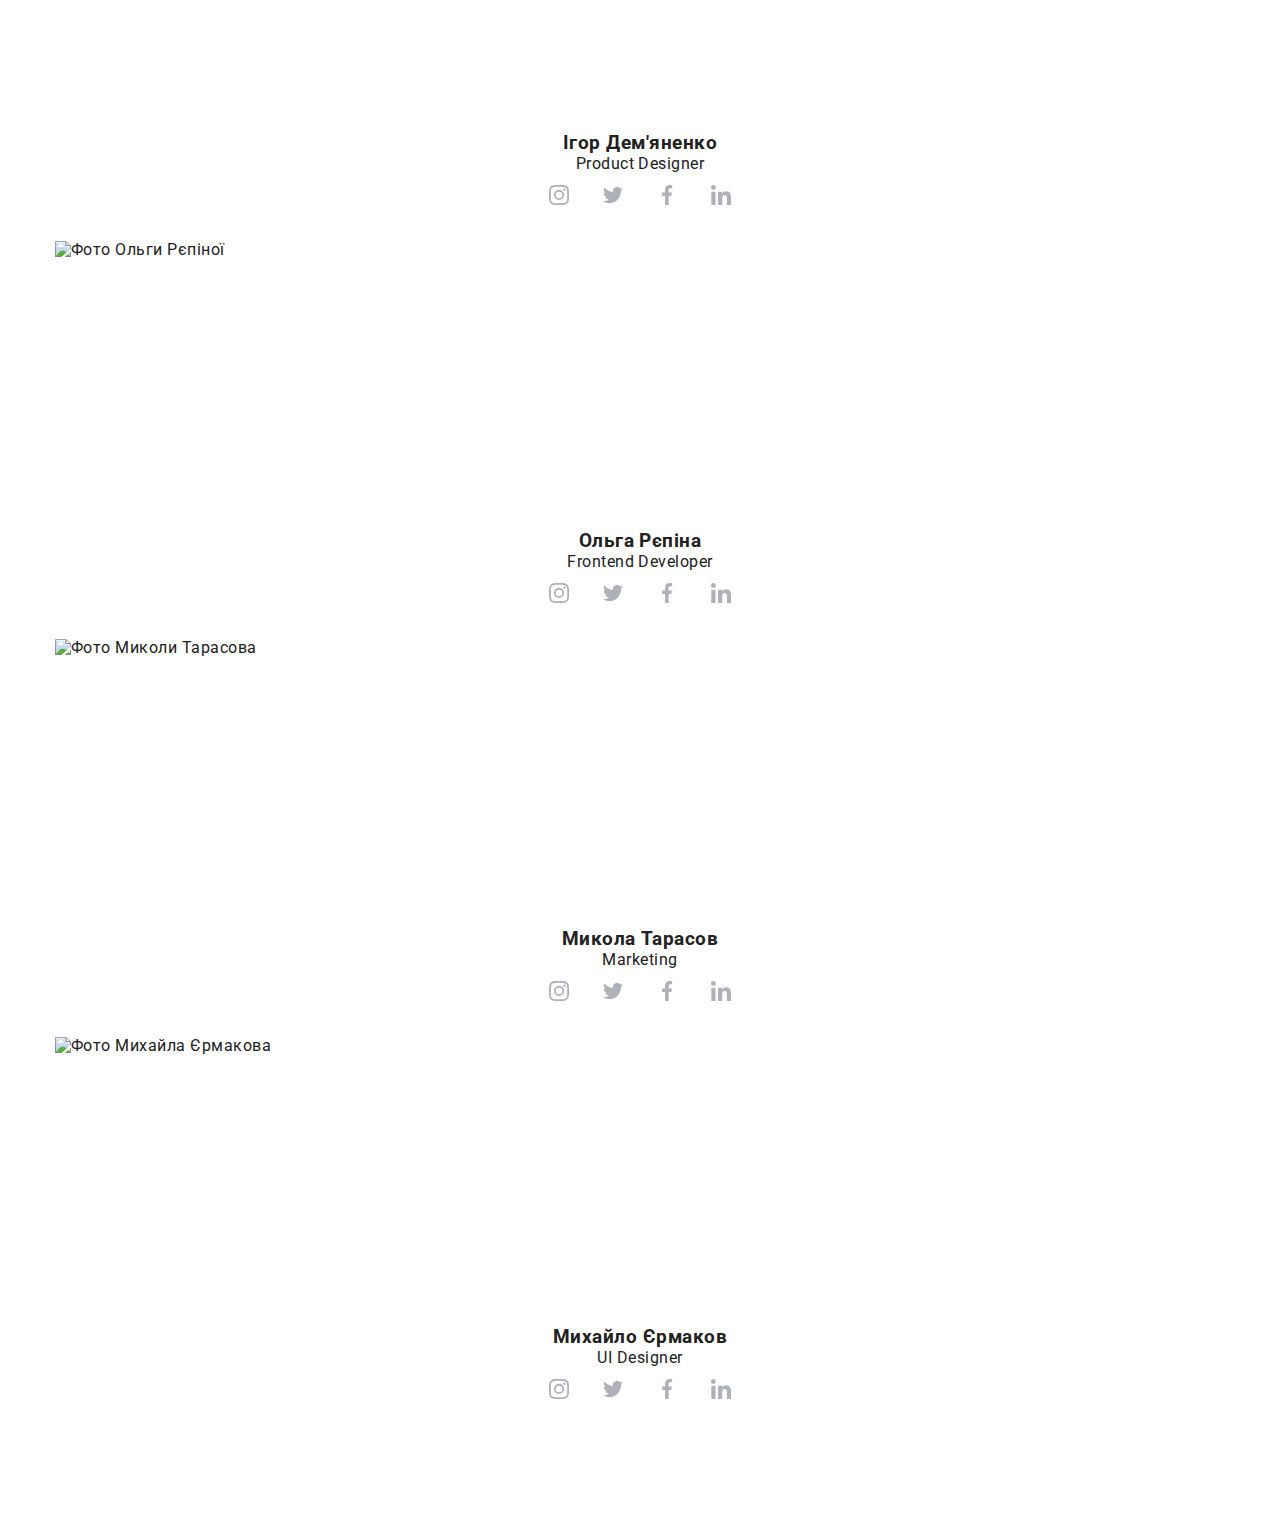
==== commit bbbea185: "some" ====
--- a/index.html
+++ b/index.html
@@ -272,7 +272,7 @@
       </section>
 
       <!-- Наша команда -->
-      <!-- <section class="team section">
+      <section class="team section">
         <div class="container">
           <h2 class="section-title">Наша команда</h2>
           <ul class="list flex-team">
@@ -549,7 +549,7 @@
             </li>
           </ul>
         </div>
-      </section> -->
+      </section>
 
       <!-- Постійні клієнти -->
       <!-- <section class="section section_top_padding">
--- a/css/main.min.css
+++ b/css/main.min.css
@@ -1 +1 @@
-:root{--main-font: roboto, sans-serif;--secondary-font: raleway, sans-serif;--main-text-color: #212121;--secondary-text-color: #757575;--accent-blue: #2196f3;--accent-white: #ffffff;--bgc-footer: #2f303a;--bgc-hero: #c4c4c4;--text-color-contacts: rgba(255, 255, 255, 0.6);--bgc-team-btn-portfolio: #f5f4fa;--text-color-logo-header: #000000;--btn-active: #188ce8;--header-border: #ececec;--portfolio-element-border: #eeeeee;--social-link-color: #afb1b8;--social-link-bgc-footer: rgba(255, 255, 255, 0.1);--box-shadow: rgba(0, 0, 0, 0.25);--transition-dur-func: 250ms cubic-bezier(0.4, 0, 0.2, 1)}.client__link,.modal-form-checkbox,.modal-close-btn,.social-list-link{display:flex;align-items:center;justify-content:center}.visually-hidden{position:absolute;white-space:nowrap;width:1px;height:1px;overflow:hidden;border:0;padding:0;clip:rect(0 0 0 0);clip-path:inset(50%);margin:-1px}body{color:var(--main-text-color);background-color:var(--accent-white);font-family:var(--main-font);letter-spacing:.03em}img{display:block;max-width:100%;height:auto}html{box-sizing:border-box}*,*::before,*::after{box-sizing:inherit}h1,h2,h3,p{margin-top:0;margin-bottom:0}ul{margin-top:0;margin-bottom:0;padding-left:0}.list{list-style:none}.link{text-decoration:none;display:block}.section{padding-bottom:60px}.section.section_top_padding{padding-top:60px}@media screen and (min-width: 1200px){.section{padding-bottom:94px}.section.section_top_padding{padding-top:94px}}.container{padding-left:15px;padding-right:15px}@media screen and (min-width: 480px){.container{width:480px;margin-left:auto;margin-right:auto}}@media screen and (min-width: 768px){.container{width:768px}}@media screen and (min-width: 1200px){.container{width:1200px}}@media screen and (max-width: 767px){.mobile-menu{position:fixed;top:0;left:0;z-index:100;width:100%;height:100%;background-color:var(--accent-white);opacity:0;visibility:hidden;pointer-events:none;transition:opacity var(--transition-dur-func),visibility var(--transition-dur-func)}.mobile-menu__container{display:flex;flex-direction:column;position:relative;padding-left:40px;height:100%}.mobile-menu.is-open{opacity:1;visibility:visible;pointer-events:auto}.mobile-menu__close-btn{position:absolute;top:10px;right:15px;background-color:rgba(0,0,0,0);border:0;padding:0;line-height:0;fill:currentColor}.mobile-menu__close-btn-icon{color:var(--main-text-color);transition:color var(--transition-dur-func)}.mobile-menu__close-btn:hover .mobile-menu__close-btn-icon,.mobile-menu__close-btn:focus .mobile-menu__close-btn-icon,.mobile-menu__close-btn:active .mobile-menu__close-btn-icon{color:var(--accent-blue)}}.logo{color:var(--accent-blue);font-family:var(--secondary-font);font-weight:700;font-size:24px;line-height:1.17}.logo__header_dark{color:var(--text-color-logo-header)}@media screen and (min-width: 768px){.logo__top{margin-right:87px}}@media screen and (min-width: 1200px){.logo{font-size:26px;line-height:1.19}.logo__top{margin-right:93px}}.section-title{color:var(--main-text-color);font-weight:700;font-size:36px;line-height:1.17;text-align:center;margin-bottom:50px}.btn{color:var(--main-text-color);background-color:var(--accent-white);cursor:pointer;border-radius:4px;border:none;display:inline-block}.btn.hero__btn{color:var(--accent-white);background-color:var(--accent-blue);font-size:16px;font-weight:700;line-height:1.875;letter-spacing:.06em;padding:10px 24px;min-width:200px;transition:color var(--transition-dur-func),background-color var(--transition-dur-func)}.btn.hero__btn:hover,.btn.hero__btn:focus{color:var(--accent-white);background-color:var(--btn-active)}@media screen and (min-width: 1200px){.btn.hero__btn{padding:10px 32px;min-width:216px}}.social-list{display:flex;justify-content:center;column-gap:10px}.social-list-link{width:44px;height:44px;border-radius:50%;background-color:var(--accent-white);color:var(--social-link-color);transition:color var(--transition-dur-func),background-color var(--transition-dur-func)}.social-list-link:hover,.social-list-link:focus{color:var(--accent-white);background-color:var(--accent-blue)}.join .social-list-link{color:var(--accent-white);background-color:var(--social-link-bgc-footer);transition:color var(--transition-dur-func),background-color var(--transition-dur-func)}.join .social-list-link:hover,.join .social-list-link:focus{color:var(--accent-white);background-color:var(--accent-blue)}.social-list-icon{fill:currentColor}.backdrop{position:fixed;top:0;left:0;z-index:100;width:100%;height:100%;background-color:rgba(0,0,0,.2);transition:opacity 250ms ease,visibility 250ms ease,transform 250ms linear}.backdrop.is-hidden{opacity:0;visibility:hidden;pointer-events:none;transform:scale(0)}.modal{position:absolute;top:50%;left:50%;transform:translate(-50%, -50%);width:528px;height:581px;padding:40px;background-color:var(--accent-white)}.modal-close-btn{position:absolute;top:8px;right:8px;padding:0;width:30px;height:30px;border-radius:50%;border:1px solid rgba(0,0,0,.1);background-color:rgba(0,0,0,0);cursor:pointer;fill:currentColor}.close-icon{color:var(--text-color-logo-header);transition:color var(--transition-dur-func)}.modal-close-btn:hover .close-icon,.modal-close-btn:focus .close-icon{color:var(--accent-blue)}.modal-form-title{font-weight:700;font-size:20px;line-height:1.15;text-align:center;margin-bottom:12px}.modal-form{display:flex;flex-direction:column}.modal-form-field{margin-bottom:10px}.modal-form-field.last{margin-bottom:20px}.modal-form-field-name{display:block;font-weight:400;font-size:12px;line-height:1.17;letter-spacing:.01em;color:var(--secondary-text-color);margin-bottom:4px}.modal-form-input-wrapper{position:relative;display:block;color:var(--main-text-color)}.modal-form-input{width:100%;height:40px;border:1px solid rgba(33,33,33,.2);border-radius:4px;padding-left:42px;cursor:pointer;transition:border-color var(--transition-dur-func)}.modal-form-input:focus{outline:none;border-color:var(--accent-blue)}.modal-form-input-icon{position:absolute;top:50%;left:12px;transform:translateY(-50%);fill:currentColor;transition:color var(--transition-dur-func)}.modal-form-input:focus+.modal-form-input-icon{color:var(--accent-blue)}.modal-form-message{width:100%;height:120px;border:1px solid rgba(33,33,33,.2);border-radius:4px;padding:12px 16px;resize:none;transition:border-color var(--transition-dur-func)}.modal-form-message::placeholder{font-size:12px;line-height:1.17;letter-spacing:.01em;color:rgba(117,117,117,.5)}.modal-form-message:focus{outline:none;border-color:var(--accent-blue)}.modal-form-checkbox{margin-bottom:30px}.modal-form-own-checkbox{border:2px solid var(--main-text-color);border-radius:2px;cursor:pointer;margin-right:8px;transition:box-shadow var(--transition-dur-func)}.modal-form-check:checked+.modal-form-own-checkbox{border:none}.modal-form-check:focus+.modal-form-own-checkbox{box-shadow:0 0 0 1.5px var(--text-color-logo-header)}.modal-form-own-checkbox-icon{display:none}.modal-form-check:checked+.modal-form-own-checkbox .modal-form-own-checkbox-icon{display:block}.modal-form-checkbox-text{font-size:14px;line-height:1.71;color:var(--secondary-text-color)}.modal-form-checkbox-link{font-size:14px;line-height:1.71;color:var(--accent-blue)}.modal-form-submit{color:var(--accent-white);background-color:var(--accent-blue);cursor:pointer;border-radius:4px;border:none;display:inline-block;font-weight:700;font-size:16px;line-height:1.88;letter-spacing:.06em;padding:10px 52px;min-width:200px;align-self:center;box-shadow:0px 4px 4px rgba(0,0,0,.15);transition:color var(--transition-dur-func),background-color var(--transition-dur-func)}.modal-form-submit:hover,.modal-form-submit:focus{color:var(--accent-white);background-color:var(--btn-active)}@media screen and (max-width: 767px){.site-nav{display:none}.auth-nav{display:none}.page-header{padding-top:10px;padding-bottom:10px}.page-header .open-mobile-menu{line-height:0;border:none;background-color:rgba(0,0,0,0);padding:0}.page-header .mob-site-nav .link{color:var(--main-text-color);font-weight:500;font-size:40px;line-height:1.175;letter-spacing:.02em}.page-header .mob-site-nav .mob-site-nav_current{color:var(--accent-blue)}.page-header .mob-site-nav__item:first-child{padding-top:48px}.page-header .mob-site-nav__item:not(:last-child){margin-bottom:32px}.page-header .mob-auth-nav .phone{font-weight:500;font-size:34px;line-height:1.18;letter-spacing:.02em;color:var(--accent-blue);margin-bottom:32px}.page-header .mob-auth-nav .mail{font-weight:500;font-size:24px;line-height:1.17;letter-spacing:.02em;color:var(--secondary-text-color);margin-bottom:64px}.page-header .mob-menu__wrapper{margin-top:auto}.page-header .mob-social-list{display:flex;flex-wrap:wrap;margin-bottom:48px}.page-header .mob-social-list__link{font-weight:500;font-size:18px;line-height:1.22;letter-spacing:.02em;color:var(--accent-blue);align-items:baseline}.page-header .mob-social-list__item:not(:last-child){margin-right:10px;padding-right:10px;border-right:1px solid rgba(33,33,33,.2)}}.page-header{background-color:var(--accent-white);border-bottom:1px solid var(--header-border)}.page-header__flex{display:flex;align-items:center;justify-content:space-between}@media screen and (min-width: 768px){.mob-site-nav,.mob-auth-nav,.mob-social-list,.open-mobile-menu,.mobile-menu__close-btn{display:none}.page-header__flex{justify-content:flex-start}.page-navigation{display:flex;align-items:center}.site-nav{display:flex}.site-nav .site-nav__item:not(:last-child){margin-right:50px}.site-nav .link{position:relative;display:block;padding-top:32px;padding-bottom:32px;color:var(--main-text-color);font-weight:500;font-size:14px;line-height:1.14;letter-spacing:.02em;transition:color var(--transition-dur-func)}.site-nav .link:hover,.site-nav .link:focus{color:var(--accent-blue)}.site-nav .site-nav_current{color:var(--accent-blue)}.site-nav .site-nav_current::after{position:absolute;left:0;bottom:-1px;display:block;width:100%;height:4px;background-color:var(--accent-blue);border-radius:2px;content:""}.auth-nav{display:flex;flex-direction:column;margin-left:auto}.auth-nav .link{display:flex;align-items:center;color:var(--secondary-text-color);font-weight:500;font-size:12px;line-height:1.17;letter-spacing:.02em;transition:color var(--transition-dur-func)}.auth-nav .link:hover,.auth-nav .link:focus{color:var(--accent-blue)}.auth-nav .site-nav__item:not(:last-child){margin-bottom:10px}.auth-nav .site-nav__mail,.auth-nav .site-nav__phone{fill:currentColor;margin-right:8px}}@media screen and (min-width: 1200px){.page-header{padding:0}.auth-nav{flex-direction:row;align-items:center}.auth-nav .site-nav__item.site-nav__item:not(:last-child){margin-right:30px}.auth-nav .link{justify-content:center;padding-top:32px;padding-bottom:32px;font-size:14px;line-height:1.14}.auth-nav .site-nav__item:not(:last-child){margin-bottom:0}.auth-nav .site-nav__mail,.auth-nav .site-nav__phone{margin-right:10px}}.hero{text-align:center;padding-top:118px;padding-bottom:118px}.hero__title{color:var(--accent-white);font-weight:900;font-size:26px;line-height:1.62;letter-spacing:.06em;text-transform:uppercase;margin-bottom:30px}.hero__overlay{margin-left:auto;margin-right:auto;background-repeat:no-repeat;background-position:center;background-size:cover;background-color:var(--bgc-hero)}@media screen and (max-width: 767px){.hero__overlay{max-width:480px;height:400px;background-image:linear-gradient(rgba(47, 48, 58, 0.4), rgba(47, 48, 58, 0.4)),url(../images/mobile/hero-mob.jpg)}}@media screen and (min-device-pixel-ratio: 2)and (max-width: 767px),screen and (min-resolution: 192dpi)and (max-width: 767px),screen and (min-resolution: 2dppx)and (max-width: 767px){.hero__overlay{background-image:linear-gradient(rgba(47, 48, 58, 0.4), rgba(47, 48, 58, 0.4)),url(../images/mobile/hero@2x-mob.jpg)}}@media screen and (min-width: 768px){.hero__overlay{max-width:768px;height:400px;background-image:linear-gradient(rgba(47, 48, 58, 0.4), rgba(47, 48, 58, 0.4)),url(../images/tablet/hero-tab.jpg)}}@media screen and (min-device-pixel-ratio: 2)and (min-width: 768px),screen and (min-resolution: 192dpi)and (min-width: 768px),screen and (min-resolution: 2dppx)and (min-width: 768px){.hero__overlay{background-image:linear-gradient(rgba(47, 48, 58, 0.4), rgba(47, 48, 58, 0.4)),url(../images/tablet/hero-tab@2x.jpg)}}@media screen and (min-width: 1200px){.hero{padding-top:200px;padding-bottom:200px}.hero__title{font-size:44px;line-height:1.36}.hero__overlay{max-width:1600px;height:600px;background-image:linear-gradient(rgba(47, 48, 58, 0.4), rgba(47, 48, 58, 0.4)),url(../images/desktop/hero-desk.jpg)}}@media screen and (min-device-pixel-ratio: 2)and (min-width: 1200px),screen and (min-resolution: 192dpi)and (min-width: 1200px),screen and (min-resolution: 2dppx)and (min-width: 1200px){.hero__overlay{background-image:linear-gradient(rgba(47, 48, 58, 0.4), rgba(47, 48, 58, 0.4)),url(../images/desktop/hero-desk@2x.jpg)}}.advantage__element{width:450px;margin-bottom:30px}.advantage__element:last-child{margin-bottom:0}.advantage__title{font-size:14px;font-weight:700;line-height:1.1428571429;text-transform:uppercase;margin-bottom:10px;text-align:center}.advantage__paragraph{color:var(--secondary-text-color);font-size:14px;line-height:1.71}.advantage__thumb{display:flex;align-items:center;justify-content:center;width:450px;height:120px;border-radius:4px;background-color:var(--bgc-team-btn-portfolio);margin-bottom:30px}@media screen and (min-width: 768px){.advantage{display:flex;flex-wrap:wrap;column-gap:30px}.advantage__element{width:354px}.advantage__element:nth-last-child(-n+2){margin-bottom:0}.advantage__title{text-align:start}.advantage__thumb{width:354px}}@media screen and (min-width: 1200px){.advantage{flex-wrap:wrap;column-gap:30px}.advantage__element{width:270px}.advantage__element:last-child{margin-right:0}.advantage__thumb{width:270px}}@media screen and (max-width: 1199px){.section__hidden{display:none}}@media screen and (min-width: 1200px){.section__hidden{display:block}.flex-container{display:flex;flex-wrap:wrap}.flex-element{width:370px;margin-right:30px;margin-bottom:30px;position:relative}.flex-element:nth-child(3n){margin-right:0}.flex-element:nth-last-child(-n+3){margin-bottom:0}.flex-element-overlay{position:absolute;bottom:0;left:0;width:100%;height:70px;display:flex;justify-content:center;align-items:center;font-weight:700;font-size:14px;line-height:1.14px;text-align:center;text-transform:uppercase;color:var(--accent-white);background-color:rgba(47,48,58,.8);overflow:auto}}.team-content{padding:30px 0;text-align:center}.team-title{color:var(--main-text-color);font-weight:500;font-size:16px;line-height:1.19;margin-bottom:10px}.team-paragraph{color:var(--secondary-text-color);font-size:16px;line-height:1.19;margin-bottom:16px}.section.team{background-color:var(--bgc-team-btn-portfolio);padding-top:94px}.flex-team{display:flex}.flex-team-element{width:270px;margin-right:30px;background-color:var(--accent-white);border-radius:0px 0px 4px 4px;box-shadow:0px 4px 4px var(--box-shadow)}.flex-team-element:last-child{margin-right:0}.client{display:flex;justify-content:center;column-gap:30px}.client__link{width:170px;height:92px;border:1px solid var(--social-link-color);color:var(--social-link-color);border-radius:4px;transition:color var(--transition-dur-func),border var(--transition-dur-func)}.client__link:hover,.client__link:focus{color:var(--accent-blue);border:1px solid var(--accent-blue)}.client__icon{fill:currentColor}.examples-link{transition:box-shadow var(--transition-dur-func)}.examples-link:hover,.examples-link:focus{box-shadow:0px 4px 4px var(--box-shadow)}.examples-overlay{position:absolute;top:0;left:0;width:100%;height:100%;padding:63px 24px;font-size:18px;line-height:1.56;text-align:center;color:var(--accent-white);background-color:rgba(33,150,243,.9);overflow:auto;transform:translateY(100%);transition:transform 250ms linear}.examples-link:hover .examples-overlay,.examples-link:focus .examples-overlay{transform:translateY(0%)}.examples-title{color:var(--main-text-color);font-weight:700;font-size:18px;line-height:2;letter-spacing:.06em;margin-bottom:4px}.examples-paragraph{color:var(--secondary-text-color);font-size:16px;line-height:1.88}.elements-border{border:1px solid var(--portfolio-element-border);border-top:0;padding:20px 24px}.examples-wrapper{position:relative;overflow:hidden}.footer{background-color:var(--bgc-footer);padding-top:60px;padding-bottom:60px}.footer-contacts:not(:last-child){margin-bottom:9px}.adress{color:var(--accent-white);font-size:14px;line-height:1.71;font-style:normal;transition:color var(--transition-dur-func)}.adress:hover,.adress:focus{color:var(--accent-blue)}.contacts{color:var(--text-color-contacts);font-size:14px;line-height:1.71;font-style:normal;transition:color var(--transition-dur-func)}.contacts:hover,.contacts:focus{color:var(--accent-blue)}.join{width:206px;height:80px;margin-left:70px}.join-title{font-weight:700;font-size:14px;line-height:1.14;text-transform:uppercase;color:var(--accent-white);margin-bottom:20px}.footer-flex{display:flex;align-items:baseline}.mail-input-wrapper{margin-left:auto}.mail-input-title{font-weight:700;font-size:14px;line-height:1.14;text-transform:uppercase;color:var(--accent-white);margin-bottom:20px}.mail-input{display:flex}.mail-input-input{width:358px;height:50px;margin-right:12px;padding-left:16px;color:var(--accent-white);border:1px solid rgba(255,255,255,.3);box-shadow:0px 4px 4px rgba(0,0,0,.15);border-radius:4px;background-color:var(--bgc-footer)}.mail-input-input::placeholder{font-size:16px;line-height:1.25;color:var(--text-color-contacts)}.mail-input-btn{display:flex;align-items:center;justify-content:center;width:200px;height:50px;cursor:pointer;border:none;background-color:var(--accent-blue);border-radius:4px;box-shadow:0px 4px 4px rgba(0,0,0,.15)}.mail-input-btn-text{font-weight:700;font-size:16px;line-height:1.88;letter-spacing:.06em;color:var(--accent-white);padding-right:10px}.send-icon{fill:var(--accent-white)}/*# sourceMappingURL=main.min.css.map */+:root{--main-font: roboto, sans-serif;--secondary-font: raleway, sans-serif;--main-text-color: #212121;--secondary-text-color: #757575;--accent-blue: #2196f3;--accent-white: #ffffff;--bgc-footer: #2f303a;--bgc-hero: #c4c4c4;--text-color-contacts: rgba(255, 255, 255, 0.6);--bgc-team-btn-portfolio: #f5f4fa;--text-color-logo-header: #000000;--btn-active: #188ce8;--header-border: #ececec;--portfolio-element-border: #eeeeee;--social-link-color: #afb1b8;--social-link-bgc-footer: rgba(255, 255, 255, 0.1);--box-shadow: rgba(0, 0, 0, 0.25);--transition-dur-func: 250ms cubic-bezier(0.4, 0, 0.2, 1)}.client__link,.modal-form-checkbox,.modal-close-btn,.social-list-link{display:flex;align-items:center;justify-content:center}.visually-hidden{position:absolute;white-space:nowrap;width:1px;height:1px;overflow:hidden;border:0;padding:0;clip:rect(0 0 0 0);clip-path:inset(50%);margin:-1px}body{color:var(--main-text-color);background-color:var(--accent-white);font-family:var(--main-font);letter-spacing:.03em}img{display:block;max-width:100%;height:auto}html{box-sizing:border-box}*,*::before,*::after{box-sizing:inherit}h1,h2,h3,p{margin-top:0;margin-bottom:0}ul{margin-top:0;margin-bottom:0;padding-left:0}.list{list-style:none}.link{text-decoration:none;display:block}.section{padding-bottom:60px}.section.section_top_padding{padding-top:60px}@media screen and (min-width: 1200px){.section{padding-bottom:94px}.section.section_top_padding{padding-top:94px}}.container{padding-left:15px;padding-right:15px}@media screen and (min-width: 480px){.container{width:480px;margin-left:auto;margin-right:auto}}@media screen and (min-width: 768px){.container{width:768px}}@media screen and (min-width: 1200px){.container{width:1200px}}@media screen and (max-width: 767px){.mobile-menu{position:fixed;top:0;left:0;z-index:100;width:100%;height:100%;background-color:var(--accent-white);opacity:0;visibility:hidden;pointer-events:none;transition:opacity var(--transition-dur-func),visibility var(--transition-dur-func)}.mobile-menu__container{display:flex;flex-direction:column;position:relative;padding-left:40px;height:100%}.mobile-menu.is-open{opacity:1;visibility:visible;pointer-events:auto}.mobile-menu__close-btn{position:absolute;top:10px;right:15px;background-color:rgba(0,0,0,0);border:0;padding:0;line-height:0;fill:currentColor}.mobile-menu__close-btn-icon{color:var(--main-text-color);transition:color var(--transition-dur-func)}.mobile-menu__close-btn:hover .mobile-menu__close-btn-icon,.mobile-menu__close-btn:focus .mobile-menu__close-btn-icon,.mobile-menu__close-btn:active .mobile-menu__close-btn-icon{color:var(--accent-blue)}}.logo{color:var(--accent-blue);font-family:var(--secondary-font);font-weight:700;font-size:24px;line-height:1.17}.logo__header_dark{color:var(--text-color-logo-header)}@media screen and (min-width: 768px){.logo__top{margin-right:87px}}@media screen and (min-width: 1200px){.logo{font-size:26px;line-height:1.19}.logo__top{margin-right:93px}}.section-title{font-weight:700;text-align:center;font-size:28px;line-height:1.18;margin-bottom:30px}@media screen and (min-width: 1200px){.section-title{font-size:36px;line-height:1.17;margin-bottom:50px}}.btn{color:var(--main-text-color);background-color:var(--accent-white);cursor:pointer;border-radius:4px;border:none;display:inline-block}.btn.hero__btn{color:var(--accent-white);background-color:var(--accent-blue);font-size:16px;font-weight:700;line-height:1.875;letter-spacing:.06em;padding:10px 24px;min-width:200px;transition:color var(--transition-dur-func),background-color var(--transition-dur-func)}.btn.hero__btn:hover,.btn.hero__btn:focus{color:var(--accent-white);background-color:var(--btn-active)}@media screen and (min-width: 1200px){.btn.hero__btn{padding:10px 32px;min-width:216px}}.social-list{display:flex;justify-content:center;column-gap:10px}.social-list-link{width:44px;height:44px;border-radius:50%;background-color:var(--accent-white);color:var(--social-link-color);transition:color var(--transition-dur-func),background-color var(--transition-dur-func)}.social-list-link:hover,.social-list-link:focus{color:var(--accent-white);background-color:var(--accent-blue)}.join .social-list-link{color:var(--accent-white);background-color:var(--social-link-bgc-footer);transition:color var(--transition-dur-func),background-color var(--transition-dur-func)}.join .social-list-link:hover,.join .social-list-link:focus{color:var(--accent-white);background-color:var(--accent-blue)}.social-list-icon{fill:currentColor}.backdrop{position:fixed;top:0;left:0;z-index:100;width:100%;height:100%;background-color:rgba(0,0,0,.2);transition:opacity 250ms ease,visibility 250ms ease,transform 250ms linear}.backdrop.is-hidden{opacity:0;visibility:hidden;pointer-events:none;transform:scale(0)}.modal{position:absolute;top:50%;left:50%;transform:translate(-50%, -50%);width:528px;height:581px;padding:40px;background-color:var(--accent-white)}.modal-close-btn{position:absolute;top:8px;right:8px;padding:0;width:30px;height:30px;border-radius:50%;border:1px solid rgba(0,0,0,.1);background-color:rgba(0,0,0,0);cursor:pointer;fill:currentColor}.close-icon{color:var(--text-color-logo-header);transition:color var(--transition-dur-func)}.modal-close-btn:hover .close-icon,.modal-close-btn:focus .close-icon{color:var(--accent-blue)}.modal-form-title{font-weight:700;font-size:20px;line-height:1.15;text-align:center;margin-bottom:12px}.modal-form{display:flex;flex-direction:column}.modal-form-field{margin-bottom:10px}.modal-form-field.last{margin-bottom:20px}.modal-form-field-name{display:block;font-weight:400;font-size:12px;line-height:1.17;letter-spacing:.01em;color:var(--secondary-text-color);margin-bottom:4px}.modal-form-input-wrapper{position:relative;display:block;color:var(--main-text-color)}.modal-form-input{width:100%;height:40px;border:1px solid rgba(33,33,33,.2);border-radius:4px;padding-left:42px;cursor:pointer;transition:border-color var(--transition-dur-func)}.modal-form-input:focus{outline:none;border-color:var(--accent-blue)}.modal-form-input-icon{position:absolute;top:50%;left:12px;transform:translateY(-50%);fill:currentColor;transition:color var(--transition-dur-func)}.modal-form-input:focus+.modal-form-input-icon{color:var(--accent-blue)}.modal-form-message{width:100%;height:120px;border:1px solid rgba(33,33,33,.2);border-radius:4px;padding:12px 16px;resize:none;transition:border-color var(--transition-dur-func)}.modal-form-message::placeholder{font-size:12px;line-height:1.17;letter-spacing:.01em;color:rgba(117,117,117,.5)}.modal-form-message:focus{outline:none;border-color:var(--accent-blue)}.modal-form-checkbox{margin-bottom:30px}.modal-form-own-checkbox{border:2px solid var(--main-text-color);border-radius:2px;cursor:pointer;margin-right:8px;transition:box-shadow var(--transition-dur-func)}.modal-form-check:checked+.modal-form-own-checkbox{border:none}.modal-form-check:focus+.modal-form-own-checkbox{box-shadow:0 0 0 1.5px var(--text-color-logo-header)}.modal-form-own-checkbox-icon{display:none}.modal-form-check:checked+.modal-form-own-checkbox .modal-form-own-checkbox-icon{display:block}.modal-form-checkbox-text{font-size:14px;line-height:1.71;color:var(--secondary-text-color)}.modal-form-checkbox-link{font-size:14px;line-height:1.71;color:var(--accent-blue)}.modal-form-submit{color:var(--accent-white);background-color:var(--accent-blue);cursor:pointer;border-radius:4px;border:none;display:inline-block;font-weight:700;font-size:16px;line-height:1.88;letter-spacing:.06em;padding:10px 52px;min-width:200px;align-self:center;box-shadow:0px 4px 4px rgba(0,0,0,.15);transition:color var(--transition-dur-func),background-color var(--transition-dur-func)}.modal-form-submit:hover,.modal-form-submit:focus{color:var(--accent-white);background-color:var(--btn-active)}@media screen and (max-width: 767px){.site-nav{display:none}.auth-nav{display:none}.page-header{padding-top:10px;padding-bottom:10px}.page-header .open-mobile-menu{line-height:0;border:none;background-color:rgba(0,0,0,0);padding:0}.page-header .mob-site-nav .link{color:var(--main-text-color);font-weight:500;font-size:40px;line-height:1.175;letter-spacing:.02em}.page-header .mob-site-nav .mob-site-nav_current{color:var(--accent-blue)}.page-header .mob-site-nav__item:first-child{padding-top:48px}.page-header .mob-site-nav__item:not(:last-child){margin-bottom:32px}.page-header .mob-auth-nav .phone{font-weight:500;font-size:34px;line-height:1.18;letter-spacing:.02em;color:var(--accent-blue);margin-bottom:32px}.page-header .mob-auth-nav .mail{font-weight:500;font-size:24px;line-height:1.17;letter-spacing:.02em;color:var(--secondary-text-color);margin-bottom:64px}.page-header .mob-menu__wrapper{margin-top:auto}.page-header .mob-social-list{display:flex;flex-wrap:wrap;margin-bottom:48px}.page-header .mob-social-list__link{font-weight:500;font-size:18px;line-height:1.22;letter-spacing:.02em;color:var(--accent-blue);align-items:baseline}.page-header .mob-social-list__item:not(:last-child){margin-right:10px;padding-right:10px;border-right:1px solid rgba(33,33,33,.2)}}.page-header{background-color:var(--accent-white);border-bottom:1px solid var(--header-border)}.page-header__flex{display:flex;align-items:center;justify-content:space-between}@media screen and (min-width: 768px){.mob-site-nav,.mob-auth-nav,.mob-social-list,.open-mobile-menu,.mobile-menu__close-btn{display:none}.page-header__flex{justify-content:flex-start}.page-navigation{display:flex;align-items:center}.site-nav{display:flex}.site-nav .site-nav__item:not(:last-child){margin-right:50px}.site-nav .link{position:relative;display:block;padding-top:32px;padding-bottom:32px;color:var(--main-text-color);font-weight:500;font-size:14px;line-height:1.14;letter-spacing:.02em;transition:color var(--transition-dur-func)}.site-nav .link:hover,.site-nav .link:focus{color:var(--accent-blue)}.site-nav .site-nav_current{color:var(--accent-blue)}.site-nav .site-nav_current::after{position:absolute;left:0;bottom:-1px;display:block;width:100%;height:4px;background-color:var(--accent-blue);border-radius:2px;content:""}.auth-nav{display:flex;flex-direction:column;margin-left:auto}.auth-nav .link{display:flex;align-items:center;color:var(--secondary-text-color);font-weight:500;font-size:12px;line-height:1.17;letter-spacing:.02em;transition:color var(--transition-dur-func)}.auth-nav .link:hover,.auth-nav .link:focus{color:var(--accent-blue)}.auth-nav .site-nav__item:not(:last-child){margin-bottom:10px}.auth-nav .site-nav__mail,.auth-nav .site-nav__phone{fill:currentColor;margin-right:8px}}@media screen and (min-width: 1200px){.page-header{padding:0}.auth-nav{flex-direction:row;align-items:center}.auth-nav .site-nav__item.site-nav__item:not(:last-child){margin-right:30px}.auth-nav .link{justify-content:center;padding-top:32px;padding-bottom:32px;font-size:14px;line-height:1.14}.auth-nav .site-nav__item:not(:last-child){margin-bottom:0}.auth-nav .site-nav__mail,.auth-nav .site-nav__phone{margin-right:10px}}.hero{text-align:center;padding-top:118px;padding-bottom:118px}.hero__title{color:var(--accent-white);font-weight:900;font-size:26px;line-height:1.62;letter-spacing:.06em;text-transform:uppercase;margin-bottom:30px}.hero__overlay{margin-left:auto;margin-right:auto;background-repeat:no-repeat;background-position:center;background-size:cover;background-color:var(--bgc-hero)}@media screen and (max-width: 767px){.hero__overlay{max-width:480px;height:400px;background-image:linear-gradient(rgba(47, 48, 58, 0.4), rgba(47, 48, 58, 0.4)),url(../images/mobile/hero-mob.jpg)}}@media screen and (min-device-pixel-ratio: 2)and (max-width: 767px),screen and (min-resolution: 192dpi)and (max-width: 767px),screen and (min-resolution: 2dppx)and (max-width: 767px){.hero__overlay{background-image:linear-gradient(rgba(47, 48, 58, 0.4), rgba(47, 48, 58, 0.4)),url(../images/mobile/hero@2x-mob.jpg)}}@media screen and (min-width: 768px){.hero__overlay{max-width:768px;height:400px;background-image:linear-gradient(rgba(47, 48, 58, 0.4), rgba(47, 48, 58, 0.4)),url(../images/tablet/hero-tab.jpg)}}@media screen and (min-device-pixel-ratio: 2)and (min-width: 768px),screen and (min-resolution: 192dpi)and (min-width: 768px),screen and (min-resolution: 2dppx)and (min-width: 768px){.hero__overlay{background-image:linear-gradient(rgba(47, 48, 58, 0.4), rgba(47, 48, 58, 0.4)),url(../images/tablet/hero-tab@2x.jpg)}}@media screen and (min-width: 1200px){.hero{padding-top:200px;padding-bottom:200px}.hero__title{font-size:44px;line-height:1.36}.hero__overlay{max-width:1600px;height:600px;background-image:linear-gradient(rgba(47, 48, 58, 0.4), rgba(47, 48, 58, 0.4)),url(../images/desktop/hero-desk.jpg)}}@media screen and (min-device-pixel-ratio: 2)and (min-width: 1200px),screen and (min-resolution: 192dpi)and (min-width: 1200px),screen and (min-resolution: 2dppx)and (min-width: 1200px){.hero__overlay{background-image:linear-gradient(rgba(47, 48, 58, 0.4), rgba(47, 48, 58, 0.4)),url(../images/desktop/hero-desk@2x.jpg)}}.advantage__element{width:450px;margin-bottom:30px}.advantage__element:last-child{margin-bottom:0}.advantage__title{font-size:14px;font-weight:700;line-height:1.1428571429;text-transform:uppercase;margin-bottom:10px;text-align:center}.advantage__paragraph{color:var(--secondary-text-color);font-size:14px;line-height:1.71}.advantage__thumb{display:flex;align-items:center;justify-content:center;width:450px;height:120px;border-radius:4px;background-color:var(--bgc-team-btn-portfolio);margin-bottom:30px}@media screen and (min-width: 768px){.advantage{display:flex;flex-wrap:wrap;column-gap:30px}.advantage__element{width:354px}.advantage__element:nth-last-child(-n+2){margin-bottom:0}.advantage__title{text-align:start}.advantage__thumb{width:354px}}@media screen and (min-width: 1200px){.advantage{flex-wrap:wrap;column-gap:30px}.advantage__element{width:270px}.advantage__element:last-child{margin-right:0}.advantage__thumb{width:270px}}@media screen and (max-width: 1199px){.section__hidden{display:none}}@media screen and (min-width: 1200px){.section__hidden{display:block}.flex-container{display:flex;flex-wrap:wrap}.flex-element{width:370px;margin-right:30px;margin-bottom:30px;position:relative}.flex-element:nth-child(3n){margin-right:0}.flex-element:nth-last-child(-n+3){margin-bottom:0}.flex-element-overlay{position:absolute;bottom:0;left:0;width:100%;height:70px;display:flex;justify-content:center;align-items:center;font-weight:700;font-size:14px;line-height:1.14px;text-align:center;text-transform:uppercase;color:var(--accent-white);background-color:rgba(47,48,58,.8);overflow:auto}}.team-content{padding-top:30px;padding-bottom:24px;text-align:center}.client{display:flex;justify-content:center;column-gap:30px}.client__link{width:170px;height:92px;border:1px solid var(--social-link-color);color:var(--social-link-color);border-radius:4px;transition:color var(--transition-dur-func),border var(--transition-dur-func)}.client__link:hover,.client__link:focus{color:var(--accent-blue);border:1px solid var(--accent-blue)}.client__icon{fill:currentColor}.examples-link{transition:box-shadow var(--transition-dur-func)}.examples-link:hover,.examples-link:focus{box-shadow:0px 4px 4px var(--box-shadow)}.examples-overlay{position:absolute;top:0;left:0;width:100%;height:100%;padding:63px 24px;font-size:18px;line-height:1.56;text-align:center;color:var(--accent-white);background-color:rgba(33,150,243,.9);overflow:auto;transform:translateY(100%);transition:transform 250ms linear}.examples-link:hover .examples-overlay,.examples-link:focus .examples-overlay{transform:translateY(0%)}.examples-title{color:var(--main-text-color);font-weight:700;font-size:18px;line-height:2;letter-spacing:.06em;margin-bottom:4px}.examples-paragraph{color:var(--secondary-text-color);font-size:16px;line-height:1.88}.elements-border{border:1px solid var(--portfolio-element-border);border-top:0;padding:20px 24px}.examples-wrapper{position:relative;overflow:hidden}.footer{background-color:var(--bgc-footer);padding-top:60px;padding-bottom:60px}.footer-contacts:not(:last-child){margin-bottom:9px}.adress{color:var(--accent-white);font-size:14px;line-height:1.71;font-style:normal;transition:color var(--transition-dur-func)}.adress:hover,.adress:focus{color:var(--accent-blue)}.contacts{color:var(--text-color-contacts);font-size:14px;line-height:1.71;font-style:normal;transition:color var(--transition-dur-func)}.contacts:hover,.contacts:focus{color:var(--accent-blue)}.join{width:206px;height:80px;margin-left:70px}.join-title{font-weight:700;font-size:14px;line-height:1.14;text-transform:uppercase;color:var(--accent-white);margin-bottom:20px}.footer-flex{display:flex;align-items:baseline}.mail-input-wrapper{margin-left:auto}.mail-input-title{font-weight:700;font-size:14px;line-height:1.14;text-transform:uppercase;color:var(--accent-white);margin-bottom:20px}.mail-input{display:flex}.mail-input-input{width:358px;height:50px;margin-right:12px;padding-left:16px;color:var(--accent-white);border:1px solid rgba(255,255,255,.3);box-shadow:0px 4px 4px rgba(0,0,0,.15);border-radius:4px;background-color:var(--bgc-footer)}.mail-input-input::placeholder{font-size:16px;line-height:1.25;color:var(--text-color-contacts)}.mail-input-btn{display:flex;align-items:center;justify-content:center;width:200px;height:50px;cursor:pointer;border:none;background-color:var(--accent-blue);border-radius:4px;box-shadow:0px 4px 4px rgba(0,0,0,.15)}.mail-input-btn-text{font-weight:700;font-size:16px;line-height:1.88;letter-spacing:.06em;color:var(--accent-white);padding-right:10px}.send-icon{fill:var(--accent-white)}/*# sourceMappingURL=main.min.css.map */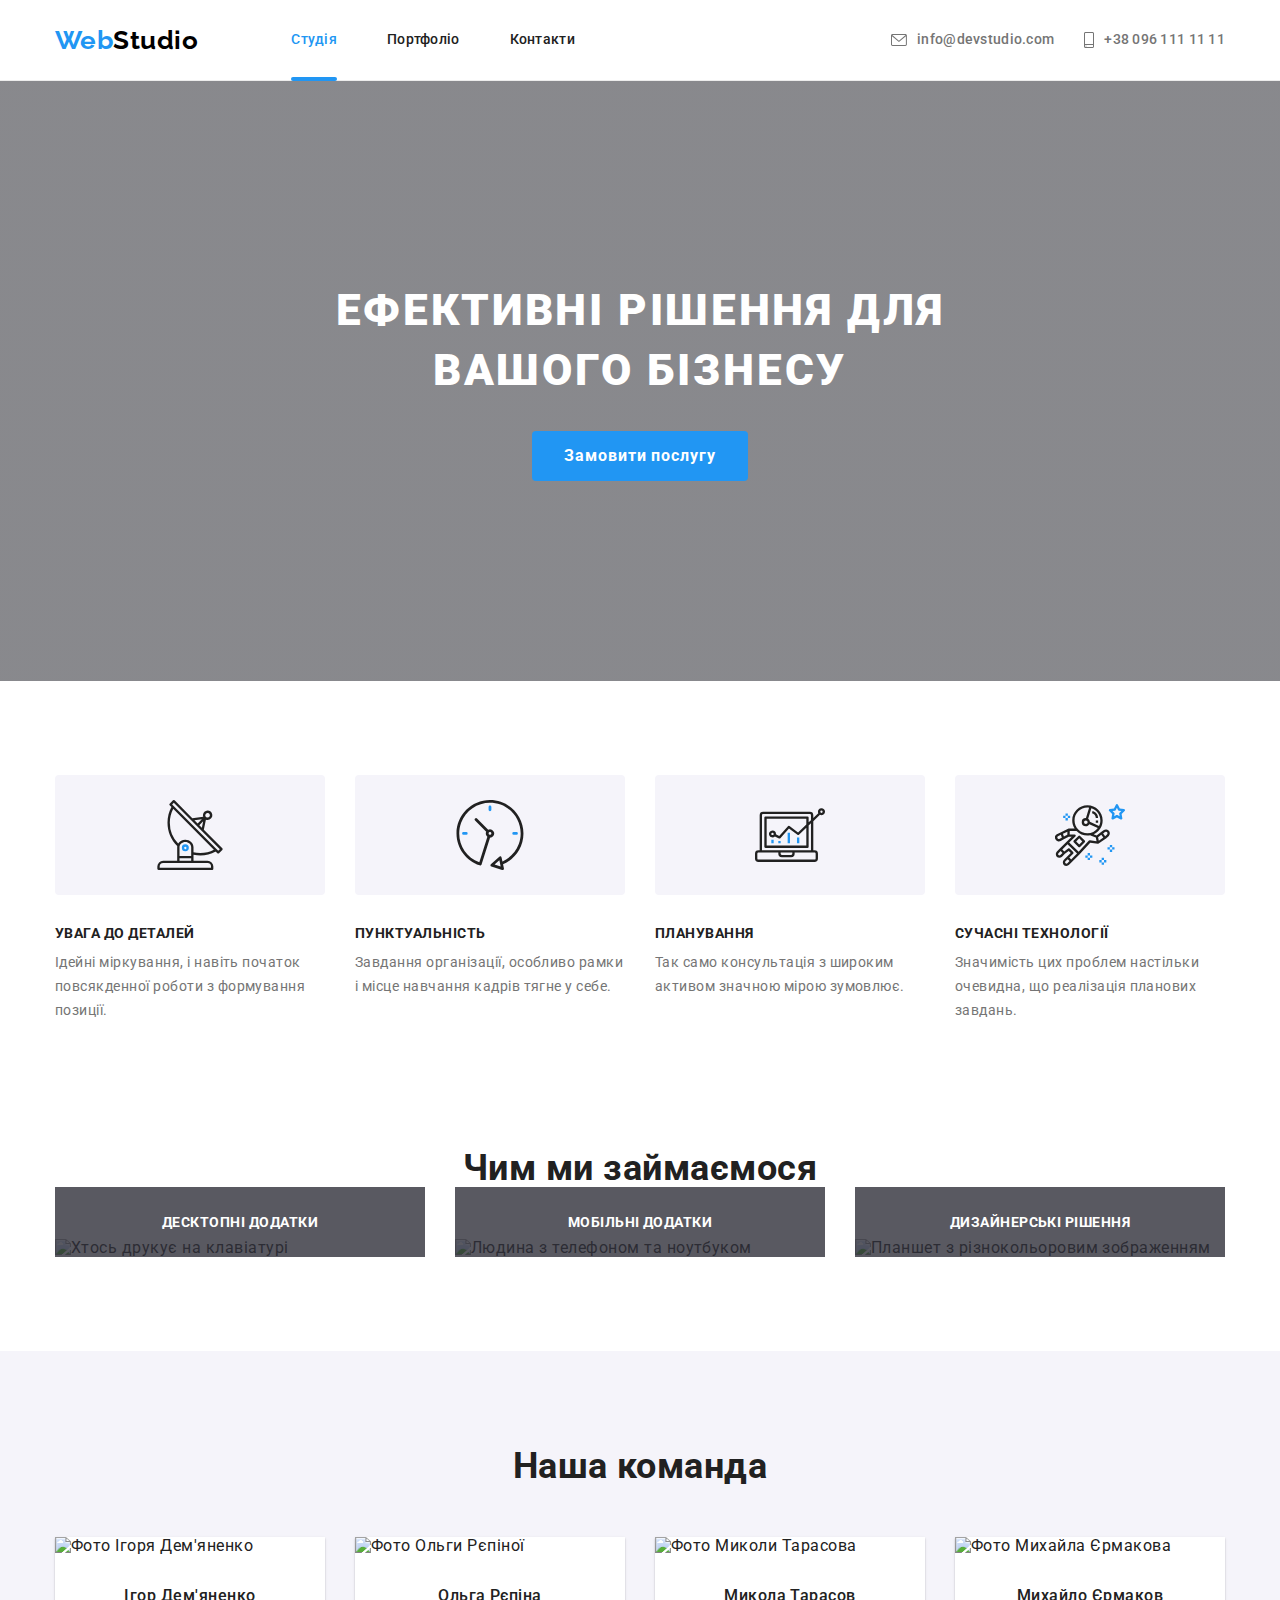
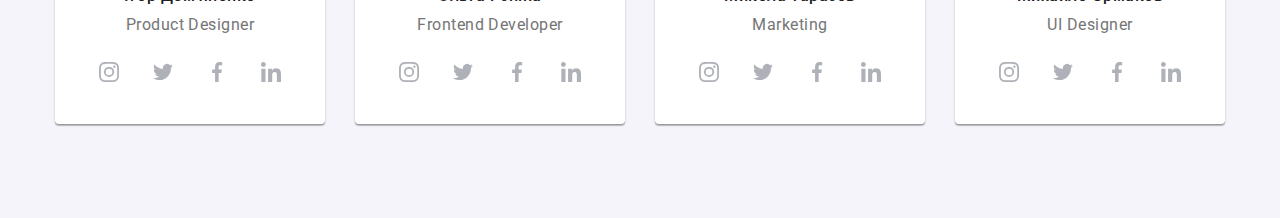
==== commit 76308266: "Adds all Our Team styles" ====
--- a/index.html
+++ b/index.html
@@ -277,13 +277,35 @@
           <h2 class="section-title">Наша команда</h2>
           <ul class="list flex-team">
             <li class="flex-team-element">
-              <img
-                src="./images/our-team/img(1).jpg"
-                alt="Фото Ігоря Дем'яненко"
-                width="270"
-                height="260"
-                class="team-photo"
-              />
+              <picture>
+                <source
+                  srcset="
+                    ./images/desktop/img(1)-desk.jpg    1x,
+                    ./images/desktop/img(1)-desk@2x.jpg 2x
+                  "
+                  media="(min-width: 1200px)"
+                />
+                <source
+                  srcset="
+                    ./images/tablet/img1-tab.jpg    1x,
+                    ./images/tablet/img1-tab@2x.jpg 2x
+                  "
+                  media="(min-width: 768px)"
+                />
+                <source
+                  srcset="
+                    ./images/mobile/img(1)-mob.jpg    1x,
+                    ./images/mobile/img(1)@2x-mob.jpg 2x
+                  "
+                  media="(max-width: 767px)"
+                />
+                <img
+                  src="./images/mobile/img(1)-mob.jpg"
+                  alt="Фото Ігоря Дем'яненко"
+                  class="team-photo"
+                />
+              </picture>
+
               <div class="team-content">
                 <h3 class="team-title">Ігор Дем'яненко</h3>
                 <p lang="en" class="team-paragraph">Product Designer</p>
@@ -345,13 +367,34 @@
             </li>
 
             <li class="flex-team-element">
-              <img
-                src="./images/our-team/img(2).jpg"
-                alt="Фото Ольги Рєпіної"
-                width="270"
-                height="260"
-                class="team-photo"
-              />
+              <picture>
+                <source
+                  srcset="
+                    ./images/desktop/img(2)-desk.jpg    1x,
+                    ./images/desktop/img(2)-desk@2x.jpg 2x
+                  "
+                  media="(min-width: 1200px)"
+                />
+                <source
+                  srcset="
+                    ./images/tablet/img2-tab.jpg    1x,
+                    ./images/tablet/img2-tab@2x.jpg 2x
+                  "
+                  media="(min-width: 768px)"
+                />
+                <source
+                  srcset="
+                    ./images/mobile/img(2)-mob.jpg    1x,
+                    ./images/mobile/img(2)@2x-mob.jpg 2x
+                  "
+                  media="(max-width: 767px)"
+                />
+                <img
+                  src="./images/mobile/img(2)-mob.jpg"
+                  alt="Фото Ольги Рєпіної"
+                  class="team-photo"
+                />
+              </picture>
               <div class="team-content">
                 <h3 class="team-title">Ольга Рєпіна</h3>
                 <p lang="en" class="team-paragraph">Frontend Developer</p>
@@ -413,13 +456,35 @@
             </li>
 
             <li class="flex-team-element">
-              <img
-                src="./images/our-team/img(3).jpg"
-                alt="Фото Миколи Тарасова"
-                width="270"
-                height="260"
-                class="team-photo"
-              />
+              <picture>
+                <source
+                  srcset="
+                    ./images/desktop/img(3)-desk.jpg    1x,
+                    ./images/desktop/img(3)-desk@2x.jpg 2x
+                  "
+                  media="(min-width: 1200px)"
+                />
+                <source
+                  srcset="
+                    ./images/tablet/img3-tab.jpg    1x,
+                    ./images/tablet/img3-tab@2x.jpg 2x
+                  "
+                  media="(min-width: 768px)"
+                />
+                <source
+                  srcset="
+                    ./images/mobile/img3-mob.jpg    1x,
+                    ./images/mobile/img3@2x-mob.jpg 2x
+                  "
+                  media="(max-width: 767px)"
+                />
+                <img
+                  src="./images/mobile/img3-mob.jpg"
+                  alt="Фото Миколи Тарасова"
+                  class="team-photo"
+                />
+              </picture>
+
               <div class="team-content">
                 <h3 class="team-title">Микола Тарасов</h3>
                 <p lang="en" class="team-paragraph">Marketing</p>
@@ -481,13 +546,34 @@
             </li>
 
             <li class="flex-team-element">
-              <img
-                src="./images/our-team/img(4).jpg"
-                alt="Фото Михайла Єрмакова"
-                width="270"
-                height="260"
-                class="team-photo"
-              />
+              <picture>
+                <source
+                  srcset="
+                    ./images/desktop/img(4)-desk.jpg    1x,
+                    ./images/desktop/img(4)-desk@2x.jpg 2x
+                  "
+                  media="(min-width: 1200px)"
+                />
+                <source
+                  srcset="
+                    ./images/tablet/img4-tab.jpg    1x,
+                    ./images/tablet/img4-tab@2x.jpg 2x
+                  "
+                  media="(min-width: 768px)"
+                />
+                <source
+                  srcset="
+                    ./images/mobile/img4-mob.jpg    1x,
+                    ./images/mobile/img4@2x-mob.jpg 2x
+                  "
+                  media="(max-width: 767px)"
+                />
+                <img
+                  src="./images/our-team/img(4).jpg"
+                  alt="Фото Михайла Єрмакова"
+                  class="team-photo"
+                />
+              </picture>
               <div class="team-content">
                 <h3 class="team-title">Михайло Єрмаков</h3>
                 <p lang="en" class="team-paragraph">UI Designer</p>
--- a/css/main.min.css
+++ b/css/main.min.css
@@ -1 +1 @@
-:root{--main-font: roboto, sans-serif;--secondary-font: raleway, sans-serif;--main-text-color: #212121;--secondary-text-color: #757575;--accent-blue: #2196f3;--accent-white: #ffffff;--bgc-footer: #2f303a;--bgc-hero: #c4c4c4;--text-color-contacts: rgba(255, 255, 255, 0.6);--bgc-team-btn-portfolio: #f5f4fa;--text-color-logo-header: #000000;--btn-active: #188ce8;--header-border: #ececec;--portfolio-element-border: #eeeeee;--social-link-color: #afb1b8;--social-link-bgc-footer: rgba(255, 255, 255, 0.1);--box-shadow: rgba(0, 0, 0, 0.25);--transition-dur-func: 250ms cubic-bezier(0.4, 0, 0.2, 1)}.client__link,.modal-form-checkbox,.modal-close-btn,.social-list-link{display:flex;align-items:center;justify-content:center}.visually-hidden{position:absolute;white-space:nowrap;width:1px;height:1px;overflow:hidden;border:0;padding:0;clip:rect(0 0 0 0);clip-path:inset(50%);margin:-1px}body{color:var(--main-text-color);background-color:var(--accent-white);font-family:var(--main-font);letter-spacing:.03em}img{display:block;max-width:100%;height:auto}html{box-sizing:border-box}*,*::before,*::after{box-sizing:inherit}h1,h2,h3,p{margin-top:0;margin-bottom:0}ul{margin-top:0;margin-bottom:0;padding-left:0}.list{list-style:none}.link{text-decoration:none;display:block}.section{padding-bottom:60px}.section.section_top_padding{padding-top:60px}@media screen and (min-width: 1200px){.section{padding-bottom:94px}.section.section_top_padding{padding-top:94px}}.container{padding-left:15px;padding-right:15px}@media screen and (min-width: 480px){.container{width:480px;margin-left:auto;margin-right:auto}}@media screen and (min-width: 768px){.container{width:768px}}@media screen and (min-width: 1200px){.container{width:1200px}}@media screen and (max-width: 767px){.mobile-menu{position:fixed;top:0;left:0;z-index:100;width:100%;height:100%;background-color:var(--accent-white);opacity:0;visibility:hidden;pointer-events:none;transition:opacity var(--transition-dur-func),visibility var(--transition-dur-func)}.mobile-menu__container{display:flex;flex-direction:column;position:relative;padding-left:40px;height:100%}.mobile-menu.is-open{opacity:1;visibility:visible;pointer-events:auto}.mobile-menu__close-btn{position:absolute;top:10px;right:15px;background-color:rgba(0,0,0,0);border:0;padding:0;line-height:0;fill:currentColor}.mobile-menu__close-btn-icon{color:var(--main-text-color);transition:color var(--transition-dur-func)}.mobile-menu__close-btn:hover .mobile-menu__close-btn-icon,.mobile-menu__close-btn:focus .mobile-menu__close-btn-icon,.mobile-menu__close-btn:active .mobile-menu__close-btn-icon{color:var(--accent-blue)}}.logo{color:var(--accent-blue);font-family:var(--secondary-font);font-weight:700;font-size:24px;line-height:1.17}.logo__header_dark{color:var(--text-color-logo-header)}@media screen and (min-width: 768px){.logo__top{margin-right:87px}}@media screen and (min-width: 1200px){.logo{font-size:26px;line-height:1.19}.logo__top{margin-right:93px}}.section-title{font-weight:700;text-align:center;font-size:28px;line-height:1.18;margin-bottom:30px}@media screen and (min-width: 1200px){.section-title{font-size:36px;line-height:1.17;margin-bottom:50px}}.btn{color:var(--main-text-color);background-color:var(--accent-white);cursor:pointer;border-radius:4px;border:none;display:inline-block}.btn.hero__btn{color:var(--accent-white);background-color:var(--accent-blue);font-size:16px;font-weight:700;line-height:1.875;letter-spacing:.06em;padding:10px 24px;min-width:200px;transition:color var(--transition-dur-func),background-color var(--transition-dur-func)}.btn.hero__btn:hover,.btn.hero__btn:focus{color:var(--accent-white);background-color:var(--btn-active)}@media screen and (min-width: 1200px){.btn.hero__btn{padding:10px 32px;min-width:216px}}.social-list{display:flex;justify-content:center;column-gap:10px}.social-list-link{width:44px;height:44px;border-radius:50%;background-color:var(--accent-white);color:var(--social-link-color);transition:color var(--transition-dur-func),background-color var(--transition-dur-func)}.social-list-link:hover,.social-list-link:focus{color:var(--accent-white);background-color:var(--accent-blue)}.join .social-list-link{color:var(--accent-white);background-color:var(--social-link-bgc-footer);transition:color var(--transition-dur-func),background-color var(--transition-dur-func)}.join .social-list-link:hover,.join .social-list-link:focus{color:var(--accent-white);background-color:var(--accent-blue)}.social-list-icon{fill:currentColor}.backdrop{position:fixed;top:0;left:0;z-index:100;width:100%;height:100%;background-color:rgba(0,0,0,.2);transition:opacity 250ms ease,visibility 250ms ease,transform 250ms linear}.backdrop.is-hidden{opacity:0;visibility:hidden;pointer-events:none;transform:scale(0)}.modal{position:absolute;top:50%;left:50%;transform:translate(-50%, -50%);width:528px;height:581px;padding:40px;background-color:var(--accent-white)}.modal-close-btn{position:absolute;top:8px;right:8px;padding:0;width:30px;height:30px;border-radius:50%;border:1px solid rgba(0,0,0,.1);background-color:rgba(0,0,0,0);cursor:pointer;fill:currentColor}.close-icon{color:var(--text-color-logo-header);transition:color var(--transition-dur-func)}.modal-close-btn:hover .close-icon,.modal-close-btn:focus .close-icon{color:var(--accent-blue)}.modal-form-title{font-weight:700;font-size:20px;line-height:1.15;text-align:center;margin-bottom:12px}.modal-form{display:flex;flex-direction:column}.modal-form-field{margin-bottom:10px}.modal-form-field.last{margin-bottom:20px}.modal-form-field-name{display:block;font-weight:400;font-size:12px;line-height:1.17;letter-spacing:.01em;color:var(--secondary-text-color);margin-bottom:4px}.modal-form-input-wrapper{position:relative;display:block;color:var(--main-text-color)}.modal-form-input{width:100%;height:40px;border:1px solid rgba(33,33,33,.2);border-radius:4px;padding-left:42px;cursor:pointer;transition:border-color var(--transition-dur-func)}.modal-form-input:focus{outline:none;border-color:var(--accent-blue)}.modal-form-input-icon{position:absolute;top:50%;left:12px;transform:translateY(-50%);fill:currentColor;transition:color var(--transition-dur-func)}.modal-form-input:focus+.modal-form-input-icon{color:var(--accent-blue)}.modal-form-message{width:100%;height:120px;border:1px solid rgba(33,33,33,.2);border-radius:4px;padding:12px 16px;resize:none;transition:border-color var(--transition-dur-func)}.modal-form-message::placeholder{font-size:12px;line-height:1.17;letter-spacing:.01em;color:rgba(117,117,117,.5)}.modal-form-message:focus{outline:none;border-color:var(--accent-blue)}.modal-form-checkbox{margin-bottom:30px}.modal-form-own-checkbox{border:2px solid var(--main-text-color);border-radius:2px;cursor:pointer;margin-right:8px;transition:box-shadow var(--transition-dur-func)}.modal-form-check:checked+.modal-form-own-checkbox{border:none}.modal-form-check:focus+.modal-form-own-checkbox{box-shadow:0 0 0 1.5px var(--text-color-logo-header)}.modal-form-own-checkbox-icon{display:none}.modal-form-check:checked+.modal-form-own-checkbox .modal-form-own-checkbox-icon{display:block}.modal-form-checkbox-text{font-size:14px;line-height:1.71;color:var(--secondary-text-color)}.modal-form-checkbox-link{font-size:14px;line-height:1.71;color:var(--accent-blue)}.modal-form-submit{color:var(--accent-white);background-color:var(--accent-blue);cursor:pointer;border-radius:4px;border:none;display:inline-block;font-weight:700;font-size:16px;line-height:1.88;letter-spacing:.06em;padding:10px 52px;min-width:200px;align-self:center;box-shadow:0px 4px 4px rgba(0,0,0,.15);transition:color var(--transition-dur-func),background-color var(--transition-dur-func)}.modal-form-submit:hover,.modal-form-submit:focus{color:var(--accent-white);background-color:var(--btn-active)}@media screen and (max-width: 767px){.site-nav{display:none}.auth-nav{display:none}.page-header{padding-top:10px;padding-bottom:10px}.page-header .open-mobile-menu{line-height:0;border:none;background-color:rgba(0,0,0,0);padding:0}.page-header .mob-site-nav .link{color:var(--main-text-color);font-weight:500;font-size:40px;line-height:1.175;letter-spacing:.02em}.page-header .mob-site-nav .mob-site-nav_current{color:var(--accent-blue)}.page-header .mob-site-nav__item:first-child{padding-top:48px}.page-header .mob-site-nav__item:not(:last-child){margin-bottom:32px}.page-header .mob-auth-nav .phone{font-weight:500;font-size:34px;line-height:1.18;letter-spacing:.02em;color:var(--accent-blue);margin-bottom:32px}.page-header .mob-auth-nav .mail{font-weight:500;font-size:24px;line-height:1.17;letter-spacing:.02em;color:var(--secondary-text-color);margin-bottom:64px}.page-header .mob-menu__wrapper{margin-top:auto}.page-header .mob-social-list{display:flex;flex-wrap:wrap;margin-bottom:48px}.page-header .mob-social-list__link{font-weight:500;font-size:18px;line-height:1.22;letter-spacing:.02em;color:var(--accent-blue);align-items:baseline}.page-header .mob-social-list__item:not(:last-child){margin-right:10px;padding-right:10px;border-right:1px solid rgba(33,33,33,.2)}}.page-header{background-color:var(--accent-white);border-bottom:1px solid var(--header-border)}.page-header__flex{display:flex;align-items:center;justify-content:space-between}@media screen and (min-width: 768px){.mob-site-nav,.mob-auth-nav,.mob-social-list,.open-mobile-menu,.mobile-menu__close-btn{display:none}.page-header__flex{justify-content:flex-start}.page-navigation{display:flex;align-items:center}.site-nav{display:flex}.site-nav .site-nav__item:not(:last-child){margin-right:50px}.site-nav .link{position:relative;display:block;padding-top:32px;padding-bottom:32px;color:var(--main-text-color);font-weight:500;font-size:14px;line-height:1.14;letter-spacing:.02em;transition:color var(--transition-dur-func)}.site-nav .link:hover,.site-nav .link:focus{color:var(--accent-blue)}.site-nav .site-nav_current{color:var(--accent-blue)}.site-nav .site-nav_current::after{position:absolute;left:0;bottom:-1px;display:block;width:100%;height:4px;background-color:var(--accent-blue);border-radius:2px;content:""}.auth-nav{display:flex;flex-direction:column;margin-left:auto}.auth-nav .link{display:flex;align-items:center;color:var(--secondary-text-color);font-weight:500;font-size:12px;line-height:1.17;letter-spacing:.02em;transition:color var(--transition-dur-func)}.auth-nav .link:hover,.auth-nav .link:focus{color:var(--accent-blue)}.auth-nav .site-nav__item:not(:last-child){margin-bottom:10px}.auth-nav .site-nav__mail,.auth-nav .site-nav__phone{fill:currentColor;margin-right:8px}}@media screen and (min-width: 1200px){.page-header{padding:0}.auth-nav{flex-direction:row;align-items:center}.auth-nav .site-nav__item.site-nav__item:not(:last-child){margin-right:30px}.auth-nav .link{justify-content:center;padding-top:32px;padding-bottom:32px;font-size:14px;line-height:1.14}.auth-nav .site-nav__item:not(:last-child){margin-bottom:0}.auth-nav .site-nav__mail,.auth-nav .site-nav__phone{margin-right:10px}}.hero{text-align:center;padding-top:118px;padding-bottom:118px}.hero__title{color:var(--accent-white);font-weight:900;font-size:26px;line-height:1.62;letter-spacing:.06em;text-transform:uppercase;margin-bottom:30px}.hero__overlay{margin-left:auto;margin-right:auto;background-repeat:no-repeat;background-position:center;background-size:cover;background-color:var(--bgc-hero)}@media screen and (max-width: 767px){.hero__overlay{max-width:480px;height:400px;background-image:linear-gradient(rgba(47, 48, 58, 0.4), rgba(47, 48, 58, 0.4)),url(../images/mobile/hero-mob.jpg)}}@media screen and (min-device-pixel-ratio: 2)and (max-width: 767px),screen and (min-resolution: 192dpi)and (max-width: 767px),screen and (min-resolution: 2dppx)and (max-width: 767px){.hero__overlay{background-image:linear-gradient(rgba(47, 48, 58, 0.4), rgba(47, 48, 58, 0.4)),url(../images/mobile/hero@2x-mob.jpg)}}@media screen and (min-width: 768px){.hero__overlay{max-width:768px;height:400px;background-image:linear-gradient(rgba(47, 48, 58, 0.4), rgba(47, 48, 58, 0.4)),url(../images/tablet/hero-tab.jpg)}}@media screen and (min-device-pixel-ratio: 2)and (min-width: 768px),screen and (min-resolution: 192dpi)and (min-width: 768px),screen and (min-resolution: 2dppx)and (min-width: 768px){.hero__overlay{background-image:linear-gradient(rgba(47, 48, 58, 0.4), rgba(47, 48, 58, 0.4)),url(../images/tablet/hero-tab@2x.jpg)}}@media screen and (min-width: 1200px){.hero{padding-top:200px;padding-bottom:200px}.hero__title{font-size:44px;line-height:1.36}.hero__overlay{max-width:1600px;height:600px;background-image:linear-gradient(rgba(47, 48, 58, 0.4), rgba(47, 48, 58, 0.4)),url(../images/desktop/hero-desk.jpg)}}@media screen and (min-device-pixel-ratio: 2)and (min-width: 1200px),screen and (min-resolution: 192dpi)and (min-width: 1200px),screen and (min-resolution: 2dppx)and (min-width: 1200px){.hero__overlay{background-image:linear-gradient(rgba(47, 48, 58, 0.4), rgba(47, 48, 58, 0.4)),url(../images/desktop/hero-desk@2x.jpg)}}.advantage__element{width:450px;margin-bottom:30px}.advantage__element:last-child{margin-bottom:0}.advantage__title{font-size:14px;font-weight:700;line-height:1.1428571429;text-transform:uppercase;margin-bottom:10px;text-align:center}.advantage__paragraph{color:var(--secondary-text-color);font-size:14px;line-height:1.71}.advantage__thumb{display:flex;align-items:center;justify-content:center;width:450px;height:120px;border-radius:4px;background-color:var(--bgc-team-btn-portfolio);margin-bottom:30px}@media screen and (min-width: 768px){.advantage{display:flex;flex-wrap:wrap;column-gap:30px}.advantage__element{width:354px}.advantage__element:nth-last-child(-n+2){margin-bottom:0}.advantage__title{text-align:start}.advantage__thumb{width:354px}}@media screen and (min-width: 1200px){.advantage{flex-wrap:wrap;column-gap:30px}.advantage__element{width:270px}.advantage__element:last-child{margin-right:0}.advantage__thumb{width:270px}}@media screen and (max-width: 1199px){.section__hidden{display:none}}@media screen and (min-width: 1200px){.section__hidden{display:block}.flex-container{display:flex;flex-wrap:wrap}.flex-element{width:370px;margin-right:30px;margin-bottom:30px;position:relative}.flex-element:nth-child(3n){margin-right:0}.flex-element:nth-last-child(-n+3){margin-bottom:0}.flex-element-overlay{position:absolute;bottom:0;left:0;width:100%;height:70px;display:flex;justify-content:center;align-items:center;font-weight:700;font-size:14px;line-height:1.14px;text-align:center;text-transform:uppercase;color:var(--accent-white);background-color:rgba(47,48,58,.8);overflow:auto}}.team-content{padding-top:30px;padding-bottom:24px;text-align:center}.client{display:flex;justify-content:center;column-gap:30px}.client__link{width:170px;height:92px;border:1px solid var(--social-link-color);color:var(--social-link-color);border-radius:4px;transition:color var(--transition-dur-func),border var(--transition-dur-func)}.client__link:hover,.client__link:focus{color:var(--accent-blue);border:1px solid var(--accent-blue)}.client__icon{fill:currentColor}.examples-link{transition:box-shadow var(--transition-dur-func)}.examples-link:hover,.examples-link:focus{box-shadow:0px 4px 4px var(--box-shadow)}.examples-overlay{position:absolute;top:0;left:0;width:100%;height:100%;padding:63px 24px;font-size:18px;line-height:1.56;text-align:center;color:var(--accent-white);background-color:rgba(33,150,243,.9);overflow:auto;transform:translateY(100%);transition:transform 250ms linear}.examples-link:hover .examples-overlay,.examples-link:focus .examples-overlay{transform:translateY(0%)}.examples-title{color:var(--main-text-color);font-weight:700;font-size:18px;line-height:2;letter-spacing:.06em;margin-bottom:4px}.examples-paragraph{color:var(--secondary-text-color);font-size:16px;line-height:1.88}.elements-border{border:1px solid var(--portfolio-element-border);border-top:0;padding:20px 24px}.examples-wrapper{position:relative;overflow:hidden}.footer{background-color:var(--bgc-footer);padding-top:60px;padding-bottom:60px}.footer-contacts:not(:last-child){margin-bottom:9px}.adress{color:var(--accent-white);font-size:14px;line-height:1.71;font-style:normal;transition:color var(--transition-dur-func)}.adress:hover,.adress:focus{color:var(--accent-blue)}.contacts{color:var(--text-color-contacts);font-size:14px;line-height:1.71;font-style:normal;transition:color var(--transition-dur-func)}.contacts:hover,.contacts:focus{color:var(--accent-blue)}.join{width:206px;height:80px;margin-left:70px}.join-title{font-weight:700;font-size:14px;line-height:1.14;text-transform:uppercase;color:var(--accent-white);margin-bottom:20px}.footer-flex{display:flex;align-items:baseline}.mail-input-wrapper{margin-left:auto}.mail-input-title{font-weight:700;font-size:14px;line-height:1.14;text-transform:uppercase;color:var(--accent-white);margin-bottom:20px}.mail-input{display:flex}.mail-input-input{width:358px;height:50px;margin-right:12px;padding-left:16px;color:var(--accent-white);border:1px solid rgba(255,255,255,.3);box-shadow:0px 4px 4px rgba(0,0,0,.15);border-radius:4px;background-color:var(--bgc-footer)}.mail-input-input::placeholder{font-size:16px;line-height:1.25;color:var(--text-color-contacts)}.mail-input-btn{display:flex;align-items:center;justify-content:center;width:200px;height:50px;cursor:pointer;border:none;background-color:var(--accent-blue);border-radius:4px;box-shadow:0px 4px 4px rgba(0,0,0,.15)}.mail-input-btn-text{font-weight:700;font-size:16px;line-height:1.88;letter-spacing:.06em;color:var(--accent-white);padding-right:10px}.send-icon{fill:var(--accent-white)}/*# sourceMappingURL=main.min.css.map */+:root{--main-font: roboto, sans-serif;--secondary-font: raleway, sans-serif;--main-text-color: #212121;--secondary-text-color: #757575;--accent-blue: #2196f3;--accent-white: #ffffff;--bgc-footer: #2f303a;--bgc-hero: #c4c4c4;--text-color-contacts: rgba(255, 255, 255, 0.6);--bgc-team-btn-portfolio: #f5f4fa;--text-color-logo-header: #000000;--btn-active: #188ce8;--header-border: #ececec;--portfolio-element-border: #eeeeee;--social-link-color: #afb1b8;--social-link-bgc-footer: rgba(255, 255, 255, 0.1);--box-shadow: rgba(0, 0, 0, 0.25);--transition-dur-func: 250ms cubic-bezier(0.4, 0, 0.2, 1)}.client__link,.modal-form-checkbox,.modal-close-btn,.social-list-link{display:flex;align-items:center;justify-content:center}.visually-hidden{position:absolute;white-space:nowrap;width:1px;height:1px;overflow:hidden;border:0;padding:0;clip:rect(0 0 0 0);clip-path:inset(50%);margin:-1px}body{color:var(--main-text-color);background-color:var(--accent-white);font-family:var(--main-font);letter-spacing:.03em}img{display:block;max-width:100%;height:auto}html{box-sizing:border-box}*,*::before,*::after{box-sizing:inherit}h1,h2,h3,p{margin-top:0;margin-bottom:0}ul{margin-top:0;margin-bottom:0;padding-left:0}.list{list-style:none}.link{text-decoration:none;display:block}.section{padding-bottom:60px}.section.section_top_padding{padding-top:60px}@media screen and (min-width: 1200px){.section{padding-bottom:94px}.section.section_top_padding{padding-top:94px}}.container{padding-left:15px;padding-right:15px}@media screen and (min-width: 480px){.container{width:480px;margin-left:auto;margin-right:auto}}@media screen and (min-width: 768px){.container{width:768px}}@media screen and (min-width: 1200px){.container{width:1200px}}@media screen and (max-width: 767px){.mobile-menu{position:fixed;top:0;left:0;z-index:100;width:100%;height:100%;background-color:var(--accent-white);opacity:0;visibility:hidden;pointer-events:none;transition:opacity var(--transition-dur-func),visibility var(--transition-dur-func)}.mobile-menu__container{display:flex;flex-direction:column;position:relative;padding-left:40px;height:100%}.mobile-menu.is-open{opacity:1;visibility:visible;pointer-events:auto}.mobile-menu__close-btn{position:absolute;top:10px;right:15px;background-color:rgba(0,0,0,0);border:0;padding:0;line-height:0;fill:currentColor}.mobile-menu__close-btn-icon{color:var(--main-text-color);transition:color var(--transition-dur-func)}.mobile-menu__close-btn:hover .mobile-menu__close-btn-icon,.mobile-menu__close-btn:focus .mobile-menu__close-btn-icon,.mobile-menu__close-btn:active .mobile-menu__close-btn-icon{color:var(--accent-blue)}}.logo{color:var(--accent-blue);font-family:var(--secondary-font);font-weight:700;font-size:24px;line-height:1.17}.logo__header_dark{color:var(--text-color-logo-header)}@media screen and (min-width: 768px){.logo__top{margin-right:87px}}@media screen and (min-width: 1200px){.logo{font-size:26px;line-height:1.19}.logo__top{margin-right:93px}}.section-title{font-weight:700;text-align:center;font-size:28px;line-height:1.18;margin-bottom:30px}@media screen and (min-width: 1200px){.section-title{font-size:36px;line-height:1.17;margin-bottom:50px}}.btn{color:var(--main-text-color);background-color:var(--accent-white);cursor:pointer;border-radius:4px;border:none;display:inline-block}.btn.hero__btn{color:var(--accent-white);background-color:var(--accent-blue);font-size:16px;font-weight:700;line-height:1.875;letter-spacing:.06em;padding:10px 24px;min-width:200px;transition:color var(--transition-dur-func),background-color var(--transition-dur-func)}.btn.hero__btn:hover,.btn.hero__btn:focus{color:var(--accent-white);background-color:var(--btn-active)}@media screen and (min-width: 1200px){.btn.hero__btn{padding:10px 32px;min-width:216px}}.social-list{display:flex;justify-content:center;column-gap:10px}.social-list-link{width:44px;height:44px;border-radius:50%;background-color:var(--accent-white);color:var(--social-link-color);transition:color var(--transition-dur-func),background-color var(--transition-dur-func)}.social-list-link:hover,.social-list-link:focus{color:var(--accent-white);background-color:var(--accent-blue)}.join .social-list-link{color:var(--accent-white);background-color:var(--social-link-bgc-footer);transition:color var(--transition-dur-func),background-color var(--transition-dur-func)}.join .social-list-link:hover,.join .social-list-link:focus{color:var(--accent-white);background-color:var(--accent-blue)}.social-list-icon{fill:currentColor}.backdrop{position:fixed;top:0;left:0;z-index:100;width:100%;height:100%;background-color:rgba(0,0,0,.2);transition:opacity 250ms ease,visibility 250ms ease,transform 250ms linear}.backdrop.is-hidden{opacity:0;visibility:hidden;pointer-events:none;transform:scale(0)}.modal{position:absolute;top:50%;left:50%;transform:translate(-50%, -50%);width:528px;height:581px;padding:40px;background-color:var(--accent-white)}.modal-close-btn{position:absolute;top:8px;right:8px;padding:0;width:30px;height:30px;border-radius:50%;border:1px solid rgba(0,0,0,.1);background-color:rgba(0,0,0,0);cursor:pointer;fill:currentColor}.close-icon{color:var(--text-color-logo-header);transition:color var(--transition-dur-func)}.modal-close-btn:hover .close-icon,.modal-close-btn:focus .close-icon{color:var(--accent-blue)}.modal-form-title{font-weight:700;font-size:20px;line-height:1.15;text-align:center;margin-bottom:12px}.modal-form{display:flex;flex-direction:column}.modal-form-field{margin-bottom:10px}.modal-form-field.last{margin-bottom:20px}.modal-form-field-name{display:block;font-weight:400;font-size:12px;line-height:1.17;letter-spacing:.01em;color:var(--secondary-text-color);margin-bottom:4px}.modal-form-input-wrapper{position:relative;display:block;color:var(--main-text-color)}.modal-form-input{width:100%;height:40px;border:1px solid rgba(33,33,33,.2);border-radius:4px;padding-left:42px;cursor:pointer;transition:border-color var(--transition-dur-func)}.modal-form-input:focus{outline:none;border-color:var(--accent-blue)}.modal-form-input-icon{position:absolute;top:50%;left:12px;transform:translateY(-50%);fill:currentColor;transition:color var(--transition-dur-func)}.modal-form-input:focus+.modal-form-input-icon{color:var(--accent-blue)}.modal-form-message{width:100%;height:120px;border:1px solid rgba(33,33,33,.2);border-radius:4px;padding:12px 16px;resize:none;transition:border-color var(--transition-dur-func)}.modal-form-message::placeholder{font-size:12px;line-height:1.17;letter-spacing:.01em;color:rgba(117,117,117,.5)}.modal-form-message:focus{outline:none;border-color:var(--accent-blue)}.modal-form-checkbox{margin-bottom:30px}.modal-form-own-checkbox{border:2px solid var(--main-text-color);border-radius:2px;cursor:pointer;margin-right:8px;transition:box-shadow var(--transition-dur-func)}.modal-form-check:checked+.modal-form-own-checkbox{border:none}.modal-form-check:focus+.modal-form-own-checkbox{box-shadow:0 0 0 1.5px var(--text-color-logo-header)}.modal-form-own-checkbox-icon{display:none}.modal-form-check:checked+.modal-form-own-checkbox .modal-form-own-checkbox-icon{display:block}.modal-form-checkbox-text{font-size:14px;line-height:1.71;color:var(--secondary-text-color)}.modal-form-checkbox-link{font-size:14px;line-height:1.71;color:var(--accent-blue)}.modal-form-submit{color:var(--accent-white);background-color:var(--accent-blue);cursor:pointer;border-radius:4px;border:none;display:inline-block;font-weight:700;font-size:16px;line-height:1.88;letter-spacing:.06em;padding:10px 52px;min-width:200px;align-self:center;box-shadow:0px 4px 4px rgba(0,0,0,.15);transition:color var(--transition-dur-func),background-color var(--transition-dur-func)}.modal-form-submit:hover,.modal-form-submit:focus{color:var(--accent-white);background-color:var(--btn-active)}@media screen and (max-width: 767px){.site-nav{display:none}.auth-nav{display:none}.page-header{padding-top:10px;padding-bottom:10px}.page-header .open-mobile-menu{line-height:0;border:none;background-color:rgba(0,0,0,0);padding:0}.page-header .mob-site-nav .link{color:var(--main-text-color);font-weight:500;font-size:40px;line-height:1.175;letter-spacing:.02em}.page-header .mob-site-nav .mob-site-nav_current{color:var(--accent-blue)}.page-header .mob-site-nav__item:first-child{padding-top:48px}.page-header .mob-site-nav__item:not(:last-child){margin-bottom:32px}.page-header .mob-auth-nav .phone{font-weight:500;font-size:34px;line-height:1.18;letter-spacing:.02em;color:var(--accent-blue);margin-bottom:32px}.page-header .mob-auth-nav .mail{font-weight:500;font-size:24px;line-height:1.17;letter-spacing:.02em;color:var(--secondary-text-color);margin-bottom:64px}.page-header .mob-menu__wrapper{margin-top:auto}.page-header .mob-social-list{display:flex;flex-wrap:wrap;margin-bottom:48px}.page-header .mob-social-list__link{font-weight:500;font-size:18px;line-height:1.22;letter-spacing:.02em;color:var(--accent-blue);align-items:baseline}.page-header .mob-social-list__item:not(:last-child){margin-right:10px;padding-right:10px;border-right:1px solid rgba(33,33,33,.2)}}.page-header{background-color:var(--accent-white);border-bottom:1px solid var(--header-border)}.page-header__flex{display:flex;align-items:center;justify-content:space-between}@media screen and (min-width: 768px){.mob-site-nav,.mob-auth-nav,.mob-social-list,.open-mobile-menu,.mobile-menu__close-btn{display:none}.page-header__flex{justify-content:flex-start}.page-navigation{display:flex;align-items:center}.site-nav{display:flex}.site-nav .site-nav__item:not(:last-child){margin-right:50px}.site-nav .link{position:relative;display:block;padding-top:32px;padding-bottom:32px;color:var(--main-text-color);font-weight:500;font-size:14px;line-height:1.14;letter-spacing:.02em;transition:color var(--transition-dur-func)}.site-nav .link:hover,.site-nav .link:focus{color:var(--accent-blue)}.site-nav .site-nav_current{color:var(--accent-blue)}.site-nav .site-nav_current::after{position:absolute;left:0;bottom:-1px;display:block;width:100%;height:4px;background-color:var(--accent-blue);border-radius:2px;content:""}.auth-nav{display:flex;flex-direction:column;margin-left:auto}.auth-nav .link{display:flex;align-items:center;color:var(--secondary-text-color);font-weight:500;font-size:12px;line-height:1.17;letter-spacing:.02em;transition:color var(--transition-dur-func)}.auth-nav .link:hover,.auth-nav .link:focus{color:var(--accent-blue)}.auth-nav .site-nav__item:not(:last-child){margin-bottom:10px}.auth-nav .site-nav__mail,.auth-nav .site-nav__phone{fill:currentColor;margin-right:8px}}@media screen and (min-width: 1200px){.page-header{padding:0}.auth-nav{flex-direction:row;align-items:center}.auth-nav .site-nav__item.site-nav__item:not(:last-child){margin-right:30px}.auth-nav .link{justify-content:center;padding-top:32px;padding-bottom:32px;font-size:14px;line-height:1.14}.auth-nav .site-nav__item:not(:last-child){margin-bottom:0}.auth-nav .site-nav__mail,.auth-nav .site-nav__phone{margin-right:10px}}.hero{text-align:center;padding-top:118px;padding-bottom:118px}.hero__title{color:var(--accent-white);font-weight:900;font-size:26px;line-height:1.62;letter-spacing:.06em;text-transform:uppercase;margin-bottom:30px}.hero__overlay{margin-left:auto;margin-right:auto;background-repeat:no-repeat;background-position:center;background-size:cover;background-color:var(--bgc-hero)}@media screen and (max-width: 767px){.hero__overlay{max-width:480px;height:400px;background-image:linear-gradient(rgba(47, 48, 58, 0.4), rgba(47, 48, 58, 0.4)),url(../images/mobile/hero-mob.jpg)}}@media screen and (min-device-pixel-ratio: 2)and (max-width: 767px),screen and (min-resolution: 192dpi)and (max-width: 767px),screen and (min-resolution: 2dppx)and (max-width: 767px){.hero__overlay{background-image:linear-gradient(rgba(47, 48, 58, 0.4), rgba(47, 48, 58, 0.4)),url(../images/mobile/hero@2x-mob.jpg)}}@media screen and (min-width: 768px){.hero__overlay{max-width:768px;height:400px;background-image:linear-gradient(rgba(47, 48, 58, 0.4), rgba(47, 48, 58, 0.4)),url(../images/tablet/hero-tab.jpg)}}@media screen and (min-device-pixel-ratio: 2)and (min-width: 768px),screen and (min-resolution: 192dpi)and (min-width: 768px),screen and (min-resolution: 2dppx)and (min-width: 768px){.hero__overlay{background-image:linear-gradient(rgba(47, 48, 58, 0.4), rgba(47, 48, 58, 0.4)),url(../images/tablet/hero-tab@2x.jpg)}}@media screen and (min-width: 1200px){.hero{padding-top:200px;padding-bottom:200px}.hero__title{font-size:44px;line-height:1.36}.hero__overlay{max-width:1600px;height:600px;background-image:linear-gradient(rgba(47, 48, 58, 0.4), rgba(47, 48, 58, 0.4)),url(../images/desktop/hero-desk.jpg)}}@media screen and (min-device-pixel-ratio: 2)and (min-width: 1200px),screen and (min-resolution: 192dpi)and (min-width: 1200px),screen and (min-resolution: 2dppx)and (min-width: 1200px){.hero__overlay{background-image:linear-gradient(rgba(47, 48, 58, 0.4), rgba(47, 48, 58, 0.4)),url(../images/desktop/hero-desk@2x.jpg)}}.advantage__element{width:450px;margin-bottom:30px}.advantage__element:last-child{margin-bottom:0}.advantage__title{font-size:14px;font-weight:700;line-height:1.1428571429;text-transform:uppercase;margin-bottom:10px;text-align:center}.advantage__paragraph{color:var(--secondary-text-color);font-size:14px;line-height:1.71}.advantage__thumb{display:flex;align-items:center;justify-content:center;width:450px;height:120px;border-radius:4px;background-color:var(--bgc-team-btn-portfolio);margin-bottom:30px}@media screen and (min-width: 768px){.advantage{display:flex;flex-wrap:wrap;column-gap:30px}.advantage__element{width:354px}.advantage__element:nth-last-child(-n+2){margin-bottom:0}.advantage__title{text-align:start}.advantage__thumb{width:354px}}@media screen and (min-width: 1200px){.advantage{flex-wrap:wrap;column-gap:30px}.advantage__element{width:270px}.advantage__element:last-child{margin-right:0}.advantage__thumb{width:270px}}@media screen and (max-width: 1199px){.section__hidden{display:none}}@media screen and (min-width: 1200px){.section__hidden{display:block}.flex-container{display:flex;flex-wrap:wrap}.flex-element{width:370px;margin-right:30px;margin-bottom:30px;position:relative}.flex-element:nth-child(3n){margin-right:0}.flex-element:nth-last-child(-n+3){margin-bottom:0}.flex-element-overlay{position:absolute;bottom:0;left:0;width:100%;height:70px;display:flex;justify-content:center;align-items:center;font-weight:700;font-size:14px;line-height:1.14px;text-align:center;text-transform:uppercase;color:var(--accent-white);background-color:rgba(47,48,58,.8);overflow:auto}}.team-content{padding-top:30px;padding-bottom:24px;text-align:center}.team-title{color:var(--main-text-color);font-weight:500;font-size:16px;line-height:1.19;margin-bottom:10px}.team-paragraph{color:var(--secondary-text-color);font-size:16px;line-height:1.19;margin-bottom:16px}.section.team{background-color:var(--bgc-team-btn-portfolio);padding-top:60px}.flex-team-element{width:450px;margin-bottom:30px;background-color:var(--accent-white);border-radius:0px 0px 4px 4px;box-shadow:0px 1px 3px rgba(0,0,0,.12),0px 1px 1px rgba(0,0,0,.14),0px 2px 1px rgba(0,0,0,.2)}.flex-team-element:last-child{margin-bottom:0}@media screen and (min-width: 768px){.flex-team{display:flex;flex-wrap:wrap;column-gap:30px}.flex-team-element{width:354px;margin-bottom:30px}.flex-team-element:nth-last-child(-n+2){margin-bottom:0}}@media screen and (min-width: 1200px){.flex-team{display:flex;flex-wrap:nowrap}.team-content{padding-bottom:30px}.section.team{padding-top:94px}.flex-team-element{width:270px;margin-bottom:0}}.client{display:flex;justify-content:center;column-gap:30px}.client__link{width:170px;height:92px;border:1px solid var(--social-link-color);color:var(--social-link-color);border-radius:4px;transition:color var(--transition-dur-func),border var(--transition-dur-func)}.client__link:hover,.client__link:focus{color:var(--accent-blue);border:1px solid var(--accent-blue)}.client__icon{fill:currentColor}.examples-link{transition:box-shadow var(--transition-dur-func)}.examples-link:hover,.examples-link:focus{box-shadow:0px 4px 4px var(--box-shadow)}.examples-overlay{position:absolute;top:0;left:0;width:100%;height:100%;padding:63px 24px;font-size:18px;line-height:1.56;text-align:center;color:var(--accent-white);background-color:rgba(33,150,243,.9);overflow:auto;transform:translateY(100%);transition:transform 250ms linear}.examples-link:hover .examples-overlay,.examples-link:focus .examples-overlay{transform:translateY(0%)}.examples-title{color:var(--main-text-color);font-weight:700;font-size:18px;line-height:2;letter-spacing:.06em;margin-bottom:4px}.examples-paragraph{color:var(--secondary-text-color);font-size:16px;line-height:1.88}.elements-border{border:1px solid var(--portfolio-element-border);border-top:0;padding:20px 24px}.examples-wrapper{position:relative;overflow:hidden}.footer{background-color:var(--bgc-footer);padding-top:60px;padding-bottom:60px}.footer-contacts:not(:last-child){margin-bottom:9px}.adress{color:var(--accent-white);font-size:14px;line-height:1.71;font-style:normal;transition:color var(--transition-dur-func)}.adress:hover,.adress:focus{color:var(--accent-blue)}.contacts{color:var(--text-color-contacts);font-size:14px;line-height:1.71;font-style:normal;transition:color var(--transition-dur-func)}.contacts:hover,.contacts:focus{color:var(--accent-blue)}.join{width:206px;height:80px;margin-left:70px}.join-title{font-weight:700;font-size:14px;line-height:1.14;text-transform:uppercase;color:var(--accent-white);margin-bottom:20px}.footer-flex{display:flex;align-items:baseline}.mail-input-wrapper{margin-left:auto}.mail-input-title{font-weight:700;font-size:14px;line-height:1.14;text-transform:uppercase;color:var(--accent-white);margin-bottom:20px}.mail-input{display:flex}.mail-input-input{width:358px;height:50px;margin-right:12px;padding-left:16px;color:var(--accent-white);border:1px solid rgba(255,255,255,.3);box-shadow:0px 4px 4px rgba(0,0,0,.15);border-radius:4px;background-color:var(--bgc-footer)}.mail-input-input::placeholder{font-size:16px;line-height:1.25;color:var(--text-color-contacts)}.mail-input-btn{display:flex;align-items:center;justify-content:center;width:200px;height:50px;cursor:pointer;border:none;background-color:var(--accent-blue);border-radius:4px;box-shadow:0px 4px 4px rgba(0,0,0,.15)}.mail-input-btn-text{font-weight:700;font-size:16px;line-height:1.88;letter-spacing:.06em;color:var(--accent-white);padding-right:10px}.send-icon{fill:var(--accent-white)}/*# sourceMappingURL=main.min.css.map */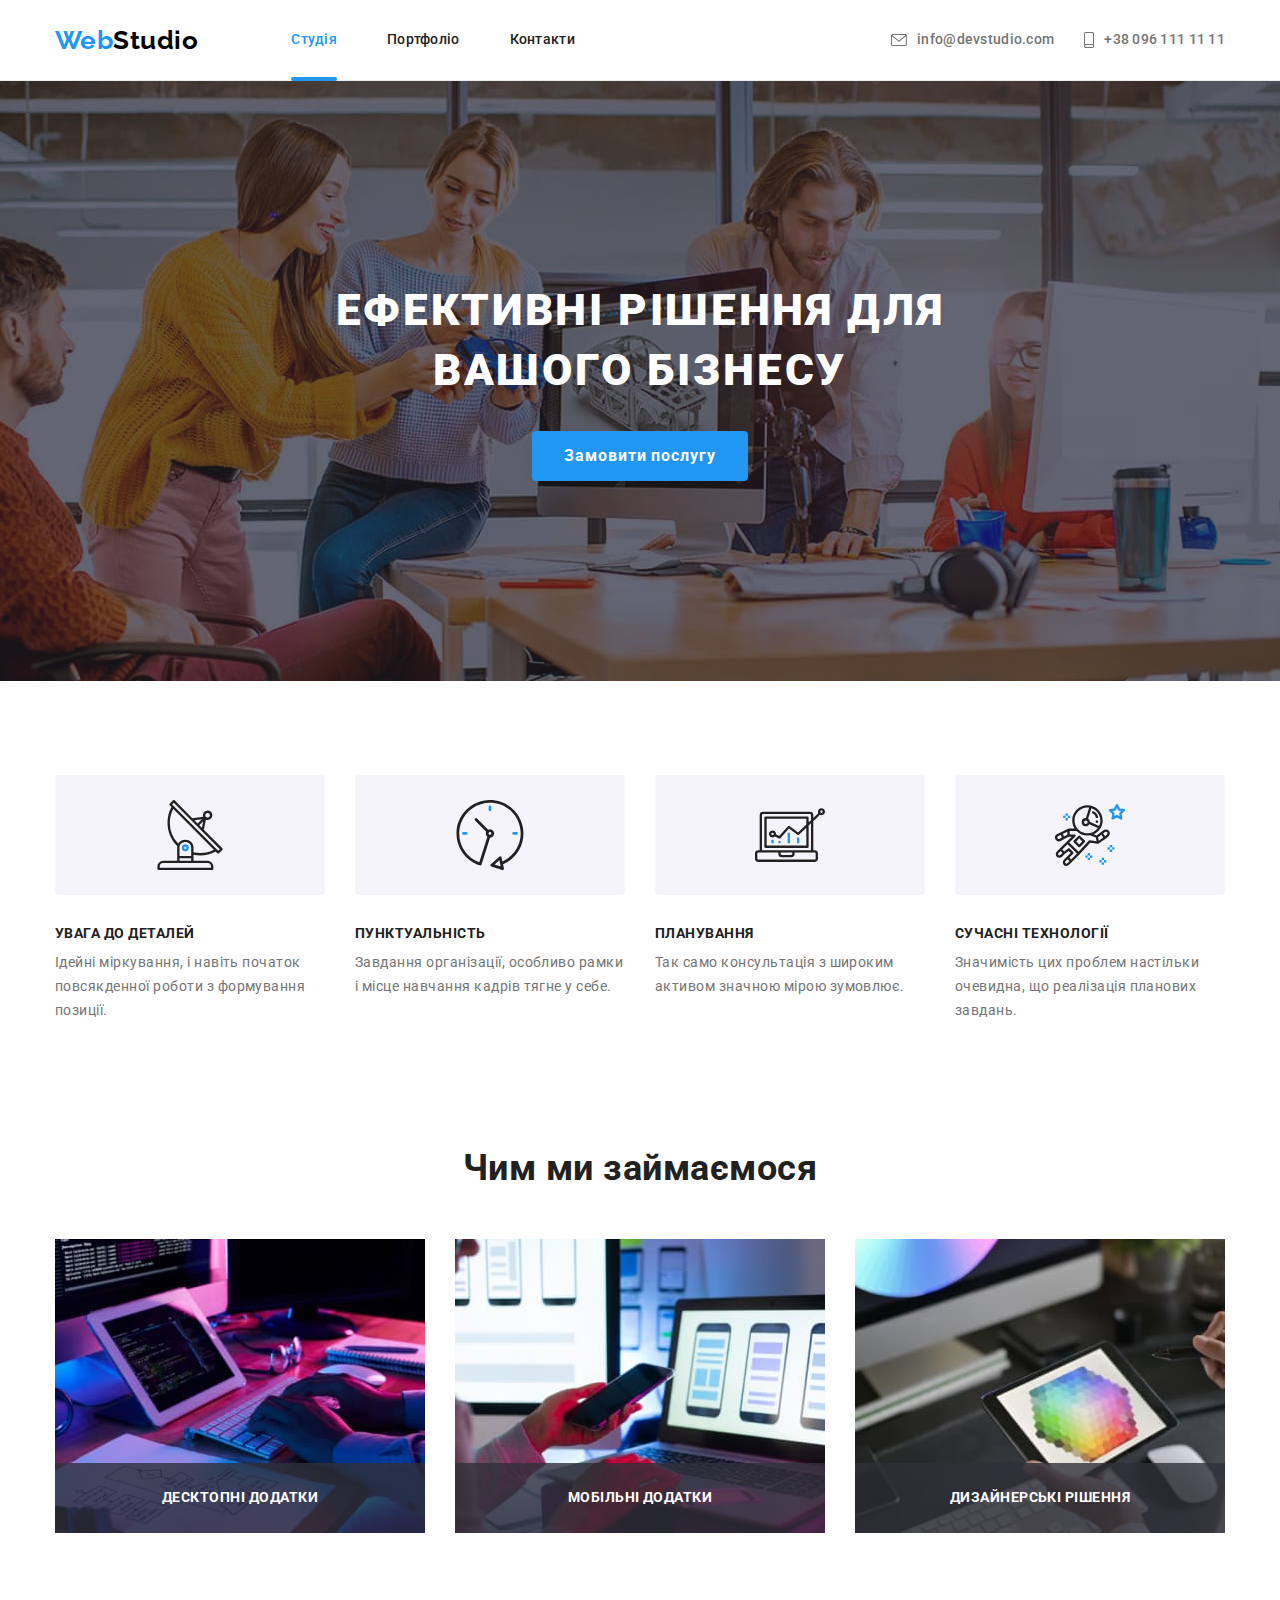
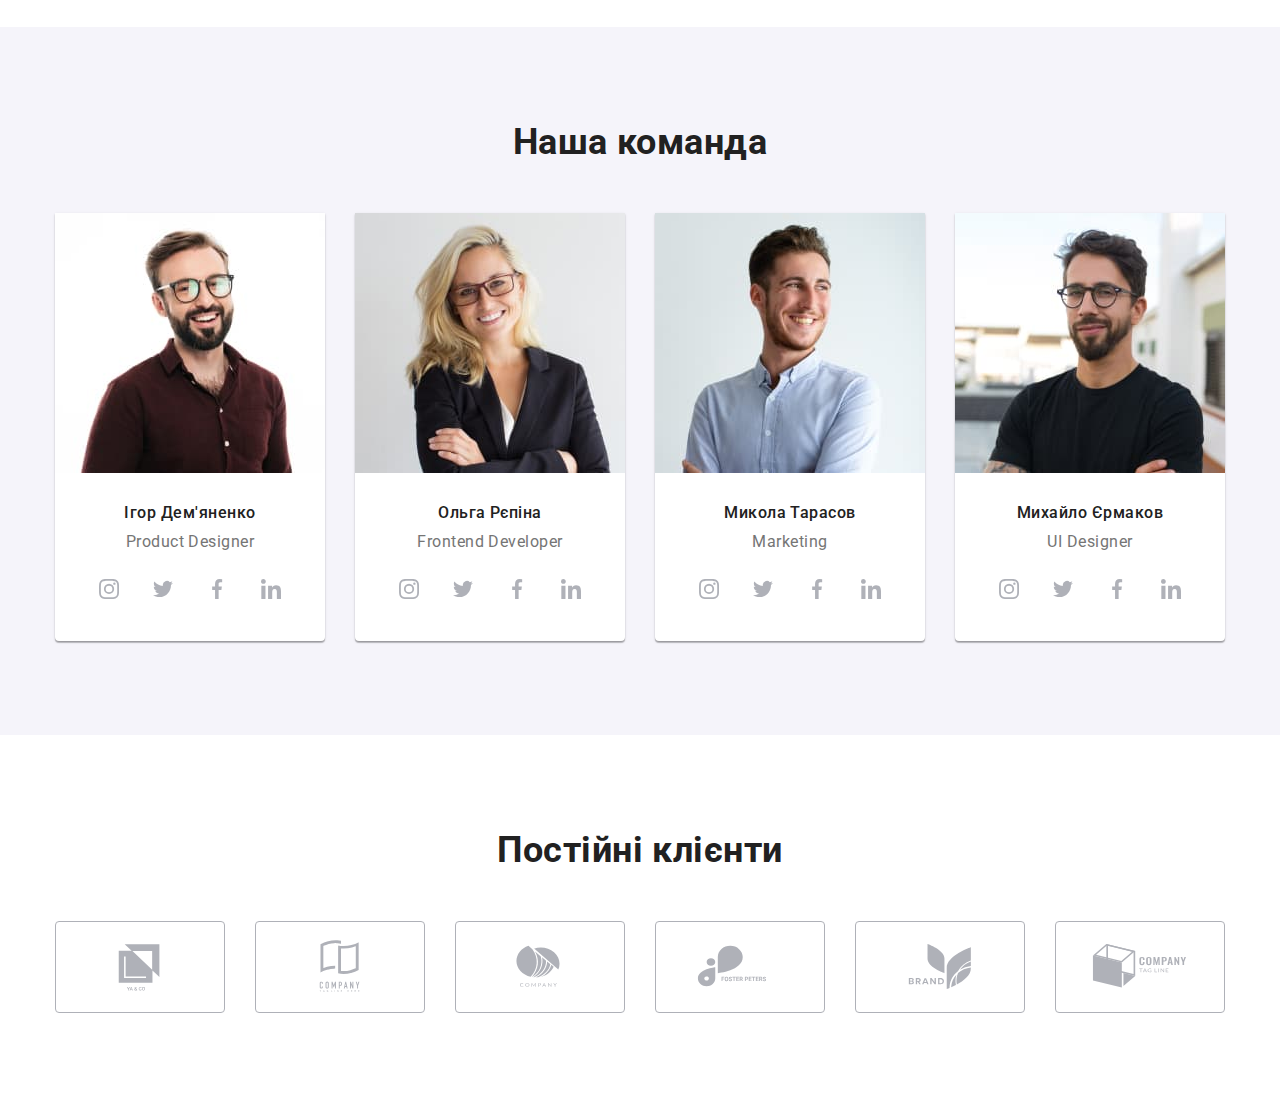
==== commit ab404942: "Adds all Client styles" ====
--- a/index.html
+++ b/index.html
@@ -638,7 +638,7 @@
       </section>
 
       <!-- Постійні клієнти -->
-      <!-- <section class="section section_top_padding">
+      <section class="section section_top_padding">
         <div class="container">
           <h2 class="section-title">Постійні клієнти</h2>
           <ul class="client">
@@ -727,7 +727,7 @@
             </li>
           </ul>
         </div>
-      </section> -->
+      </section>
     </main>
 
     <!-- <footer class="footer">
--- a/css/main.min.css
+++ b/css/main.min.css
@@ -1 +1 @@
-:root{--main-font: roboto, sans-serif;--secondary-font: raleway, sans-serif;--main-text-color: #212121;--secondary-text-color: #757575;--accent-blue: #2196f3;--accent-white: #ffffff;--bgc-footer: #2f303a;--bgc-hero: #c4c4c4;--text-color-contacts: rgba(255, 255, 255, 0.6);--bgc-team-btn-portfolio: #f5f4fa;--text-color-logo-header: #000000;--btn-active: #188ce8;--header-border: #ececec;--portfolio-element-border: #eeeeee;--social-link-color: #afb1b8;--social-link-bgc-footer: rgba(255, 255, 255, 0.1);--box-shadow: rgba(0, 0, 0, 0.25);--transition-dur-func: 250ms cubic-bezier(0.4, 0, 0.2, 1)}.client__link,.modal-form-checkbox,.modal-close-btn,.social-list-link{display:flex;align-items:center;justify-content:center}.visually-hidden{position:absolute;white-space:nowrap;width:1px;height:1px;overflow:hidden;border:0;padding:0;clip:rect(0 0 0 0);clip-path:inset(50%);margin:-1px}body{color:var(--main-text-color);background-color:var(--accent-white);font-family:var(--main-font);letter-spacing:.03em}img{display:block;max-width:100%;height:auto}html{box-sizing:border-box}*,*::before,*::after{box-sizing:inherit}h1,h2,h3,p{margin-top:0;margin-bottom:0}ul{margin-top:0;margin-bottom:0;padding-left:0}.list{list-style:none}.link{text-decoration:none;display:block}.section{padding-bottom:60px}.section.section_top_padding{padding-top:60px}@media screen and (min-width: 1200px){.section{padding-bottom:94px}.section.section_top_padding{padding-top:94px}}.container{padding-left:15px;padding-right:15px}@media screen and (min-width: 480px){.container{width:480px;margin-left:auto;margin-right:auto}}@media screen and (min-width: 768px){.container{width:768px}}@media screen and (min-width: 1200px){.container{width:1200px}}@media screen and (max-width: 767px){.mobile-menu{position:fixed;top:0;left:0;z-index:100;width:100%;height:100%;background-color:var(--accent-white);opacity:0;visibility:hidden;pointer-events:none;transition:opacity var(--transition-dur-func),visibility var(--transition-dur-func)}.mobile-menu__container{display:flex;flex-direction:column;position:relative;padding-left:40px;height:100%}.mobile-menu.is-open{opacity:1;visibility:visible;pointer-events:auto}.mobile-menu__close-btn{position:absolute;top:10px;right:15px;background-color:rgba(0,0,0,0);border:0;padding:0;line-height:0;fill:currentColor}.mobile-menu__close-btn-icon{color:var(--main-text-color);transition:color var(--transition-dur-func)}.mobile-menu__close-btn:hover .mobile-menu__close-btn-icon,.mobile-menu__close-btn:focus .mobile-menu__close-btn-icon,.mobile-menu__close-btn:active .mobile-menu__close-btn-icon{color:var(--accent-blue)}}.logo{color:var(--accent-blue);font-family:var(--secondary-font);font-weight:700;font-size:24px;line-height:1.17}.logo__header_dark{color:var(--text-color-logo-header)}@media screen and (min-width: 768px){.logo__top{margin-right:87px}}@media screen and (min-width: 1200px){.logo{font-size:26px;line-height:1.19}.logo__top{margin-right:93px}}.section-title{font-weight:700;text-align:center;font-size:28px;line-height:1.18;margin-bottom:30px}@media screen and (min-width: 1200px){.section-title{font-size:36px;line-height:1.17;margin-bottom:50px}}.btn{color:var(--main-text-color);background-color:var(--accent-white);cursor:pointer;border-radius:4px;border:none;display:inline-block}.btn.hero__btn{color:var(--accent-white);background-color:var(--accent-blue);font-size:16px;font-weight:700;line-height:1.875;letter-spacing:.06em;padding:10px 24px;min-width:200px;transition:color var(--transition-dur-func),background-color var(--transition-dur-func)}.btn.hero__btn:hover,.btn.hero__btn:focus{color:var(--accent-white);background-color:var(--btn-active)}@media screen and (min-width: 1200px){.btn.hero__btn{padding:10px 32px;min-width:216px}}.social-list{display:flex;justify-content:center;column-gap:10px}.social-list-link{width:44px;height:44px;border-radius:50%;background-color:var(--accent-white);color:var(--social-link-color);transition:color var(--transition-dur-func),background-color var(--transition-dur-func)}.social-list-link:hover,.social-list-link:focus{color:var(--accent-white);background-color:var(--accent-blue)}.join .social-list-link{color:var(--accent-white);background-color:var(--social-link-bgc-footer);transition:color var(--transition-dur-func),background-color var(--transition-dur-func)}.join .social-list-link:hover,.join .social-list-link:focus{color:var(--accent-white);background-color:var(--accent-blue)}.social-list-icon{fill:currentColor}.backdrop{position:fixed;top:0;left:0;z-index:100;width:100%;height:100%;background-color:rgba(0,0,0,.2);transition:opacity 250ms ease,visibility 250ms ease,transform 250ms linear}.backdrop.is-hidden{opacity:0;visibility:hidden;pointer-events:none;transform:scale(0)}.modal{position:absolute;top:50%;left:50%;transform:translate(-50%, -50%);width:528px;height:581px;padding:40px;background-color:var(--accent-white)}.modal-close-btn{position:absolute;top:8px;right:8px;padding:0;width:30px;height:30px;border-radius:50%;border:1px solid rgba(0,0,0,.1);background-color:rgba(0,0,0,0);cursor:pointer;fill:currentColor}.close-icon{color:var(--text-color-logo-header);transition:color var(--transition-dur-func)}.modal-close-btn:hover .close-icon,.modal-close-btn:focus .close-icon{color:var(--accent-blue)}.modal-form-title{font-weight:700;font-size:20px;line-height:1.15;text-align:center;margin-bottom:12px}.modal-form{display:flex;flex-direction:column}.modal-form-field{margin-bottom:10px}.modal-form-field.last{margin-bottom:20px}.modal-form-field-name{display:block;font-weight:400;font-size:12px;line-height:1.17;letter-spacing:.01em;color:var(--secondary-text-color);margin-bottom:4px}.modal-form-input-wrapper{position:relative;display:block;color:var(--main-text-color)}.modal-form-input{width:100%;height:40px;border:1px solid rgba(33,33,33,.2);border-radius:4px;padding-left:42px;cursor:pointer;transition:border-color var(--transition-dur-func)}.modal-form-input:focus{outline:none;border-color:var(--accent-blue)}.modal-form-input-icon{position:absolute;top:50%;left:12px;transform:translateY(-50%);fill:currentColor;transition:color var(--transition-dur-func)}.modal-form-input:focus+.modal-form-input-icon{color:var(--accent-blue)}.modal-form-message{width:100%;height:120px;border:1px solid rgba(33,33,33,.2);border-radius:4px;padding:12px 16px;resize:none;transition:border-color var(--transition-dur-func)}.modal-form-message::placeholder{font-size:12px;line-height:1.17;letter-spacing:.01em;color:rgba(117,117,117,.5)}.modal-form-message:focus{outline:none;border-color:var(--accent-blue)}.modal-form-checkbox{margin-bottom:30px}.modal-form-own-checkbox{border:2px solid var(--main-text-color);border-radius:2px;cursor:pointer;margin-right:8px;transition:box-shadow var(--transition-dur-func)}.modal-form-check:checked+.modal-form-own-checkbox{border:none}.modal-form-check:focus+.modal-form-own-checkbox{box-shadow:0 0 0 1.5px var(--text-color-logo-header)}.modal-form-own-checkbox-icon{display:none}.modal-form-check:checked+.modal-form-own-checkbox .modal-form-own-checkbox-icon{display:block}.modal-form-checkbox-text{font-size:14px;line-height:1.71;color:var(--secondary-text-color)}.modal-form-checkbox-link{font-size:14px;line-height:1.71;color:var(--accent-blue)}.modal-form-submit{color:var(--accent-white);background-color:var(--accent-blue);cursor:pointer;border-radius:4px;border:none;display:inline-block;font-weight:700;font-size:16px;line-height:1.88;letter-spacing:.06em;padding:10px 52px;min-width:200px;align-self:center;box-shadow:0px 4px 4px rgba(0,0,0,.15);transition:color var(--transition-dur-func),background-color var(--transition-dur-func)}.modal-form-submit:hover,.modal-form-submit:focus{color:var(--accent-white);background-color:var(--btn-active)}@media screen and (max-width: 767px){.site-nav{display:none}.auth-nav{display:none}.page-header{padding-top:10px;padding-bottom:10px}.page-header .open-mobile-menu{line-height:0;border:none;background-color:rgba(0,0,0,0);padding:0}.page-header .mob-site-nav .link{color:var(--main-text-color);font-weight:500;font-size:40px;line-height:1.175;letter-spacing:.02em}.page-header .mob-site-nav .mob-site-nav_current{color:var(--accent-blue)}.page-header .mob-site-nav__item:first-child{padding-top:48px}.page-header .mob-site-nav__item:not(:last-child){margin-bottom:32px}.page-header .mob-auth-nav .phone{font-weight:500;font-size:34px;line-height:1.18;letter-spacing:.02em;color:var(--accent-blue);margin-bottom:32px}.page-header .mob-auth-nav .mail{font-weight:500;font-size:24px;line-height:1.17;letter-spacing:.02em;color:var(--secondary-text-color);margin-bottom:64px}.page-header .mob-menu__wrapper{margin-top:auto}.page-header .mob-social-list{display:flex;flex-wrap:wrap;margin-bottom:48px}.page-header .mob-social-list__link{font-weight:500;font-size:18px;line-height:1.22;letter-spacing:.02em;color:var(--accent-blue);align-items:baseline}.page-header .mob-social-list__item:not(:last-child){margin-right:10px;padding-right:10px;border-right:1px solid rgba(33,33,33,.2)}}.page-header{background-color:var(--accent-white);border-bottom:1px solid var(--header-border)}.page-header__flex{display:flex;align-items:center;justify-content:space-between}@media screen and (min-width: 768px){.mob-site-nav,.mob-auth-nav,.mob-social-list,.open-mobile-menu,.mobile-menu__close-btn{display:none}.page-header__flex{justify-content:flex-start}.page-navigation{display:flex;align-items:center}.site-nav{display:flex}.site-nav .site-nav__item:not(:last-child){margin-right:50px}.site-nav .link{position:relative;display:block;padding-top:32px;padding-bottom:32px;color:var(--main-text-color);font-weight:500;font-size:14px;line-height:1.14;letter-spacing:.02em;transition:color var(--transition-dur-func)}.site-nav .link:hover,.site-nav .link:focus{color:var(--accent-blue)}.site-nav .site-nav_current{color:var(--accent-blue)}.site-nav .site-nav_current::after{position:absolute;left:0;bottom:-1px;display:block;width:100%;height:4px;background-color:var(--accent-blue);border-radius:2px;content:""}.auth-nav{display:flex;flex-direction:column;margin-left:auto}.auth-nav .link{display:flex;align-items:center;color:var(--secondary-text-color);font-weight:500;font-size:12px;line-height:1.17;letter-spacing:.02em;transition:color var(--transition-dur-func)}.auth-nav .link:hover,.auth-nav .link:focus{color:var(--accent-blue)}.auth-nav .site-nav__item:not(:last-child){margin-bottom:10px}.auth-nav .site-nav__mail,.auth-nav .site-nav__phone{fill:currentColor;margin-right:8px}}@media screen and (min-width: 1200px){.page-header{padding:0}.auth-nav{flex-direction:row;align-items:center}.auth-nav .site-nav__item.site-nav__item:not(:last-child){margin-right:30px}.auth-nav .link{justify-content:center;padding-top:32px;padding-bottom:32px;font-size:14px;line-height:1.14}.auth-nav .site-nav__item:not(:last-child){margin-bottom:0}.auth-nav .site-nav__mail,.auth-nav .site-nav__phone{margin-right:10px}}.hero{text-align:center;padding-top:118px;padding-bottom:118px}.hero__title{color:var(--accent-white);font-weight:900;font-size:26px;line-height:1.62;letter-spacing:.06em;text-transform:uppercase;margin-bottom:30px}.hero__overlay{margin-left:auto;margin-right:auto;background-repeat:no-repeat;background-position:center;background-size:cover;background-color:var(--bgc-hero)}@media screen and (max-width: 767px){.hero__overlay{max-width:480px;height:400px;background-image:linear-gradient(rgba(47, 48, 58, 0.4), rgba(47, 48, 58, 0.4)),url(../images/mobile/hero-mob.jpg)}}@media screen and (min-device-pixel-ratio: 2)and (max-width: 767px),screen and (min-resolution: 192dpi)and (max-width: 767px),screen and (min-resolution: 2dppx)and (max-width: 767px){.hero__overlay{background-image:linear-gradient(rgba(47, 48, 58, 0.4), rgba(47, 48, 58, 0.4)),url(../images/mobile/hero@2x-mob.jpg)}}@media screen and (min-width: 768px){.hero__overlay{max-width:768px;height:400px;background-image:linear-gradient(rgba(47, 48, 58, 0.4), rgba(47, 48, 58, 0.4)),url(../images/tablet/hero-tab.jpg)}}@media screen and (min-device-pixel-ratio: 2)and (min-width: 768px),screen and (min-resolution: 192dpi)and (min-width: 768px),screen and (min-resolution: 2dppx)and (min-width: 768px){.hero__overlay{background-image:linear-gradient(rgba(47, 48, 58, 0.4), rgba(47, 48, 58, 0.4)),url(../images/tablet/hero-tab@2x.jpg)}}@media screen and (min-width: 1200px){.hero{padding-top:200px;padding-bottom:200px}.hero__title{font-size:44px;line-height:1.36}.hero__overlay{max-width:1600px;height:600px;background-image:linear-gradient(rgba(47, 48, 58, 0.4), rgba(47, 48, 58, 0.4)),url(../images/desktop/hero-desk.jpg)}}@media screen and (min-device-pixel-ratio: 2)and (min-width: 1200px),screen and (min-resolution: 192dpi)and (min-width: 1200px),screen and (min-resolution: 2dppx)and (min-width: 1200px){.hero__overlay{background-image:linear-gradient(rgba(47, 48, 58, 0.4), rgba(47, 48, 58, 0.4)),url(../images/desktop/hero-desk@2x.jpg)}}.advantage__element{width:450px;margin-bottom:30px}.advantage__element:last-child{margin-bottom:0}.advantage__title{font-size:14px;font-weight:700;line-height:1.1428571429;text-transform:uppercase;margin-bottom:10px;text-align:center}.advantage__paragraph{color:var(--secondary-text-color);font-size:14px;line-height:1.71}.advantage__thumb{display:flex;align-items:center;justify-content:center;width:450px;height:120px;border-radius:4px;background-color:var(--bgc-team-btn-portfolio);margin-bottom:30px}@media screen and (min-width: 768px){.advantage{display:flex;flex-wrap:wrap;column-gap:30px}.advantage__element{width:354px}.advantage__element:nth-last-child(-n+2){margin-bottom:0}.advantage__title{text-align:start}.advantage__thumb{width:354px}}@media screen and (min-width: 1200px){.advantage{flex-wrap:wrap;column-gap:30px}.advantage__element{width:270px}.advantage__element:last-child{margin-right:0}.advantage__thumb{width:270px}}@media screen and (max-width: 1199px){.section__hidden{display:none}}@media screen and (min-width: 1200px){.section__hidden{display:block}.flex-container{display:flex;flex-wrap:wrap}.flex-element{width:370px;margin-right:30px;margin-bottom:30px;position:relative}.flex-element:nth-child(3n){margin-right:0}.flex-element:nth-last-child(-n+3){margin-bottom:0}.flex-element-overlay{position:absolute;bottom:0;left:0;width:100%;height:70px;display:flex;justify-content:center;align-items:center;font-weight:700;font-size:14px;line-height:1.14px;text-align:center;text-transform:uppercase;color:var(--accent-white);background-color:rgba(47,48,58,.8);overflow:auto}}.team-content{padding-top:30px;padding-bottom:24px;text-align:center}.team-title{color:var(--main-text-color);font-weight:500;font-size:16px;line-height:1.19;margin-bottom:10px}.team-paragraph{color:var(--secondary-text-color);font-size:16px;line-height:1.19;margin-bottom:16px}.section.team{background-color:var(--bgc-team-btn-portfolio);padding-top:60px}.flex-team-element{width:450px;margin-bottom:30px;background-color:var(--accent-white);border-radius:0px 0px 4px 4px;box-shadow:0px 1px 3px rgba(0,0,0,.12),0px 1px 1px rgba(0,0,0,.14),0px 2px 1px rgba(0,0,0,.2)}.flex-team-element:last-child{margin-bottom:0}@media screen and (min-width: 768px){.flex-team{display:flex;flex-wrap:wrap;column-gap:30px}.flex-team-element{width:354px;margin-bottom:30px}.flex-team-element:nth-last-child(-n+2){margin-bottom:0}}@media screen and (min-width: 1200px){.flex-team{display:flex;flex-wrap:nowrap}.team-content{padding-bottom:30px}.section.team{padding-top:94px}.flex-team-element{width:270px;margin-bottom:0}}.client{display:flex;justify-content:center;column-gap:30px}.client__link{width:170px;height:92px;border:1px solid var(--social-link-color);color:var(--social-link-color);border-radius:4px;transition:color var(--transition-dur-func),border var(--transition-dur-func)}.client__link:hover,.client__link:focus{color:var(--accent-blue);border:1px solid var(--accent-blue)}.client__icon{fill:currentColor}.examples-link{transition:box-shadow var(--transition-dur-func)}.examples-link:hover,.examples-link:focus{box-shadow:0px 4px 4px var(--box-shadow)}.examples-overlay{position:absolute;top:0;left:0;width:100%;height:100%;padding:63px 24px;font-size:18px;line-height:1.56;text-align:center;color:var(--accent-white);background-color:rgba(33,150,243,.9);overflow:auto;transform:translateY(100%);transition:transform 250ms linear}.examples-link:hover .examples-overlay,.examples-link:focus .examples-overlay{transform:translateY(0%)}.examples-title{color:var(--main-text-color);font-weight:700;font-size:18px;line-height:2;letter-spacing:.06em;margin-bottom:4px}.examples-paragraph{color:var(--secondary-text-color);font-size:16px;line-height:1.88}.elements-border{border:1px solid var(--portfolio-element-border);border-top:0;padding:20px 24px}.examples-wrapper{position:relative;overflow:hidden}.footer{background-color:var(--bgc-footer);padding-top:60px;padding-bottom:60px}.footer-contacts:not(:last-child){margin-bottom:9px}.adress{color:var(--accent-white);font-size:14px;line-height:1.71;font-style:normal;transition:color var(--transition-dur-func)}.adress:hover,.adress:focus{color:var(--accent-blue)}.contacts{color:var(--text-color-contacts);font-size:14px;line-height:1.71;font-style:normal;transition:color var(--transition-dur-func)}.contacts:hover,.contacts:focus{color:var(--accent-blue)}.join{width:206px;height:80px;margin-left:70px}.join-title{font-weight:700;font-size:14px;line-height:1.14;text-transform:uppercase;color:var(--accent-white);margin-bottom:20px}.footer-flex{display:flex;align-items:baseline}.mail-input-wrapper{margin-left:auto}.mail-input-title{font-weight:700;font-size:14px;line-height:1.14;text-transform:uppercase;color:var(--accent-white);margin-bottom:20px}.mail-input{display:flex}.mail-input-input{width:358px;height:50px;margin-right:12px;padding-left:16px;color:var(--accent-white);border:1px solid rgba(255,255,255,.3);box-shadow:0px 4px 4px rgba(0,0,0,.15);border-radius:4px;background-color:var(--bgc-footer)}.mail-input-input::placeholder{font-size:16px;line-height:1.25;color:var(--text-color-contacts)}.mail-input-btn{display:flex;align-items:center;justify-content:center;width:200px;height:50px;cursor:pointer;border:none;background-color:var(--accent-blue);border-radius:4px;box-shadow:0px 4px 4px rgba(0,0,0,.15)}.mail-input-btn-text{font-weight:700;font-size:16px;line-height:1.88;letter-spacing:.06em;color:var(--accent-white);padding-right:10px}.send-icon{fill:var(--accent-white)}/*# sourceMappingURL=main.min.css.map */+:root{--main-font: roboto, sans-serif;--secondary-font: raleway, sans-serif;--main-text-color: #212121;--secondary-text-color: #757575;--accent-blue: #2196f3;--accent-white: #ffffff;--bgc-footer: #2f303a;--bgc-hero: #c4c4c4;--text-color-contacts: rgba(255, 255, 255, 0.6);--bgc-team-btn-portfolio: #f5f4fa;--text-color-logo-header: #000000;--btn-active: #188ce8;--header-border: #ececec;--portfolio-element-border: #eeeeee;--social-link-color: #afb1b8;--social-link-bgc-footer: rgba(255, 255, 255, 0.1);--box-shadow: rgba(0, 0, 0, 0.25);--transition-dur-func: 250ms cubic-bezier(0.4, 0, 0.2, 1)}.client__link,.modal-form-checkbox,.modal-close-btn,.social-list-link{display:flex;align-items:center;justify-content:center}.visually-hidden{position:absolute;white-space:nowrap;width:1px;height:1px;overflow:hidden;border:0;padding:0;clip:rect(0 0 0 0);clip-path:inset(50%);margin:-1px}body{color:var(--main-text-color);background-color:var(--accent-white);font-family:var(--main-font);letter-spacing:.03em}img{display:block;max-width:100%;height:auto}html{box-sizing:border-box}*,*::before,*::after{box-sizing:inherit}h1,h2,h3,p{margin-top:0;margin-bottom:0}ul{margin-top:0;margin-bottom:0;padding-left:0}.list{list-style:none}.link{text-decoration:none;display:block}.section{padding-bottom:60px}.section.section_top_padding{padding-top:60px}@media screen and (min-width: 1200px){.section{padding-bottom:94px}.section.section_top_padding{padding-top:94px}}.container{padding-left:15px;padding-right:15px}@media screen and (min-width: 480px){.container{width:480px;margin-left:auto;margin-right:auto}}@media screen and (min-width: 768px){.container{width:768px}}@media screen and (min-width: 1200px){.container{width:1200px}}@media screen and (max-width: 767px){.mobile-menu{position:fixed;top:0;left:0;z-index:100;width:100%;height:100%;background-color:var(--accent-white);opacity:0;visibility:hidden;pointer-events:none;transition:opacity var(--transition-dur-func),visibility var(--transition-dur-func)}.mobile-menu__container{display:flex;flex-direction:column;position:relative;padding-left:40px;height:100%}.mobile-menu.is-open{opacity:1;visibility:visible;pointer-events:auto}.mobile-menu__close-btn{position:absolute;top:10px;right:15px;background-color:rgba(0,0,0,0);border:0;padding:0;line-height:0;fill:currentColor}.mobile-menu__close-btn-icon{color:var(--main-text-color);transition:color var(--transition-dur-func)}.mobile-menu__close-btn:hover .mobile-menu__close-btn-icon,.mobile-menu__close-btn:focus .mobile-menu__close-btn-icon,.mobile-menu__close-btn:active .mobile-menu__close-btn-icon{color:var(--accent-blue)}}.logo{color:var(--accent-blue);font-family:var(--secondary-font);font-weight:700;font-size:24px;line-height:1.17}.logo__header_dark{color:var(--text-color-logo-header)}@media screen and (min-width: 768px){.logo__top{margin-right:87px}}@media screen and (min-width: 1200px){.logo{font-size:26px;line-height:1.19}.logo__top{margin-right:93px}}.section-title{font-weight:700;text-align:center;font-size:28px;line-height:1.18;margin-bottom:30px}@media screen and (min-width: 1200px){.section-title{font-size:36px;line-height:1.17;margin-bottom:50px}}.btn{color:var(--main-text-color);background-color:var(--accent-white);cursor:pointer;border-radius:4px;border:none;display:inline-block}.btn.hero__btn{color:var(--accent-white);background-color:var(--accent-blue);font-size:16px;font-weight:700;line-height:1.875;letter-spacing:.06em;padding:10px 24px;min-width:200px;transition:color var(--transition-dur-func),background-color var(--transition-dur-func)}.btn.hero__btn:hover,.btn.hero__btn:focus{color:var(--accent-white);background-color:var(--btn-active)}@media screen and (min-width: 1200px){.btn.hero__btn{padding:10px 32px;min-width:216px}}.social-list{display:flex;justify-content:center;column-gap:10px}.social-list-link{width:44px;height:44px;border-radius:50%;background-color:var(--accent-white);color:var(--social-link-color);transition:color var(--transition-dur-func),background-color var(--transition-dur-func)}.social-list-link:hover,.social-list-link:focus{color:var(--accent-white);background-color:var(--accent-blue)}.join .social-list-link{color:var(--accent-white);background-color:var(--social-link-bgc-footer);transition:color var(--transition-dur-func),background-color var(--transition-dur-func)}.join .social-list-link:hover,.join .social-list-link:focus{color:var(--accent-white);background-color:var(--accent-blue)}.social-list-icon{fill:currentColor}.backdrop{position:fixed;top:0;left:0;z-index:100;width:100%;height:100%;background-color:rgba(0,0,0,.2);transition:opacity 250ms ease,visibility 250ms ease,transform 250ms linear}.backdrop.is-hidden{opacity:0;visibility:hidden;pointer-events:none;transform:scale(0)}.modal{position:absolute;top:50%;left:50%;transform:translate(-50%, -50%);width:528px;height:581px;padding:40px;background-color:var(--accent-white)}.modal-close-btn{position:absolute;top:8px;right:8px;padding:0;width:30px;height:30px;border-radius:50%;border:1px solid rgba(0,0,0,.1);background-color:rgba(0,0,0,0);cursor:pointer;fill:currentColor}.close-icon{color:var(--text-color-logo-header);transition:color var(--transition-dur-func)}.modal-close-btn:hover .close-icon,.modal-close-btn:focus .close-icon{color:var(--accent-blue)}.modal-form-title{font-weight:700;font-size:20px;line-height:1.15;text-align:center;margin-bottom:12px}.modal-form{display:flex;flex-direction:column}.modal-form-field{margin-bottom:10px}.modal-form-field.last{margin-bottom:20px}.modal-form-field-name{display:block;font-weight:400;font-size:12px;line-height:1.17;letter-spacing:.01em;color:var(--secondary-text-color);margin-bottom:4px}.modal-form-input-wrapper{position:relative;display:block;color:var(--main-text-color)}.modal-form-input{width:100%;height:40px;border:1px solid rgba(33,33,33,.2);border-radius:4px;padding-left:42px;cursor:pointer;transition:border-color var(--transition-dur-func)}.modal-form-input:focus{outline:none;border-color:var(--accent-blue)}.modal-form-input-icon{position:absolute;top:50%;left:12px;transform:translateY(-50%);fill:currentColor;transition:color var(--transition-dur-func)}.modal-form-input:focus+.modal-form-input-icon{color:var(--accent-blue)}.modal-form-message{width:100%;height:120px;border:1px solid rgba(33,33,33,.2);border-radius:4px;padding:12px 16px;resize:none;transition:border-color var(--transition-dur-func)}.modal-form-message::placeholder{font-size:12px;line-height:1.17;letter-spacing:.01em;color:rgba(117,117,117,.5)}.modal-form-message:focus{outline:none;border-color:var(--accent-blue)}.modal-form-checkbox{margin-bottom:30px}.modal-form-own-checkbox{border:2px solid var(--main-text-color);border-radius:2px;cursor:pointer;margin-right:8px;transition:box-shadow var(--transition-dur-func)}.modal-form-check:checked+.modal-form-own-checkbox{border:none}.modal-form-check:focus+.modal-form-own-checkbox{box-shadow:0 0 0 1.5px var(--text-color-logo-header)}.modal-form-own-checkbox-icon{display:none}.modal-form-check:checked+.modal-form-own-checkbox .modal-form-own-checkbox-icon{display:block}.modal-form-checkbox-text{font-size:14px;line-height:1.71;color:var(--secondary-text-color)}.modal-form-checkbox-link{font-size:14px;line-height:1.71;color:var(--accent-blue)}.modal-form-submit{color:var(--accent-white);background-color:var(--accent-blue);cursor:pointer;border-radius:4px;border:none;display:inline-block;font-weight:700;font-size:16px;line-height:1.88;letter-spacing:.06em;padding:10px 52px;min-width:200px;align-self:center;box-shadow:0px 4px 4px rgba(0,0,0,.15);transition:color var(--transition-dur-func),background-color var(--transition-dur-func)}.modal-form-submit:hover,.modal-form-submit:focus{color:var(--accent-white);background-color:var(--btn-active)}@media screen and (max-width: 767px){.site-nav{display:none}.auth-nav{display:none}.page-header{padding-top:10px;padding-bottom:10px}.page-header .open-mobile-menu{line-height:0;border:none;background-color:rgba(0,0,0,0);padding:0}.page-header .mob-site-nav .link{color:var(--main-text-color);font-weight:500;font-size:40px;line-height:1.175;letter-spacing:.02em}.page-header .mob-site-nav .mob-site-nav_current{color:var(--accent-blue)}.page-header .mob-site-nav__item:first-child{padding-top:48px}.page-header .mob-site-nav__item:not(:last-child){margin-bottom:32px}.page-header .mob-auth-nav .phone{font-weight:500;font-size:34px;line-height:1.18;letter-spacing:.02em;color:var(--accent-blue);margin-bottom:32px}.page-header .mob-auth-nav .mail{font-weight:500;font-size:24px;line-height:1.17;letter-spacing:.02em;color:var(--secondary-text-color);margin-bottom:64px}.page-header .mob-menu__wrapper{margin-top:auto}.page-header .mob-social-list{display:flex;flex-wrap:wrap;margin-bottom:48px}.page-header .mob-social-list__link{font-weight:500;font-size:18px;line-height:1.22;letter-spacing:.02em;color:var(--accent-blue);align-items:baseline}.page-header .mob-social-list__item:not(:last-child){margin-right:10px;padding-right:10px;border-right:1px solid rgba(33,33,33,.2)}}.page-header{background-color:var(--accent-white);border-bottom:1px solid var(--header-border)}.page-header__flex{display:flex;align-items:center;justify-content:space-between}@media screen and (min-width: 768px){.mob-site-nav,.mob-auth-nav,.mob-social-list,.open-mobile-menu,.mobile-menu__close-btn{display:none}.page-header__flex{justify-content:flex-start}.page-navigation{display:flex;align-items:center}.site-nav{display:flex}.site-nav .site-nav__item:not(:last-child){margin-right:50px}.site-nav .link{position:relative;display:block;padding-top:32px;padding-bottom:32px;color:var(--main-text-color);font-weight:500;font-size:14px;line-height:1.14;letter-spacing:.02em;transition:color var(--transition-dur-func)}.site-nav .link:hover,.site-nav .link:focus{color:var(--accent-blue)}.site-nav .site-nav_current{color:var(--accent-blue)}.site-nav .site-nav_current::after{position:absolute;left:0;bottom:-1px;display:block;width:100%;height:4px;background-color:var(--accent-blue);border-radius:2px;content:""}.auth-nav{display:flex;flex-direction:column;margin-left:auto}.auth-nav .link{display:flex;align-items:center;color:var(--secondary-text-color);font-weight:500;font-size:12px;line-height:1.17;letter-spacing:.02em;transition:color var(--transition-dur-func)}.auth-nav .link:hover,.auth-nav .link:focus{color:var(--accent-blue)}.auth-nav .site-nav__item:not(:last-child){margin-bottom:10px}.auth-nav .site-nav__mail,.auth-nav .site-nav__phone{fill:currentColor;margin-right:8px}}@media screen and (min-width: 1200px){.page-header{padding:0}.auth-nav{flex-direction:row;align-items:center}.auth-nav .site-nav__item.site-nav__item:not(:last-child){margin-right:30px}.auth-nav .link{justify-content:center;padding-top:32px;padding-bottom:32px;font-size:14px;line-height:1.14}.auth-nav .site-nav__item:not(:last-child){margin-bottom:0}.auth-nav .site-nav__mail,.auth-nav .site-nav__phone{margin-right:10px}}.hero{text-align:center;padding-top:118px;padding-bottom:118px}.hero__title{color:var(--accent-white);font-weight:900;font-size:26px;line-height:1.62;letter-spacing:.06em;text-transform:uppercase;margin-bottom:30px}.hero__overlay{margin-left:auto;margin-right:auto;background-repeat:no-repeat;background-position:center;background-size:cover;background-color:var(--bgc-hero)}@media screen and (max-width: 767px){.hero__overlay{max-width:480px;height:400px;background-image:linear-gradient(rgba(47, 48, 58, 0.4), rgba(47, 48, 58, 0.4)),url(../images/mobile/hero-mob.jpg)}}@media screen and (min-device-pixel-ratio: 2)and (max-width: 767px),screen and (min-resolution: 192dpi)and (max-width: 767px),screen and (min-resolution: 2dppx)and (max-width: 767px){.hero__overlay{background-image:linear-gradient(rgba(47, 48, 58, 0.4), rgba(47, 48, 58, 0.4)),url(../images/mobile/hero@2x-mob.jpg)}}@media screen and (min-width: 768px){.hero__overlay{max-width:768px;height:400px;background-image:linear-gradient(rgba(47, 48, 58, 0.4), rgba(47, 48, 58, 0.4)),url(../images/tablet/hero-tab.jpg)}}@media screen and (min-device-pixel-ratio: 2)and (min-width: 768px),screen and (min-resolution: 192dpi)and (min-width: 768px),screen and (min-resolution: 2dppx)and (min-width: 768px){.hero__overlay{background-image:linear-gradient(rgba(47, 48, 58, 0.4), rgba(47, 48, 58, 0.4)),url(../images/tablet/hero-tab@2x.jpg)}}@media screen and (min-width: 1200px){.hero{padding-top:200px;padding-bottom:200px}.hero__title{font-size:44px;line-height:1.36}.hero__overlay{max-width:1600px;height:600px;background-image:linear-gradient(rgba(47, 48, 58, 0.4), rgba(47, 48, 58, 0.4)),url(../images/desktop/hero-desk.jpg)}}@media screen and (min-device-pixel-ratio: 2)and (min-width: 1200px),screen and (min-resolution: 192dpi)and (min-width: 1200px),screen and (min-resolution: 2dppx)and (min-width: 1200px){.hero__overlay{background-image:linear-gradient(rgba(47, 48, 58, 0.4), rgba(47, 48, 58, 0.4)),url(../images/desktop/hero-desk@2x.jpg)}}.advantage__element{width:450px;margin-bottom:30px}.advantage__element:last-child{margin-bottom:0}.advantage__title{font-size:14px;font-weight:700;line-height:1.1428571429;text-transform:uppercase;margin-bottom:10px;text-align:center}.advantage__paragraph{color:var(--secondary-text-color);font-size:14px;line-height:1.71}.advantage__thumb{display:flex;align-items:center;justify-content:center;width:450px;height:120px;border-radius:4px;background-color:var(--bgc-team-btn-portfolio);margin-bottom:30px}@media screen and (min-width: 768px){.advantage{display:flex;flex-wrap:wrap;column-gap:30px}.advantage__element{width:354px}.advantage__element:nth-last-child(-n+2){margin-bottom:0}.advantage__title{text-align:start}.advantage__thumb{width:354px}}@media screen and (min-width: 1200px){.advantage{flex-wrap:wrap;column-gap:30px}.advantage__element{width:270px}.advantage__element:last-child{margin-right:0}.advantage__thumb{width:270px}}@media screen and (max-width: 1199px){.section__hidden{display:none}}@media screen and (min-width: 1200px){.section__hidden{display:block}.flex-container{display:flex;flex-wrap:wrap}.flex-element{width:370px;margin-right:30px;margin-bottom:30px;position:relative}.flex-element:nth-child(3n){margin-right:0}.flex-element:nth-last-child(-n+3){margin-bottom:0}.flex-element-overlay{position:absolute;bottom:0;left:0;width:100%;height:70px;display:flex;justify-content:center;align-items:center;font-weight:700;font-size:14px;line-height:1.14px;text-align:center;text-transform:uppercase;color:var(--accent-white);background-color:rgba(47,48,58,.8);overflow:auto}}.team-content{padding-top:30px;padding-bottom:24px;text-align:center}.team-title{color:var(--main-text-color);font-weight:500;font-size:16px;line-height:1.19;margin-bottom:10px}.team-paragraph{color:var(--secondary-text-color);font-size:16px;line-height:1.19;margin-bottom:16px}.section.team{background-color:var(--bgc-team-btn-portfolio);padding-top:60px}.flex-team-element{width:450px;margin-bottom:30px;background-color:var(--accent-white);border-radius:0px 0px 4px 4px;box-shadow:0px 1px 3px rgba(0,0,0,.12),0px 1px 1px rgba(0,0,0,.14),0px 2px 1px rgba(0,0,0,.2)}.flex-team-element:last-child{margin-bottom:0}@media screen and (min-width: 768px){.flex-team{display:flex;flex-wrap:wrap;column-gap:30px}.flex-team-element{width:354px;margin-bottom:30px}.flex-team-element:nth-last-child(-n+2){margin-bottom:0}}@media screen and (min-width: 1200px){.flex-team{display:flex;flex-wrap:nowrap}.team-content{padding-bottom:30px}.section.team{padding-top:94px}.flex-team-element{width:270px;margin-bottom:0}}.client{display:flex;justify-content:center;column-gap:30px;row-gap:30px}.client__link{height:92px;border:1px solid var(--social-link-color);color:var(--social-link-color);border-radius:4px;transition:color var(--transition-dur-func),border var(--transition-dur-func)}.client__icon{fill:currentColor}@media screen and (max-width: 767px){.client{flex-wrap:wrap}.client__link{width:210px}.client__link:active{color:var(--accent-blue);border:1px solid var(--accent-blue)}}@media screen and (min-width: 768px){.client{flex-wrap:wrap}.client__link{width:226px}.client__link:active{color:var(--accent-blue);border:1px solid var(--accent-blue)}}@media screen and (min-width: 1200px){.client__link{width:170px}.client__link:hover,.client__link:focus{color:var(--accent-blue);border:1px solid var(--accent-blue)}}.examples-link{transition:box-shadow var(--transition-dur-func)}.examples-link:hover,.examples-link:focus{box-shadow:0px 4px 4px var(--box-shadow)}.examples-overlay{position:absolute;top:0;left:0;width:100%;height:100%;padding:63px 24px;font-size:18px;line-height:1.56;text-align:center;color:var(--accent-white);background-color:rgba(33,150,243,.9);overflow:auto;transform:translateY(100%);transition:transform 250ms linear}.examples-link:hover .examples-overlay,.examples-link:focus .examples-overlay{transform:translateY(0%)}.examples-title{color:var(--main-text-color);font-weight:700;font-size:18px;line-height:2;letter-spacing:.06em;margin-bottom:4px}.examples-paragraph{color:var(--secondary-text-color);font-size:16px;line-height:1.88}.elements-border{border:1px solid var(--portfolio-element-border);border-top:0;padding:20px 24px}.examples-wrapper{position:relative;overflow:hidden}.footer{background-color:var(--bgc-footer);padding-top:60px;padding-bottom:60px}.footer-contacts:not(:last-child){margin-bottom:9px}.adress{color:var(--accent-white);font-size:14px;line-height:1.71;font-style:normal;transition:color var(--transition-dur-func)}.adress:hover,.adress:focus{color:var(--accent-blue)}.contacts{color:var(--text-color-contacts);font-size:14px;line-height:1.71;font-style:normal;transition:color var(--transition-dur-func)}.contacts:hover,.contacts:focus{color:var(--accent-blue)}.join{width:206px;height:80px;margin-left:70px}.join-title{font-weight:700;font-size:14px;line-height:1.14;text-transform:uppercase;color:var(--accent-white);margin-bottom:20px}.footer-flex{display:flex;align-items:baseline}.mail-input-wrapper{margin-left:auto}.mail-input-title{font-weight:700;font-size:14px;line-height:1.14;text-transform:uppercase;color:var(--accent-white);margin-bottom:20px}.mail-input{display:flex}.mail-input-input{width:358px;height:50px;margin-right:12px;padding-left:16px;color:var(--accent-white);border:1px solid rgba(255,255,255,.3);box-shadow:0px 4px 4px rgba(0,0,0,.15);border-radius:4px;background-color:var(--bgc-footer)}.mail-input-input::placeholder{font-size:16px;line-height:1.25;color:var(--text-color-contacts)}.mail-input-btn{display:flex;align-items:center;justify-content:center;width:200px;height:50px;cursor:pointer;border:none;background-color:var(--accent-blue);border-radius:4px;box-shadow:0px 4px 4px rgba(0,0,0,.15)}.mail-input-btn-text{font-weight:700;font-size:16px;line-height:1.88;letter-spacing:.06em;color:var(--accent-white);padding-right:10px}.send-icon{fill:var(--accent-white)}/*# sourceMappingURL=main.min.css.map */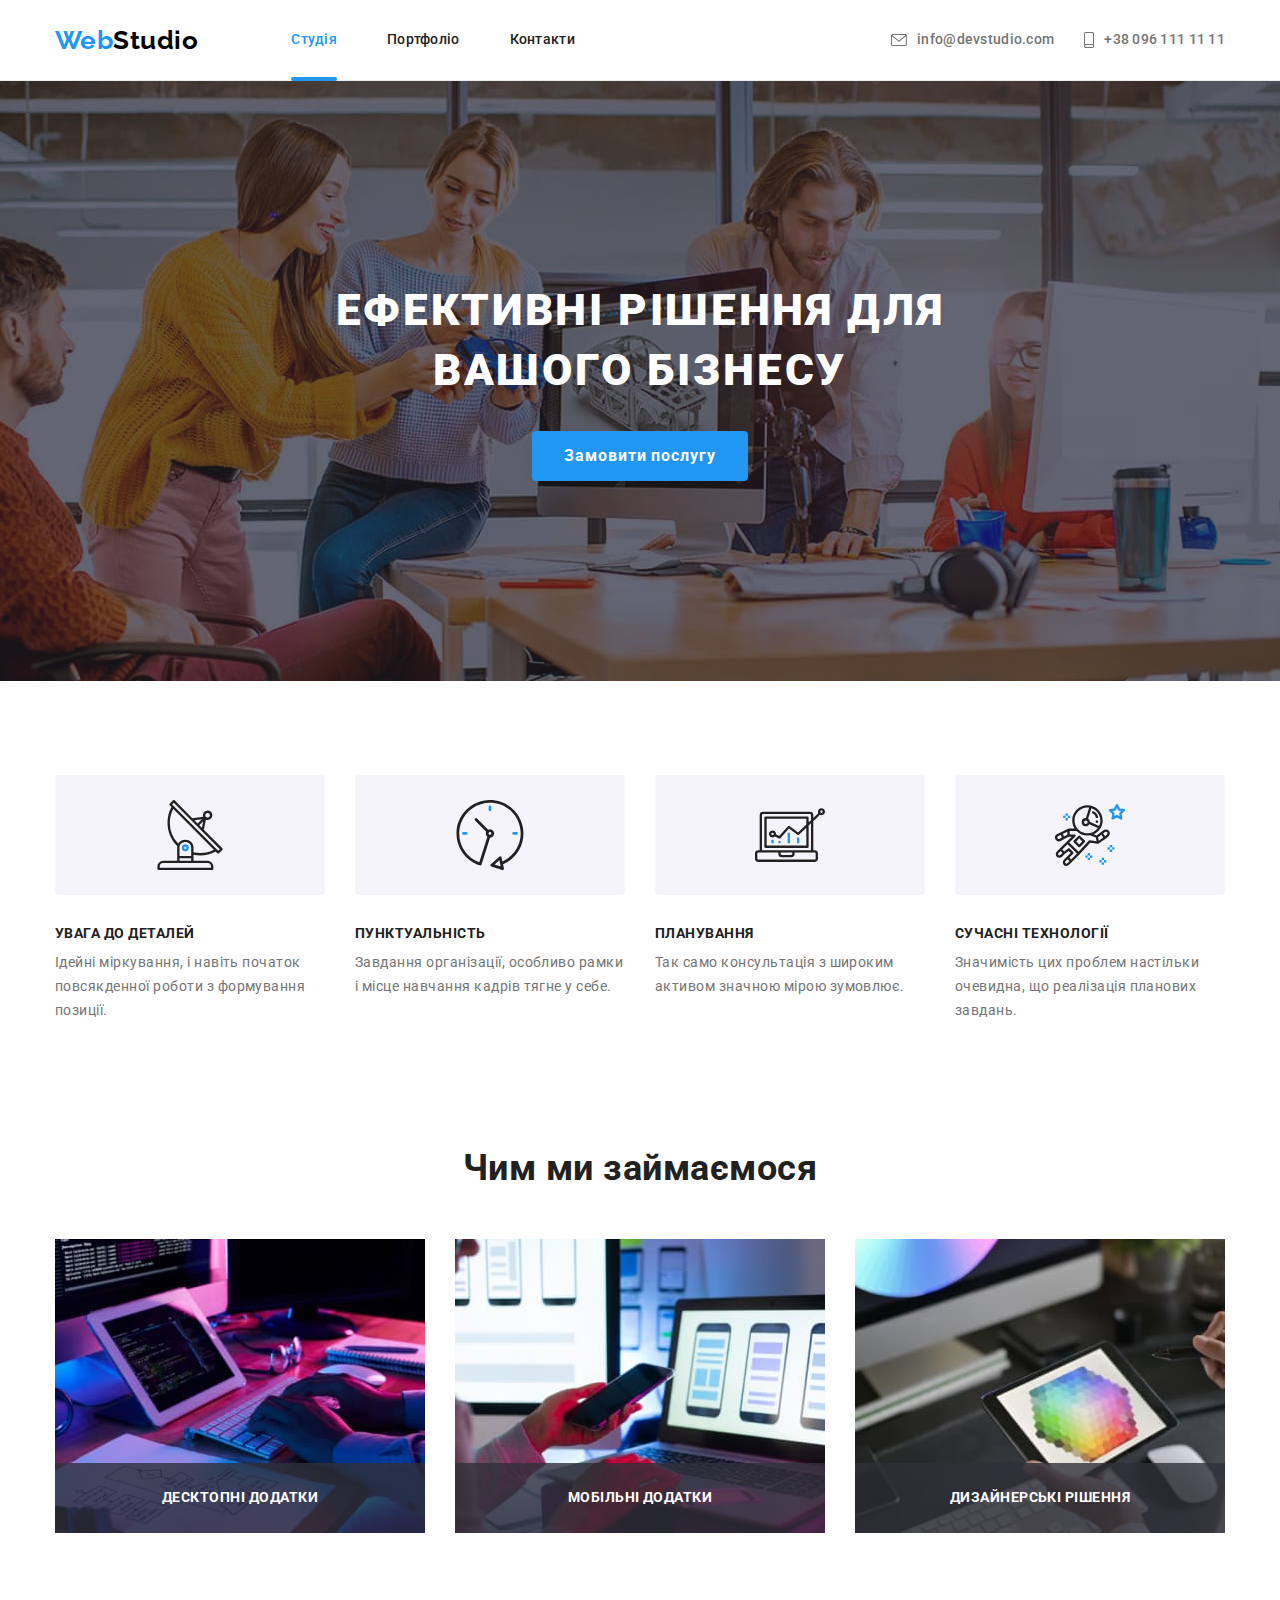
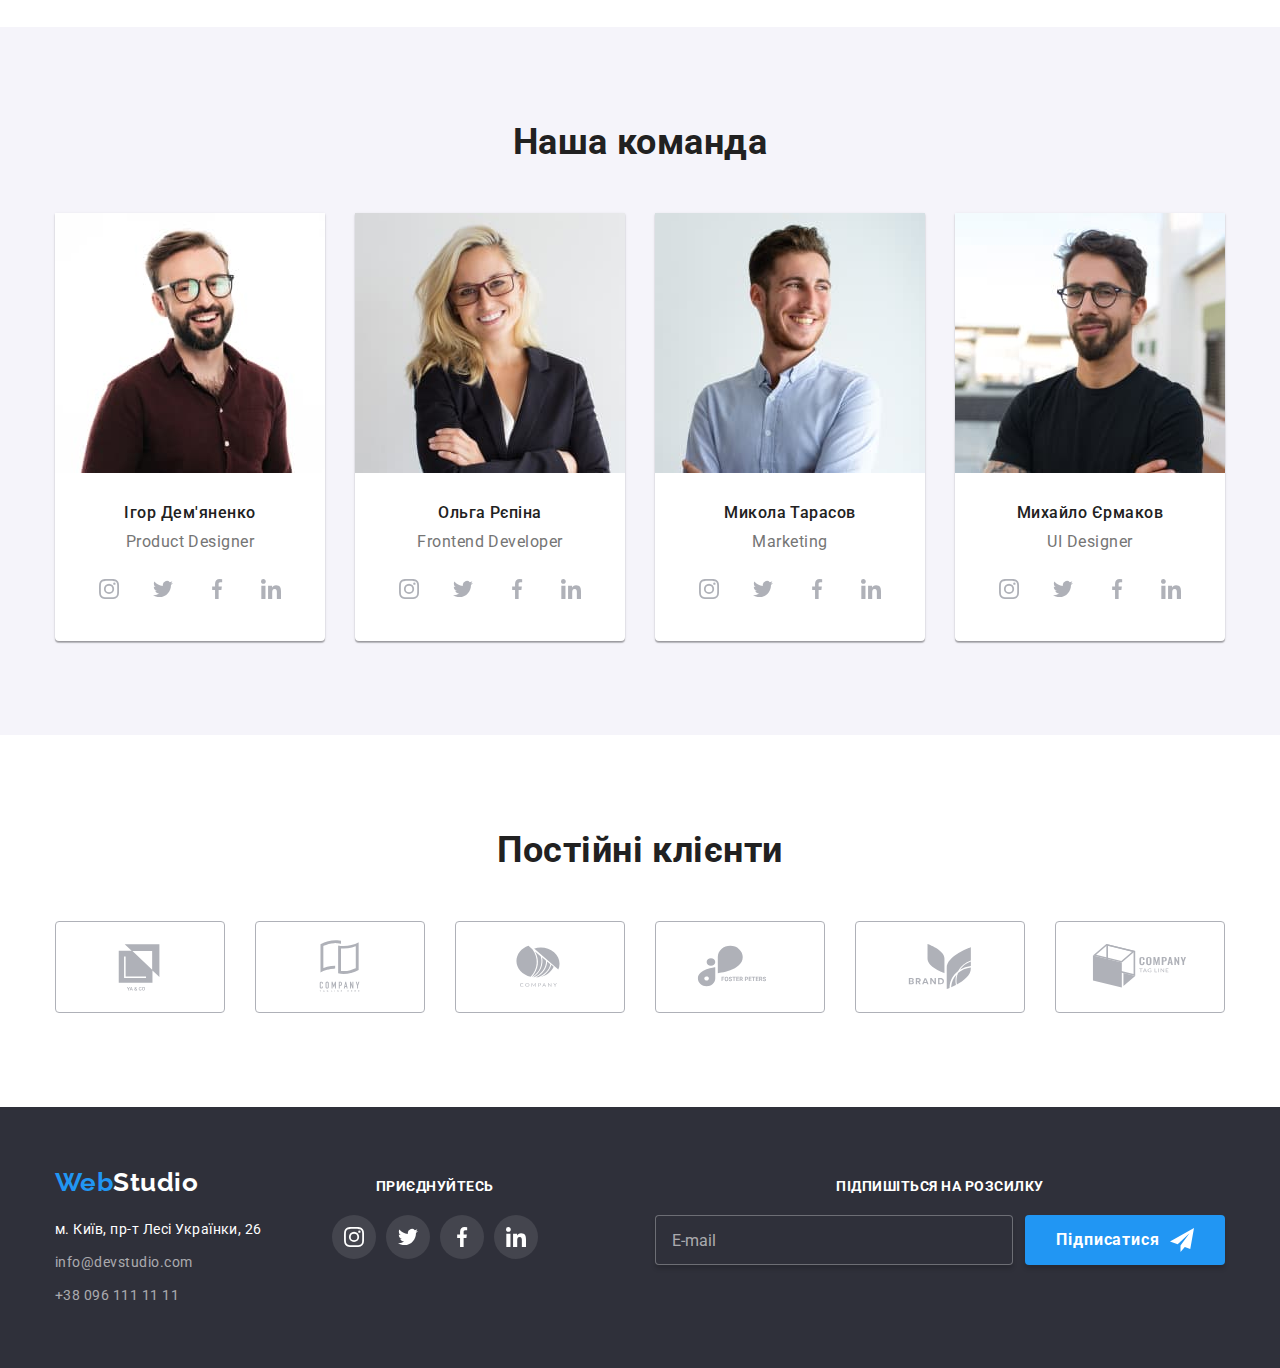
==== commit 12b123f1: "Adds all styles to" ====
--- a/index.html
+++ b/index.html
@@ -730,21 +730,21 @@
       </section>
     </main>
 
-    <!-- <footer class="footer">
+    <footer class="footer">
       <div class="container footer-flex">
-        <div>
+        <div class="footer-wrapper">
           <a href="./index.html" class="logo link logo-bottom"
             >Web<span class="logo-footer">Studio</span></a
           >
 
           <address>
-            <ul class="list">
+            <ul class="list address">
               <li class="footer-contacts">
                 <a
                   href="https://goo.gl/maps/CPtrU1FHBa2aNyZL9"
                   target="_blank"
                   rel="noopener noreferrer nofollow"
-                  class="adress link"
+                  class="location link"
                   >м. Київ, пр-т Лесі Українки, 26</a
                 >
               </li>
@@ -846,10 +846,10 @@
           </form>
         </div>
       </div>
-    </footer> -->
+    </footer>
 
     <!-- Модальне вікно -->
-    <!-- <div data-modal class="backdrop is-hidden">
+    <div data-modal class="backdrop is-hidden">
       <div class="modal">
         <button data-modal-close type="button" class="modal-close-btn">
           <svg
@@ -961,9 +961,9 @@
           <button type="submit" class="modal-form-submit">Відправити</button>
         </form>
       </div>
-    </div> -->
-
-    <!-- <script src="./js/modal.js"></script> -->
+    </div>
+
+    <script src="./js/modal.js"></script>
 
     <script defer src="js/mobile-menu.js"></script>
   </body>
--- a/css/main.min.css
+++ b/css/main.min.css
@@ -1 +1 @@
-:root{--main-font: roboto, sans-serif;--secondary-font: raleway, sans-serif;--main-text-color: #212121;--secondary-text-color: #757575;--accent-blue: #2196f3;--accent-white: #ffffff;--bgc-footer: #2f303a;--bgc-hero: #c4c4c4;--text-color-contacts: rgba(255, 255, 255, 0.6);--bgc-team-btn-portfolio: #f5f4fa;--text-color-logo-header: #000000;--btn-active: #188ce8;--header-border: #ececec;--portfolio-element-border: #eeeeee;--social-link-color: #afb1b8;--social-link-bgc-footer: rgba(255, 255, 255, 0.1);--box-shadow: rgba(0, 0, 0, 0.25);--transition-dur-func: 250ms cubic-bezier(0.4, 0, 0.2, 1)}.client__link,.modal-form-checkbox,.modal-close-btn,.social-list-link{display:flex;align-items:center;justify-content:center}.visually-hidden{position:absolute;white-space:nowrap;width:1px;height:1px;overflow:hidden;border:0;padding:0;clip:rect(0 0 0 0);clip-path:inset(50%);margin:-1px}body{color:var(--main-text-color);background-color:var(--accent-white);font-family:var(--main-font);letter-spacing:.03em}img{display:block;max-width:100%;height:auto}html{box-sizing:border-box}*,*::before,*::after{box-sizing:inherit}h1,h2,h3,p{margin-top:0;margin-bottom:0}ul{margin-top:0;margin-bottom:0;padding-left:0}.list{list-style:none}.link{text-decoration:none;display:block}.section{padding-bottom:60px}.section.section_top_padding{padding-top:60px}@media screen and (min-width: 1200px){.section{padding-bottom:94px}.section.section_top_padding{padding-top:94px}}.container{padding-left:15px;padding-right:15px}@media screen and (min-width: 480px){.container{width:480px;margin-left:auto;margin-right:auto}}@media screen and (min-width: 768px){.container{width:768px}}@media screen and (min-width: 1200px){.container{width:1200px}}@media screen and (max-width: 767px){.mobile-menu{position:fixed;top:0;left:0;z-index:100;width:100%;height:100%;background-color:var(--accent-white);opacity:0;visibility:hidden;pointer-events:none;transition:opacity var(--transition-dur-func),visibility var(--transition-dur-func)}.mobile-menu__container{display:flex;flex-direction:column;position:relative;padding-left:40px;height:100%}.mobile-menu.is-open{opacity:1;visibility:visible;pointer-events:auto}.mobile-menu__close-btn{position:absolute;top:10px;right:15px;background-color:rgba(0,0,0,0);border:0;padding:0;line-height:0;fill:currentColor}.mobile-menu__close-btn-icon{color:var(--main-text-color);transition:color var(--transition-dur-func)}.mobile-menu__close-btn:hover .mobile-menu__close-btn-icon,.mobile-menu__close-btn:focus .mobile-menu__close-btn-icon,.mobile-menu__close-btn:active .mobile-menu__close-btn-icon{color:var(--accent-blue)}}.logo{color:var(--accent-blue);font-family:var(--secondary-font);font-weight:700;font-size:24px;line-height:1.17}.logo__header_dark{color:var(--text-color-logo-header)}@media screen and (min-width: 768px){.logo__top{margin-right:87px}}@media screen and (min-width: 1200px){.logo{font-size:26px;line-height:1.19}.logo__top{margin-right:93px}}.section-title{font-weight:700;text-align:center;font-size:28px;line-height:1.18;margin-bottom:30px}@media screen and (min-width: 1200px){.section-title{font-size:36px;line-height:1.17;margin-bottom:50px}}.btn{color:var(--main-text-color);background-color:var(--accent-white);cursor:pointer;border-radius:4px;border:none;display:inline-block}.btn.hero__btn{color:var(--accent-white);background-color:var(--accent-blue);font-size:16px;font-weight:700;line-height:1.875;letter-spacing:.06em;padding:10px 24px;min-width:200px;transition:color var(--transition-dur-func),background-color var(--transition-dur-func)}.btn.hero__btn:hover,.btn.hero__btn:focus{color:var(--accent-white);background-color:var(--btn-active)}@media screen and (min-width: 1200px){.btn.hero__btn{padding:10px 32px;min-width:216px}}.social-list{display:flex;justify-content:center;column-gap:10px}.social-list-link{width:44px;height:44px;border-radius:50%;background-color:var(--accent-white);color:var(--social-link-color);transition:color var(--transition-dur-func),background-color var(--transition-dur-func)}.social-list-link:hover,.social-list-link:focus{color:var(--accent-white);background-color:var(--accent-blue)}.join .social-list-link{color:var(--accent-white);background-color:var(--social-link-bgc-footer);transition:color var(--transition-dur-func),background-color var(--transition-dur-func)}.join .social-list-link:hover,.join .social-list-link:focus{color:var(--accent-white);background-color:var(--accent-blue)}.social-list-icon{fill:currentColor}.backdrop{position:fixed;top:0;left:0;z-index:100;width:100%;height:100%;background-color:rgba(0,0,0,.2);transition:opacity 250ms ease,visibility 250ms ease,transform 250ms linear}.backdrop.is-hidden{opacity:0;visibility:hidden;pointer-events:none;transform:scale(0)}.modal{position:absolute;top:50%;left:50%;transform:translate(-50%, -50%);width:528px;height:581px;padding:40px;background-color:var(--accent-white)}.modal-close-btn{position:absolute;top:8px;right:8px;padding:0;width:30px;height:30px;border-radius:50%;border:1px solid rgba(0,0,0,.1);background-color:rgba(0,0,0,0);cursor:pointer;fill:currentColor}.close-icon{color:var(--text-color-logo-header);transition:color var(--transition-dur-func)}.modal-close-btn:hover .close-icon,.modal-close-btn:focus .close-icon{color:var(--accent-blue)}.modal-form-title{font-weight:700;font-size:20px;line-height:1.15;text-align:center;margin-bottom:12px}.modal-form{display:flex;flex-direction:column}.modal-form-field{margin-bottom:10px}.modal-form-field.last{margin-bottom:20px}.modal-form-field-name{display:block;font-weight:400;font-size:12px;line-height:1.17;letter-spacing:.01em;color:var(--secondary-text-color);margin-bottom:4px}.modal-form-input-wrapper{position:relative;display:block;color:var(--main-text-color)}.modal-form-input{width:100%;height:40px;border:1px solid rgba(33,33,33,.2);border-radius:4px;padding-left:42px;cursor:pointer;transition:border-color var(--transition-dur-func)}.modal-form-input:focus{outline:none;border-color:var(--accent-blue)}.modal-form-input-icon{position:absolute;top:50%;left:12px;transform:translateY(-50%);fill:currentColor;transition:color var(--transition-dur-func)}.modal-form-input:focus+.modal-form-input-icon{color:var(--accent-blue)}.modal-form-message{width:100%;height:120px;border:1px solid rgba(33,33,33,.2);border-radius:4px;padding:12px 16px;resize:none;transition:border-color var(--transition-dur-func)}.modal-form-message::placeholder{font-size:12px;line-height:1.17;letter-spacing:.01em;color:rgba(117,117,117,.5)}.modal-form-message:focus{outline:none;border-color:var(--accent-blue)}.modal-form-checkbox{margin-bottom:30px}.modal-form-own-checkbox{border:2px solid var(--main-text-color);border-radius:2px;cursor:pointer;margin-right:8px;transition:box-shadow var(--transition-dur-func)}.modal-form-check:checked+.modal-form-own-checkbox{border:none}.modal-form-check:focus+.modal-form-own-checkbox{box-shadow:0 0 0 1.5px var(--text-color-logo-header)}.modal-form-own-checkbox-icon{display:none}.modal-form-check:checked+.modal-form-own-checkbox .modal-form-own-checkbox-icon{display:block}.modal-form-checkbox-text{font-size:14px;line-height:1.71;color:var(--secondary-text-color)}.modal-form-checkbox-link{font-size:14px;line-height:1.71;color:var(--accent-blue)}.modal-form-submit{color:var(--accent-white);background-color:var(--accent-blue);cursor:pointer;border-radius:4px;border:none;display:inline-block;font-weight:700;font-size:16px;line-height:1.88;letter-spacing:.06em;padding:10px 52px;min-width:200px;align-self:center;box-shadow:0px 4px 4px rgba(0,0,0,.15);transition:color var(--transition-dur-func),background-color var(--transition-dur-func)}.modal-form-submit:hover,.modal-form-submit:focus{color:var(--accent-white);background-color:var(--btn-active)}@media screen and (max-width: 767px){.site-nav{display:none}.auth-nav{display:none}.page-header{padding-top:10px;padding-bottom:10px}.page-header .open-mobile-menu{line-height:0;border:none;background-color:rgba(0,0,0,0);padding:0}.page-header .mob-site-nav .link{color:var(--main-text-color);font-weight:500;font-size:40px;line-height:1.175;letter-spacing:.02em}.page-header .mob-site-nav .mob-site-nav_current{color:var(--accent-blue)}.page-header .mob-site-nav__item:first-child{padding-top:48px}.page-header .mob-site-nav__item:not(:last-child){margin-bottom:32px}.page-header .mob-auth-nav .phone{font-weight:500;font-size:34px;line-height:1.18;letter-spacing:.02em;color:var(--accent-blue);margin-bottom:32px}.page-header .mob-auth-nav .mail{font-weight:500;font-size:24px;line-height:1.17;letter-spacing:.02em;color:var(--secondary-text-color);margin-bottom:64px}.page-header .mob-menu__wrapper{margin-top:auto}.page-header .mob-social-list{display:flex;flex-wrap:wrap;margin-bottom:48px}.page-header .mob-social-list__link{font-weight:500;font-size:18px;line-height:1.22;letter-spacing:.02em;color:var(--accent-blue);align-items:baseline}.page-header .mob-social-list__item:not(:last-child){margin-right:10px;padding-right:10px;border-right:1px solid rgba(33,33,33,.2)}}.page-header{background-color:var(--accent-white);border-bottom:1px solid var(--header-border)}.page-header__flex{display:flex;align-items:center;justify-content:space-between}@media screen and (min-width: 768px){.mob-site-nav,.mob-auth-nav,.mob-social-list,.open-mobile-menu,.mobile-menu__close-btn{display:none}.page-header__flex{justify-content:flex-start}.page-navigation{display:flex;align-items:center}.site-nav{display:flex}.site-nav .site-nav__item:not(:last-child){margin-right:50px}.site-nav .link{position:relative;display:block;padding-top:32px;padding-bottom:32px;color:var(--main-text-color);font-weight:500;font-size:14px;line-height:1.14;letter-spacing:.02em;transition:color var(--transition-dur-func)}.site-nav .link:hover,.site-nav .link:focus{color:var(--accent-blue)}.site-nav .site-nav_current{color:var(--accent-blue)}.site-nav .site-nav_current::after{position:absolute;left:0;bottom:-1px;display:block;width:100%;height:4px;background-color:var(--accent-blue);border-radius:2px;content:""}.auth-nav{display:flex;flex-direction:column;margin-left:auto}.auth-nav .link{display:flex;align-items:center;color:var(--secondary-text-color);font-weight:500;font-size:12px;line-height:1.17;letter-spacing:.02em;transition:color var(--transition-dur-func)}.auth-nav .link:hover,.auth-nav .link:focus{color:var(--accent-blue)}.auth-nav .site-nav__item:not(:last-child){margin-bottom:10px}.auth-nav .site-nav__mail,.auth-nav .site-nav__phone{fill:currentColor;margin-right:8px}}@media screen and (min-width: 1200px){.page-header{padding:0}.auth-nav{flex-direction:row;align-items:center}.auth-nav .site-nav__item.site-nav__item:not(:last-child){margin-right:30px}.auth-nav .link{justify-content:center;padding-top:32px;padding-bottom:32px;font-size:14px;line-height:1.14}.auth-nav .site-nav__item:not(:last-child){margin-bottom:0}.auth-nav .site-nav__mail,.auth-nav .site-nav__phone{margin-right:10px}}.hero{text-align:center;padding-top:118px;padding-bottom:118px}.hero__title{color:var(--accent-white);font-weight:900;font-size:26px;line-height:1.62;letter-spacing:.06em;text-transform:uppercase;margin-bottom:30px}.hero__overlay{margin-left:auto;margin-right:auto;background-repeat:no-repeat;background-position:center;background-size:cover;background-color:var(--bgc-hero)}@media screen and (max-width: 767px){.hero__overlay{max-width:480px;height:400px;background-image:linear-gradient(rgba(47, 48, 58, 0.4), rgba(47, 48, 58, 0.4)),url(../images/mobile/hero-mob.jpg)}}@media screen and (min-device-pixel-ratio: 2)and (max-width: 767px),screen and (min-resolution: 192dpi)and (max-width: 767px),screen and (min-resolution: 2dppx)and (max-width: 767px){.hero__overlay{background-image:linear-gradient(rgba(47, 48, 58, 0.4), rgba(47, 48, 58, 0.4)),url(../images/mobile/hero@2x-mob.jpg)}}@media screen and (min-width: 768px){.hero__overlay{max-width:768px;height:400px;background-image:linear-gradient(rgba(47, 48, 58, 0.4), rgba(47, 48, 58, 0.4)),url(../images/tablet/hero-tab.jpg)}}@media screen and (min-device-pixel-ratio: 2)and (min-width: 768px),screen and (min-resolution: 192dpi)and (min-width: 768px),screen and (min-resolution: 2dppx)and (min-width: 768px){.hero__overlay{background-image:linear-gradient(rgba(47, 48, 58, 0.4), rgba(47, 48, 58, 0.4)),url(../images/tablet/hero-tab@2x.jpg)}}@media screen and (min-width: 1200px){.hero{padding-top:200px;padding-bottom:200px}.hero__title{font-size:44px;line-height:1.36}.hero__overlay{max-width:1600px;height:600px;background-image:linear-gradient(rgba(47, 48, 58, 0.4), rgba(47, 48, 58, 0.4)),url(../images/desktop/hero-desk.jpg)}}@media screen and (min-device-pixel-ratio: 2)and (min-width: 1200px),screen and (min-resolution: 192dpi)and (min-width: 1200px),screen and (min-resolution: 2dppx)and (min-width: 1200px){.hero__overlay{background-image:linear-gradient(rgba(47, 48, 58, 0.4), rgba(47, 48, 58, 0.4)),url(../images/desktop/hero-desk@2x.jpg)}}.advantage__element{width:450px;margin-bottom:30px}.advantage__element:last-child{margin-bottom:0}.advantage__title{font-size:14px;font-weight:700;line-height:1.1428571429;text-transform:uppercase;margin-bottom:10px;text-align:center}.advantage__paragraph{color:var(--secondary-text-color);font-size:14px;line-height:1.71}.advantage__thumb{display:flex;align-items:center;justify-content:center;width:450px;height:120px;border-radius:4px;background-color:var(--bgc-team-btn-portfolio);margin-bottom:30px}@media screen and (min-width: 768px){.advantage{display:flex;flex-wrap:wrap;column-gap:30px}.advantage__element{width:354px}.advantage__element:nth-last-child(-n+2){margin-bottom:0}.advantage__title{text-align:start}.advantage__thumb{width:354px}}@media screen and (min-width: 1200px){.advantage{flex-wrap:wrap;column-gap:30px}.advantage__element{width:270px}.advantage__element:last-child{margin-right:0}.advantage__thumb{width:270px}}@media screen and (max-width: 1199px){.section__hidden{display:none}}@media screen and (min-width: 1200px){.section__hidden{display:block}.flex-container{display:flex;flex-wrap:wrap}.flex-element{width:370px;margin-right:30px;margin-bottom:30px;position:relative}.flex-element:nth-child(3n){margin-right:0}.flex-element:nth-last-child(-n+3){margin-bottom:0}.flex-element-overlay{position:absolute;bottom:0;left:0;width:100%;height:70px;display:flex;justify-content:center;align-items:center;font-weight:700;font-size:14px;line-height:1.14px;text-align:center;text-transform:uppercase;color:var(--accent-white);background-color:rgba(47,48,58,.8);overflow:auto}}.team-content{padding-top:30px;padding-bottom:24px;text-align:center}.team-title{color:var(--main-text-color);font-weight:500;font-size:16px;line-height:1.19;margin-bottom:10px}.team-paragraph{color:var(--secondary-text-color);font-size:16px;line-height:1.19;margin-bottom:16px}.section.team{background-color:var(--bgc-team-btn-portfolio);padding-top:60px}.flex-team-element{width:450px;margin-bottom:30px;background-color:var(--accent-white);border-radius:0px 0px 4px 4px;box-shadow:0px 1px 3px rgba(0,0,0,.12),0px 1px 1px rgba(0,0,0,.14),0px 2px 1px rgba(0,0,0,.2)}.flex-team-element:last-child{margin-bottom:0}@media screen and (min-width: 768px){.flex-team{display:flex;flex-wrap:wrap;column-gap:30px}.flex-team-element{width:354px;margin-bottom:30px}.flex-team-element:nth-last-child(-n+2){margin-bottom:0}}@media screen and (min-width: 1200px){.flex-team{display:flex;flex-wrap:nowrap}.team-content{padding-bottom:30px}.section.team{padding-top:94px}.flex-team-element{width:270px;margin-bottom:0}}.client{display:flex;justify-content:center;column-gap:30px;row-gap:30px}.client__link{height:92px;border:1px solid var(--social-link-color);color:var(--social-link-color);border-radius:4px;transition:color var(--transition-dur-func),border var(--transition-dur-func)}.client__icon{fill:currentColor}@media screen and (max-width: 767px){.client{flex-wrap:wrap}.client__link{width:210px}.client__link:active{color:var(--accent-blue);border:1px solid var(--accent-blue)}}@media screen and (min-width: 768px){.client{flex-wrap:wrap}.client__link{width:226px}.client__link:active{color:var(--accent-blue);border:1px solid var(--accent-blue)}}@media screen and (min-width: 1200px){.client__link{width:170px}.client__link:hover,.client__link:focus{color:var(--accent-blue);border:1px solid var(--accent-blue)}}.examples-link{transition:box-shadow var(--transition-dur-func)}.examples-link:hover,.examples-link:focus{box-shadow:0px 4px 4px var(--box-shadow)}.examples-overlay{position:absolute;top:0;left:0;width:100%;height:100%;padding:63px 24px;font-size:18px;line-height:1.56;text-align:center;color:var(--accent-white);background-color:rgba(33,150,243,.9);overflow:auto;transform:translateY(100%);transition:transform 250ms linear}.examples-link:hover .examples-overlay,.examples-link:focus .examples-overlay{transform:translateY(0%)}.examples-title{color:var(--main-text-color);font-weight:700;font-size:18px;line-height:2;letter-spacing:.06em;margin-bottom:4px}.examples-paragraph{color:var(--secondary-text-color);font-size:16px;line-height:1.88}.elements-border{border:1px solid var(--portfolio-element-border);border-top:0;padding:20px 24px}.examples-wrapper{position:relative;overflow:hidden}.footer{background-color:var(--bgc-footer);padding-top:60px;padding-bottom:60px}.footer-contacts:not(:last-child){margin-bottom:9px}.adress{color:var(--accent-white);font-size:14px;line-height:1.71;font-style:normal;transition:color var(--transition-dur-func)}.adress:hover,.adress:focus{color:var(--accent-blue)}.contacts{color:var(--text-color-contacts);font-size:14px;line-height:1.71;font-style:normal;transition:color var(--transition-dur-func)}.contacts:hover,.contacts:focus{color:var(--accent-blue)}.join{width:206px;height:80px;margin-left:70px}.join-title{font-weight:700;font-size:14px;line-height:1.14;text-transform:uppercase;color:var(--accent-white);margin-bottom:20px}.footer-flex{display:flex;align-items:baseline}.mail-input-wrapper{margin-left:auto}.mail-input-title{font-weight:700;font-size:14px;line-height:1.14;text-transform:uppercase;color:var(--accent-white);margin-bottom:20px}.mail-input{display:flex}.mail-input-input{width:358px;height:50px;margin-right:12px;padding-left:16px;color:var(--accent-white);border:1px solid rgba(255,255,255,.3);box-shadow:0px 4px 4px rgba(0,0,0,.15);border-radius:4px;background-color:var(--bgc-footer)}.mail-input-input::placeholder{font-size:16px;line-height:1.25;color:var(--text-color-contacts)}.mail-input-btn{display:flex;align-items:center;justify-content:center;width:200px;height:50px;cursor:pointer;border:none;background-color:var(--accent-blue);border-radius:4px;box-shadow:0px 4px 4px rgba(0,0,0,.15)}.mail-input-btn-text{font-weight:700;font-size:16px;line-height:1.88;letter-spacing:.06em;color:var(--accent-white);padding-right:10px}.send-icon{fill:var(--accent-white)}/*# sourceMappingURL=main.min.css.map */+:root{--main-font: roboto, sans-serif;--secondary-font: raleway, sans-serif;--main-text-color: #212121;--secondary-text-color: #757575;--accent-blue: #2196f3;--accent-white: #ffffff;--bgc-footer: #2f303a;--bgc-hero: #c4c4c4;--text-color-contacts: rgba(255, 255, 255, 0.6);--bgc-team-btn-portfolio: #f5f4fa;--text-color-logo-header: #000000;--btn-active: #188ce8;--header-border: #ececec;--portfolio-element-border: #eeeeee;--social-link-color: #afb1b8;--social-link-bgc-footer: rgba(255, 255, 255, 0.1);--box-shadow: rgba(0, 0, 0, 0.25);--transition-dur-func: 250ms cubic-bezier(0.4, 0, 0.2, 1)}.client__link,.modal-form-checkbox,.modal-close-btn,.social-list-link{display:flex;align-items:center;justify-content:center}.visually-hidden{position:absolute;white-space:nowrap;width:1px;height:1px;overflow:hidden;border:0;padding:0;clip:rect(0 0 0 0);clip-path:inset(50%);margin:-1px}body{color:var(--main-text-color);background-color:var(--accent-white);font-family:var(--main-font);letter-spacing:.03em}img{display:block;max-width:100%;height:auto}html{box-sizing:border-box}*,*::before,*::after{box-sizing:inherit}h1,h2,h3,p{margin-top:0;margin-bottom:0}ul{margin-top:0;margin-bottom:0;padding-left:0}.list{list-style:none}.link{text-decoration:none;display:block}.section{padding-bottom:60px}.section.section_top_padding{padding-top:60px}@media screen and (min-width: 1200px){.section{padding-bottom:94px}.section.section_top_padding{padding-top:94px}}.container{padding-left:15px;padding-right:15px}@media screen and (min-width: 480px){.container{width:480px;margin-left:auto;margin-right:auto}}@media screen and (min-width: 768px){.container{width:768px}}@media screen and (min-width: 1200px){.container{width:1200px}}@media screen and (max-width: 767px){.mobile-menu{position:fixed;top:0;left:0;z-index:100;width:100%;height:100%;background-color:var(--accent-white);opacity:0;visibility:hidden;pointer-events:none;transition:opacity var(--transition-dur-func),visibility var(--transition-dur-func)}.mobile-menu__container{display:flex;flex-direction:column;position:relative;padding-left:40px;height:100%}.mobile-menu.is-open{opacity:1;visibility:visible;pointer-events:auto}.mobile-menu__close-btn{position:absolute;top:10px;right:15px;background-color:rgba(0,0,0,0);border:0;padding:0;line-height:0;fill:currentColor}.mobile-menu__close-btn-icon{color:var(--main-text-color);transition:color var(--transition-dur-func)}.mobile-menu__close-btn:hover .mobile-menu__close-btn-icon,.mobile-menu__close-btn:focus .mobile-menu__close-btn-icon,.mobile-menu__close-btn:active .mobile-menu__close-btn-icon{color:var(--accent-blue)}}.logo{color:var(--accent-blue);font-family:var(--secondary-font);font-weight:700;font-size:24px;line-height:1.17}.logo__header_dark{color:var(--text-color-logo-header)}.logo-footer{color:var(--accent-white)}.logo-bottom{margin-bottom:20px}@media screen and (min-width: 768px){.logo__top{margin-right:87px}.logo-bottom{margin-left:115px}}@media screen and (min-width: 1200px){.logo{font-size:26px;line-height:1.19}.logo__top{margin-right:93px}.logo-bottom{margin-left:0}}.section-title{font-weight:700;text-align:center;font-size:28px;line-height:1.18;margin-bottom:30px}@media screen and (min-width: 1200px){.section-title{font-size:36px;line-height:1.17;margin-bottom:50px}}.btn{color:var(--main-text-color);background-color:var(--accent-white);cursor:pointer;border-radius:4px;border:none;display:inline-block}.btn.hero__btn{color:var(--accent-white);background-color:var(--accent-blue);font-size:16px;font-weight:700;line-height:1.875;letter-spacing:.06em;padding:10px 24px;min-width:200px;transition:color var(--transition-dur-func),background-color var(--transition-dur-func)}.btn.hero__btn:hover,.btn.hero__btn:focus{color:var(--accent-white);background-color:var(--btn-active)}@media screen and (min-width: 1200px){.btn.hero__btn{padding:10px 32px;min-width:216px}}.social-list{display:flex;justify-content:center;column-gap:10px}.social-list-link{width:44px;height:44px;border-radius:50%;background-color:var(--accent-white);color:var(--social-link-color);transition:color var(--transition-dur-func),background-color var(--transition-dur-func)}.social-list-link:hover,.social-list-link:focus{color:var(--accent-white);background-color:var(--accent-blue)}.join .social-list-link{color:var(--accent-white);background-color:var(--social-link-bgc-footer);transition:color var(--transition-dur-func),background-color var(--transition-dur-func)}.join .social-list-link:hover,.join .social-list-link:focus{color:var(--accent-white);background-color:var(--accent-blue)}.social-list-icon{fill:currentColor}.backdrop{position:fixed;top:0;left:0;z-index:100;width:100%;height:100%;background-color:rgba(0,0,0,.2);transition:opacity 250ms ease,visibility 250ms ease,transform 250ms linear}.backdrop.is-hidden{opacity:0;visibility:hidden;pointer-events:none;transform:scale(0)}.modal{position:absolute;top:50%;left:50%;transform:translate(-50%, -50%);padding:40px;background-color:var(--accent-white)}.modal-close-btn{position:absolute;top:8px;right:8px;padding:0;width:30px;height:30px;border-radius:50%;border:1px solid rgba(0,0,0,.1);background-color:rgba(0,0,0,0);cursor:pointer;fill:currentColor}.close-icon{color:var(--text-color-logo-header)}@media screen and (max-width: 767px),screen and (min-width: 768px){.modal{width:450px;height:609px}}@media screen and (min-width: 1200px){.modal{width:528px;height:581px}.close-icon{transition:color var(--transition-dur-func)}.modal-close-btn:hover .close-icon,.modal-close-btn:focus .close-icon{color:var(--accent-blue)}}.modal-form-title{font-weight:700;font-size:20px;text-align:center;margin-bottom:12px}.modal-form{display:flex;flex-direction:column}.modal-form-field{margin-bottom:10px}.modal-form-field.last{margin-bottom:20px}.modal-form-field-name{display:block;font-weight:400;font-size:12px;line-height:1.17;letter-spacing:.01em;color:var(--secondary-text-color);margin-bottom:4px}.modal-form-input-wrapper{position:relative;display:block;color:var(--main-text-color)}.modal-form-input{width:100%;height:40px;border:1px solid rgba(33,33,33,.2);border-radius:4px;padding-left:42px;cursor:pointer;transition:border-color var(--transition-dur-func)}.modal-form-input:focus{outline:none;border-color:var(--accent-blue)}.modal-form-input-icon{position:absolute;top:50%;left:12px;transform:translateY(-50%);fill:currentColor;transition:color var(--transition-dur-func)}.modal-form-input:focus+.modal-form-input-icon{color:var(--accent-blue)}.modal-form-message{width:100%;height:120px;border:1px solid rgba(33,33,33,.2);border-radius:4px;padding:12px 16px;resize:none;transition:border-color var(--transition-dur-func)}.modal-form-message::placeholder{letter-spacing:.01em;color:rgba(117,117,117,.5)}.modal-form-message:focus{outline:none;border-color:var(--accent-blue)}.modal-form-checkbox{margin-bottom:30px}.modal-form-own-checkbox{border:2px solid var(--main-text-color);border-radius:2px;cursor:pointer;margin-right:8px;transition:box-shadow var(--transition-dur-func)}.modal-form-check:checked+.modal-form-own-checkbox{border:none}.modal-form-check:focus+.modal-form-own-checkbox{box-shadow:0 0 0 1.5px var(--text-color-logo-header)}.modal-form-own-checkbox-icon{display:none}.modal-form-check:checked+.modal-form-own-checkbox .modal-form-own-checkbox-icon{display:block}.modal-form-checkbox-text{color:var(--secondary-text-color)}.modal-form-checkbox-link{color:var(--accent-blue)}.modal-form-submit{color:var(--accent-white);background-color:var(--accent-blue);cursor:pointer;border-radius:4px;border:none;display:inline-block;font-weight:700;font-size:16px;line-height:1.88;letter-spacing:.06em;padding:10px 52px;min-width:200px;align-self:center;box-shadow:0px 4px 4px rgba(0,0,0,.15);transition:color var(--transition-dur-func),background-color var(--transition-dur-func)}.modal-form-submit:hover,.modal-form-submit:focus{color:var(--accent-white);background-color:var(--btn-active)}@media screen and (max-width: 1199px){.modal-form-title{line-height:1.5}.modal-form-message::placeholder{font-size:14px;line-height:1.14}.modal-form-checkbox-text,.modal-form-checkbox-link{font-size:12px;line-height:1.17}}@media screen and (min-width: 1200px){.modal-form-title{line-height:1.15}.modal-form-message::placeholder{font-size:12px;line-height:1.17}.modal-form-checkbox-text,.modal-form-checkbox-link{font-size:14px;line-height:1.71}}@media screen and (max-width: 767px){.site-nav{display:none}.auth-nav{display:none}.page-header{padding-top:10px;padding-bottom:10px}.page-header .open-mobile-menu{line-height:0;border:none;background-color:rgba(0,0,0,0);padding:0}.page-header .mob-site-nav .link{color:var(--main-text-color);font-weight:500;font-size:40px;line-height:1.175;letter-spacing:.02em}.page-header .mob-site-nav .mob-site-nav_current{color:var(--accent-blue)}.page-header .mob-site-nav__item:first-child{padding-top:48px}.page-header .mob-site-nav__item:not(:last-child){margin-bottom:32px}.page-header .mob-auth-nav .phone{font-weight:500;font-size:34px;line-height:1.18;letter-spacing:.02em;color:var(--accent-blue);margin-bottom:32px}.page-header .mob-auth-nav .mail{font-weight:500;font-size:24px;line-height:1.17;letter-spacing:.02em;color:var(--secondary-text-color);margin-bottom:64px}.page-header .mob-menu__wrapper{margin-top:auto}.page-header .mob-social-list{display:flex;flex-wrap:wrap;margin-bottom:48px}.page-header .mob-social-list__link{font-weight:500;font-size:18px;line-height:1.22;letter-spacing:.02em;color:var(--accent-blue);align-items:baseline}.page-header .mob-social-list__item:not(:last-child){margin-right:10px;padding-right:10px;border-right:1px solid rgba(33,33,33,.2)}}.page-header{background-color:var(--accent-white);border-bottom:1px solid var(--header-border)}.page-header__flex{display:flex;align-items:center;justify-content:space-between}@media screen and (min-width: 768px){.mob-site-nav,.mob-auth-nav,.mob-social-list,.open-mobile-menu,.mobile-menu__close-btn{display:none}.page-header__flex{justify-content:flex-start}.page-navigation{display:flex;align-items:center}.site-nav{display:flex}.site-nav .site-nav__item:not(:last-child){margin-right:50px}.site-nav .link{position:relative;display:block;padding-top:32px;padding-bottom:32px;color:var(--main-text-color);font-weight:500;font-size:14px;line-height:1.14;letter-spacing:.02em;transition:color var(--transition-dur-func)}.site-nav .link:hover,.site-nav .link:focus{color:var(--accent-blue)}.site-nav .site-nav_current{color:var(--accent-blue)}.site-nav .site-nav_current::after{position:absolute;left:0;bottom:-1px;display:block;width:100%;height:4px;background-color:var(--accent-blue);border-radius:2px;content:""}.auth-nav{display:flex;flex-direction:column;margin-left:auto}.auth-nav .link{display:flex;align-items:center;color:var(--secondary-text-color);font-weight:500;font-size:12px;line-height:1.17;letter-spacing:.02em;transition:color var(--transition-dur-func)}.auth-nav .link:hover,.auth-nav .link:focus{color:var(--accent-blue)}.auth-nav .site-nav__item:not(:last-child){margin-bottom:10px}.auth-nav .site-nav__mail,.auth-nav .site-nav__phone{fill:currentColor;margin-right:8px}}@media screen and (min-width: 1200px){.page-header{padding:0}.auth-nav{flex-direction:row;align-items:center}.auth-nav .site-nav__item.site-nav__item:not(:last-child){margin-right:30px}.auth-nav .link{justify-content:center;padding-top:32px;padding-bottom:32px;font-size:14px;line-height:1.14}.auth-nav .site-nav__item:not(:last-child){margin-bottom:0}.auth-nav .site-nav__mail,.auth-nav .site-nav__phone{margin-right:10px}}.hero{text-align:center;padding-top:118px;padding-bottom:118px}.hero__title{color:var(--accent-white);font-weight:900;font-size:26px;line-height:1.62;letter-spacing:.06em;text-transform:uppercase;margin-bottom:30px}.hero__overlay{margin-left:auto;margin-right:auto;background-repeat:no-repeat;background-position:center;background-size:cover;background-color:var(--bgc-hero)}@media screen and (max-width: 767px){.hero__overlay{max-width:480px;height:400px;background-image:linear-gradient(rgba(47, 48, 58, 0.4), rgba(47, 48, 58, 0.4)),url(../images/mobile/hero-mob.jpg)}}@media screen and (min-device-pixel-ratio: 2)and (max-width: 767px),screen and (min-resolution: 192dpi)and (max-width: 767px),screen and (min-resolution: 2dppx)and (max-width: 767px){.hero__overlay{background-image:linear-gradient(rgba(47, 48, 58, 0.4), rgba(47, 48, 58, 0.4)),url(../images/mobile/hero@2x-mob.jpg)}}@media screen and (min-width: 768px){.hero__overlay{max-width:768px;height:400px;background-image:linear-gradient(rgba(47, 48, 58, 0.4), rgba(47, 48, 58, 0.4)),url(../images/tablet/hero-tab.jpg)}}@media screen and (min-device-pixel-ratio: 2)and (min-width: 768px),screen and (min-resolution: 192dpi)and (min-width: 768px),screen and (min-resolution: 2dppx)and (min-width: 768px){.hero__overlay{background-image:linear-gradient(rgba(47, 48, 58, 0.4), rgba(47, 48, 58, 0.4)),url(../images/tablet/hero-tab@2x.jpg)}}@media screen and (min-width: 1200px){.hero{padding-top:200px;padding-bottom:200px}.hero__title{font-size:44px;line-height:1.36}.hero__overlay{max-width:1600px;height:600px;background-image:linear-gradient(rgba(47, 48, 58, 0.4), rgba(47, 48, 58, 0.4)),url(../images/desktop/hero-desk.jpg)}}@media screen and (min-device-pixel-ratio: 2)and (min-width: 1200px),screen and (min-resolution: 192dpi)and (min-width: 1200px),screen and (min-resolution: 2dppx)and (min-width: 1200px){.hero__overlay{background-image:linear-gradient(rgba(47, 48, 58, 0.4), rgba(47, 48, 58, 0.4)),url(../images/desktop/hero-desk@2x.jpg)}}.advantage__element{width:100%;margin-bottom:30px}.advantage__element:last-child{margin-bottom:0}.advantage__title{font-size:14px;font-weight:700;line-height:1.1428571429;text-transform:uppercase;margin-bottom:10px;text-align:center}.advantage__paragraph{color:var(--secondary-text-color);font-size:14px;line-height:1.71}.advantage__thumb{display:flex;align-items:center;justify-content:center;max-width:450px;height:120px;border-radius:4px;background-color:var(--bgc-team-btn-portfolio);margin-bottom:30px}@media screen and (min-width: 768px){.advantage{display:flex;flex-wrap:wrap;column-gap:30px}.advantage__element{width:354px}.advantage__element:nth-last-child(-n+2){margin-bottom:0}.advantage__title{text-align:start}.advantage__thumb{width:354px}}@media screen and (min-width: 1200px){.advantage{flex-wrap:wrap;column-gap:30px}.advantage__element{width:270px}.advantage__element:last-child{margin-right:0}.advantage__thumb{width:270px}}@media screen and (max-width: 1199px){.section__hidden{display:none}}@media screen and (min-width: 1200px){.section__hidden{display:block}.flex-container{display:flex;flex-wrap:wrap}.flex-element{width:370px;margin-right:30px;margin-bottom:30px;position:relative}.flex-element:nth-child(3n){margin-right:0}.flex-element:nth-last-child(-n+3){margin-bottom:0}.flex-element-overlay{position:absolute;bottom:0;left:0;width:100%;height:70px;display:flex;justify-content:center;align-items:center;font-weight:700;font-size:14px;line-height:1.14px;text-align:center;text-transform:uppercase;color:var(--accent-white);background-color:rgba(47,48,58,.8);overflow:auto}}.team-content{padding-top:30px;padding-bottom:24px;text-align:center}.team-title{color:var(--main-text-color);font-weight:500;font-size:16px;line-height:1.19;margin-bottom:10px}.team-paragraph{color:var(--secondary-text-color);font-size:16px;line-height:1.19;margin-bottom:16px}.section.team{background-color:var(--bgc-team-btn-portfolio);padding-top:60px}.flex-team-element{margin-bottom:30px;background-color:var(--accent-white);border-radius:0px 0px 4px 4px;box-shadow:0px 1px 3px rgba(0,0,0,.12),0px 1px 1px rgba(0,0,0,.14),0px 2px 1px rgba(0,0,0,.2)}.flex-team-element:last-child{margin-bottom:0}@media screen and (min-width: 768px){.team-photo{width:100%}.flex-team{display:flex;flex-wrap:wrap;column-gap:30px}.flex-team-element{width:354px;margin-bottom:30px}.flex-team-element:nth-last-child(-n+2){margin-bottom:0}}@media screen and (min-width: 1200px){.flex-team{display:flex;flex-wrap:nowrap}.team-content{padding-bottom:30px}.section.team{padding-top:94px}.flex-team-element{width:270px;margin-bottom:0}}.client{display:flex;justify-content:center;column-gap:30px;row-gap:30px}.client__link{height:92px;border:1px solid var(--social-link-color);color:var(--social-link-color);border-radius:4px;transition:color var(--transition-dur-func),border var(--transition-dur-func)}.client__icon{fill:currentColor}@media screen and (max-width: 767px){.client{flex-wrap:wrap}.client__link{width:210px}.client__link:active{color:var(--accent-blue);border:1px solid var(--accent-blue)}}@media screen and (min-width: 768px){.client{flex-wrap:wrap}.client__link{width:226px}.client__link:active{color:var(--accent-blue);border:1px solid var(--accent-blue)}}@media screen and (min-width: 1200px){.client__link{width:170px}.client__link:hover,.client__link:focus{color:var(--accent-blue);border:1px solid var(--accent-blue)}}.examples-link{transition:box-shadow var(--transition-dur-func)}.examples-link:hover,.examples-link:focus{box-shadow:0px 4px 4px var(--box-shadow)}.examples-overlay{position:absolute;top:0;left:0;width:100%;height:100%;padding:63px 24px;font-size:18px;line-height:1.56;text-align:center;color:var(--accent-white);background-color:rgba(33,150,243,.9);overflow:auto;transform:translateY(100%);transition:transform 250ms linear}.examples-link:hover .examples-overlay,.examples-link:focus .examples-overlay{transform:translateY(0%)}.examples-title{color:var(--main-text-color);font-weight:700;font-size:18px;line-height:2;letter-spacing:.06em;margin-bottom:4px}.examples-paragraph{color:var(--secondary-text-color);font-size:16px;line-height:1.88}.elements-border{border:1px solid var(--portfolio-element-border);border-top:0;padding:20px 24px}.examples-wrapper{position:relative;overflow:hidden}.footer{background-color:var(--bgc-footer);padding-top:60px;padding-bottom:60px}.footer-contacts:not(:last-child){margin-bottom:8px}.location{color:var(--accent-white);font-size:14px;line-height:1.71;font-style:normal}.contacts{color:var(--text-color-contacts);font-size:14px;line-height:1.71;font-style:normal}.join-title{font-weight:700;font-size:14px;line-height:1.14;text-transform:uppercase;color:var(--accent-white);margin-bottom:20px}.mail-input-title{font-weight:700;font-size:14px;line-height:1.14;text-transform:uppercase;color:var(--accent-white);margin-bottom:20px}.mail-input{display:flex}.mail-input-input{height:50px;padding-left:16px;color:var(--accent-white);border:1px solid rgba(255,255,255,.3);box-shadow:0px 4px 4px rgba(0,0,0,.15);border-radius:4px;background-color:var(--bgc-footer)}.mail-input-input::placeholder{font-size:16px;line-height:1.25;color:var(--text-color-contacts)}.mail-input-btn{display:flex;align-items:center;justify-content:center;width:200px;height:50px;cursor:pointer;border:none;background-color:var(--accent-blue);border-radius:4px;box-shadow:0px 4px 4px rgba(0,0,0,.15)}.mail-input-btn-text{font-weight:700;font-size:16px;line-height:1.88;letter-spacing:.06em;color:var(--accent-white)}.send-icon{fill:var(--accent-white)}@media screen and (max-width: 767px){.location,.contacts,.join-title,.mail-input-title{text-align:center}.footer-wrapper{display:flex;flex-direction:column;align-items:center}.address,.join{margin-bottom:60px}.mail-input{flex-direction:column;align-items:center}.mail-input-input{max-width:450px;margin-bottom:20px}.mail-input-btn-text{padding-right:12px}}@media screen and (min-width: 768px){.footer-flex{display:flex;flex-wrap:wrap;align-items:baseline}.address{display:flex;flex-direction:column;align-items:center;margin-right:165px;margin-left:76px;margin-bottom:60px}.join,.mail-input-wrapper{display:flex;flex-direction:column;align-items:center;margin-right:auto;margin-left:auto}.mail-input{flex-direction:column;align-items:center}.mail-input-title{text-align:center}.mail-input-input{width:450px;margin-bottom:20px}.mail-input-btn-text{padding-right:12px}}@media screen and (min-width: 1200px){.footer-contacts:not(:last-child){margin-bottom:9px}.location,.contacts{transition:color var(--transition-dur-func)}.location:hover,.location:focus,.contacts:hover,.contacts:focus{color:var(--accent-blue)}.address{display:block;margin:0}.join{width:206px;height:80px;margin-left:70px;margin-right:93px}.footer-flex{align-items:baseline}.mail-input{flex-direction:row;align-items:center}.mail-input-wrapper{margin-left:auto;margin-right:0}.mail-input-input{width:358px;margin-bottom:0;margin-right:12px}.mail-input-btn-text{padding-right:10px}}/*# sourceMappingURL=main.min.css.map */